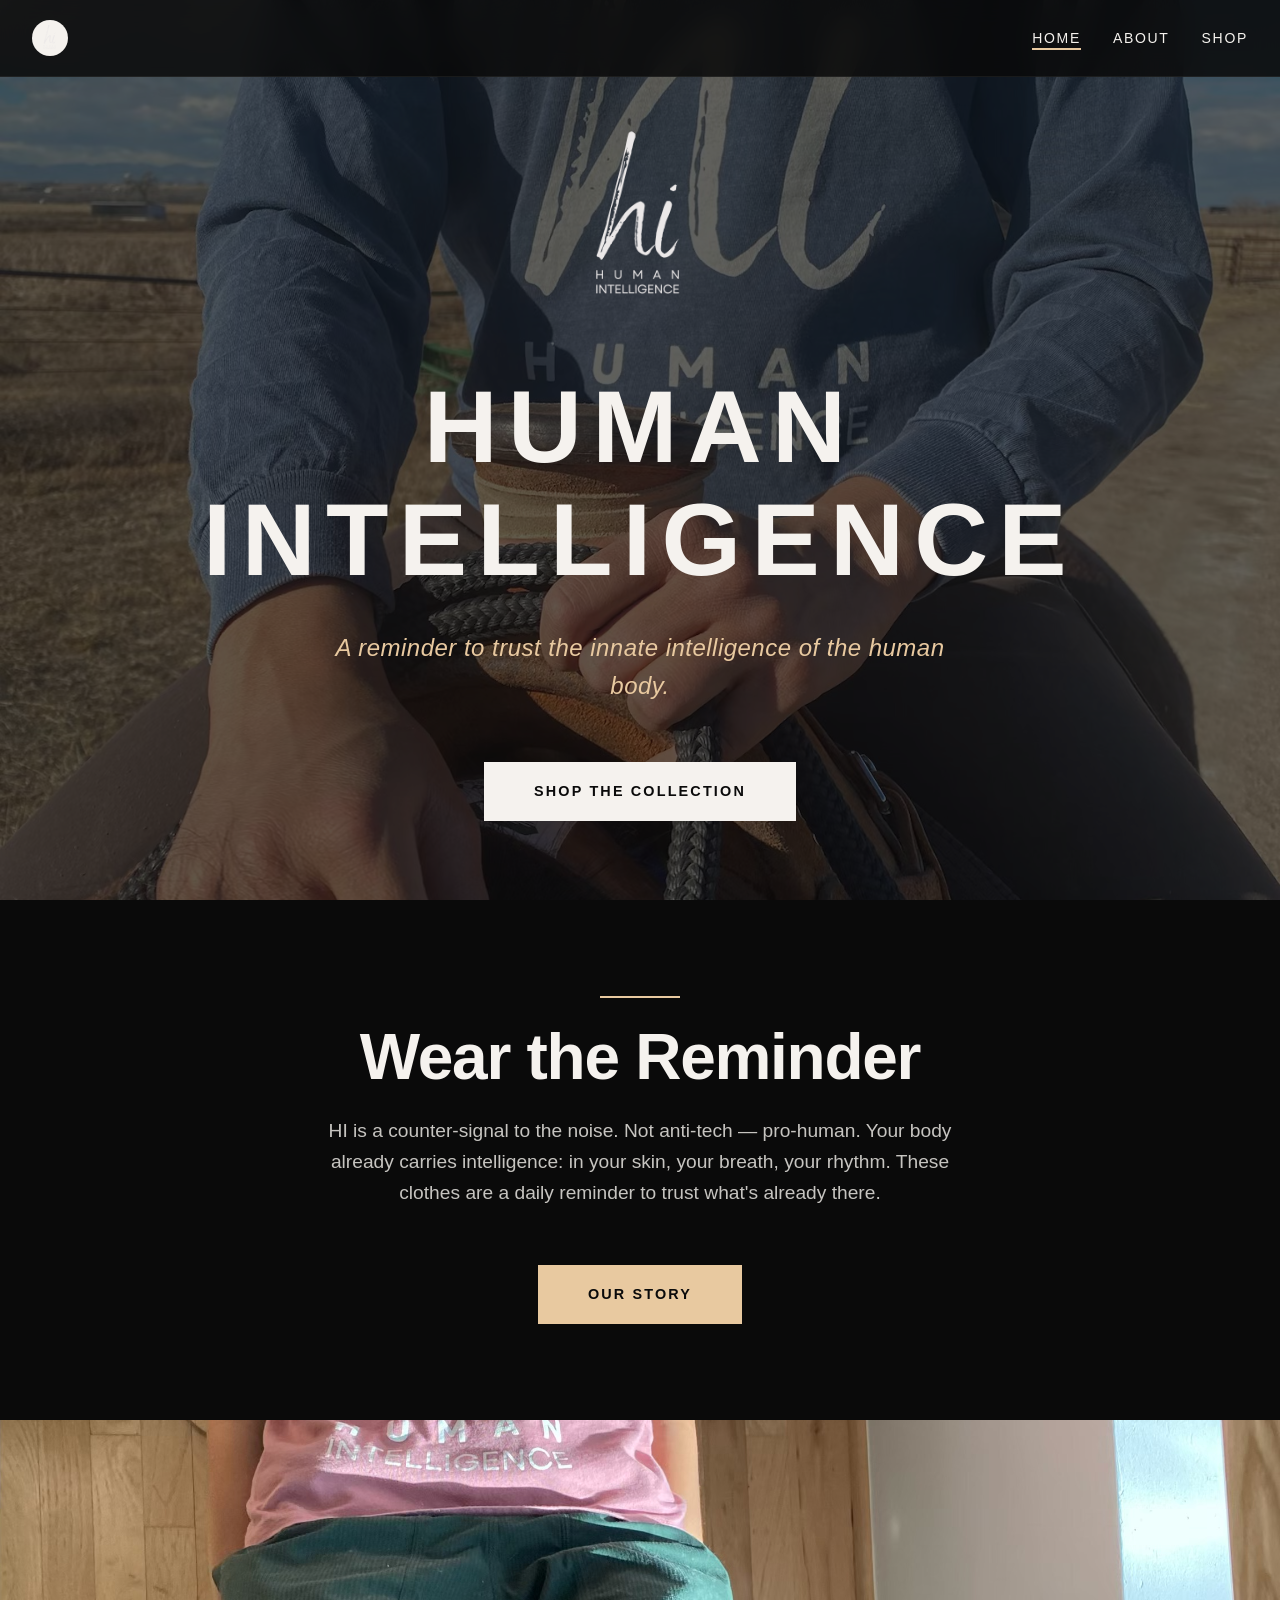
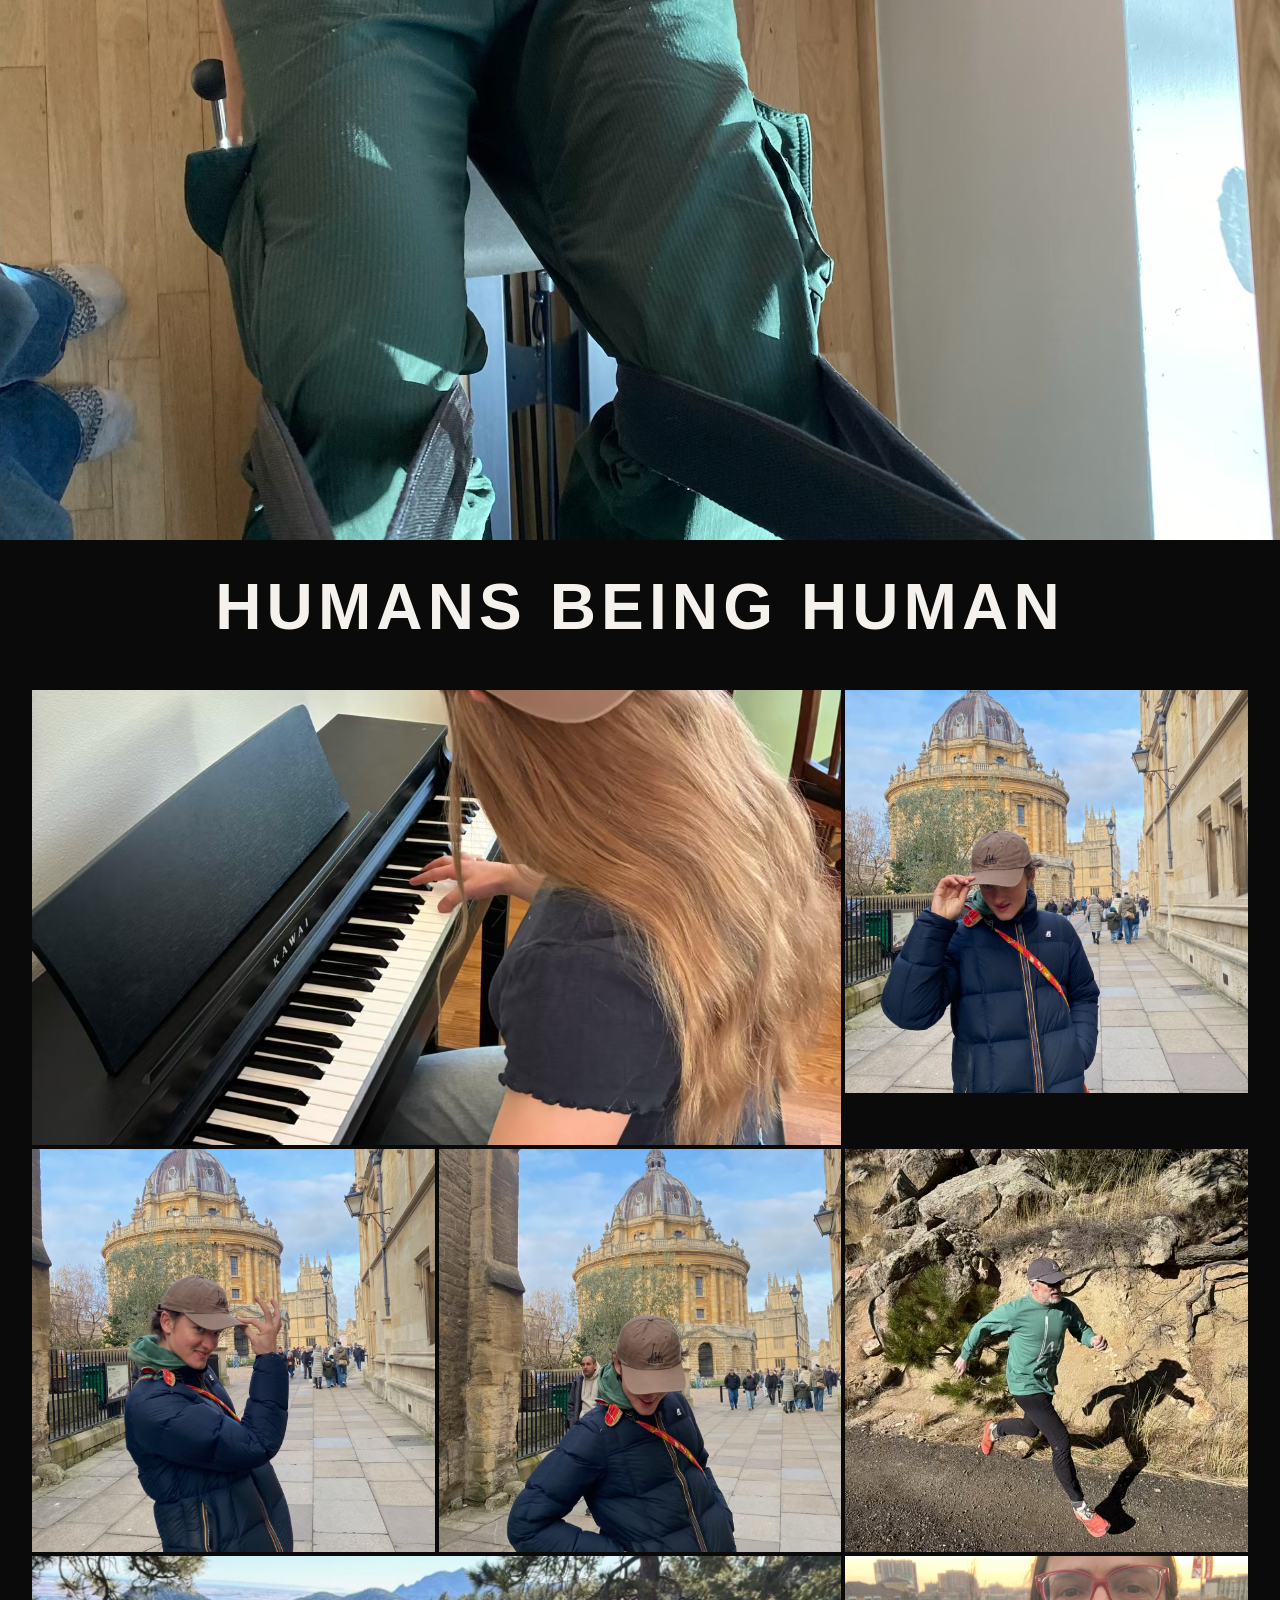
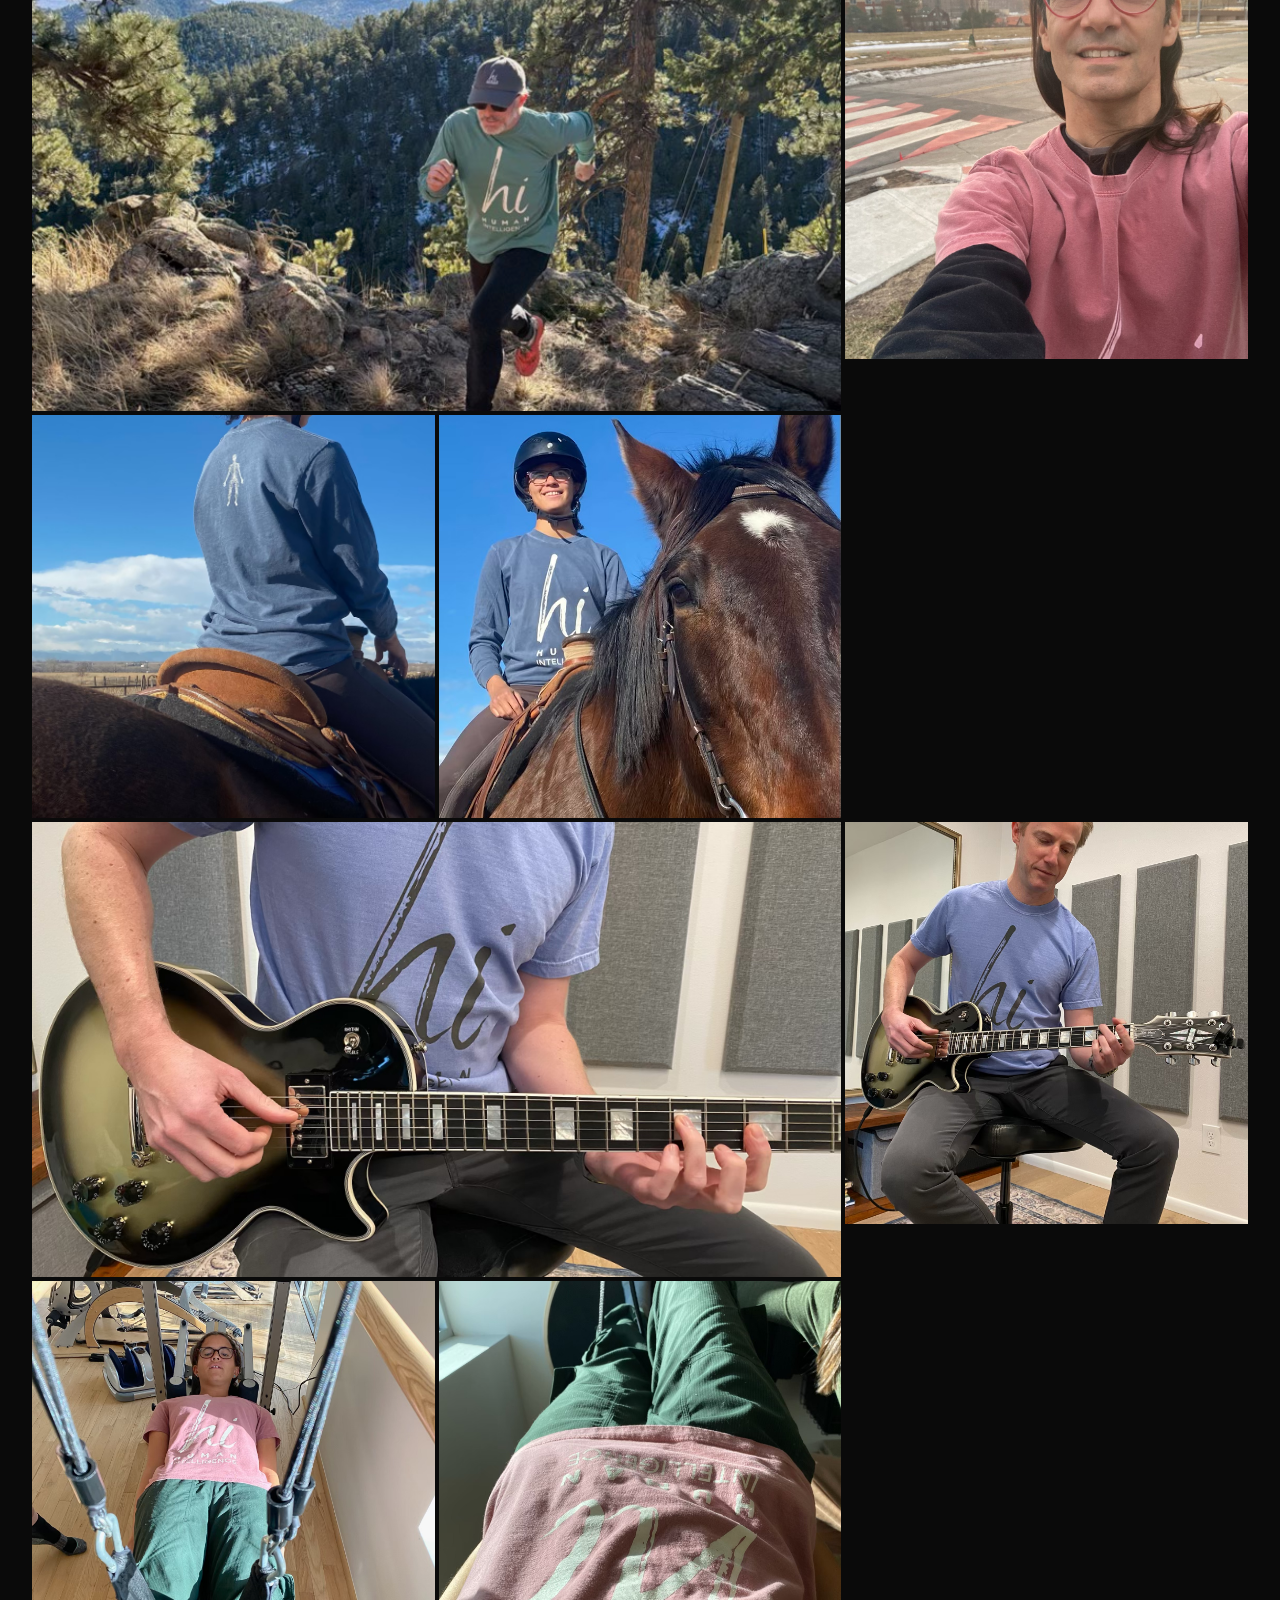
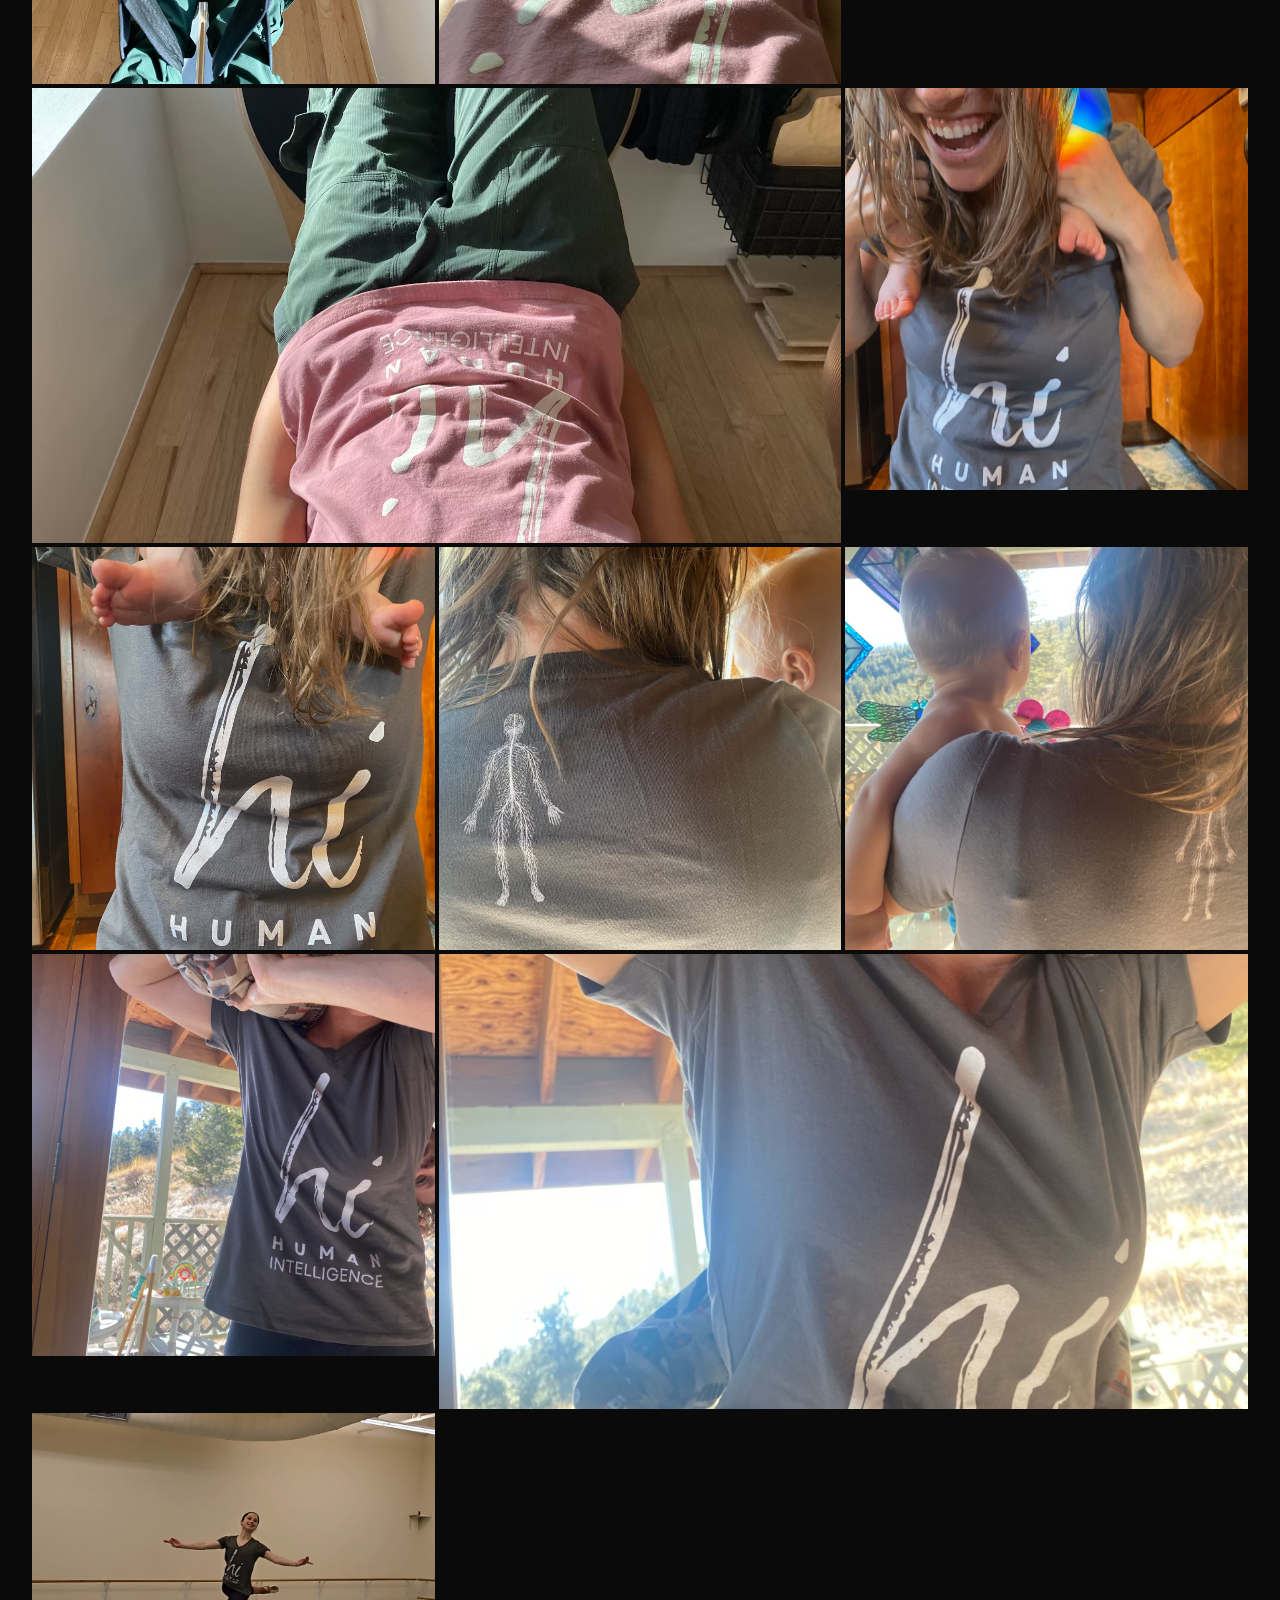
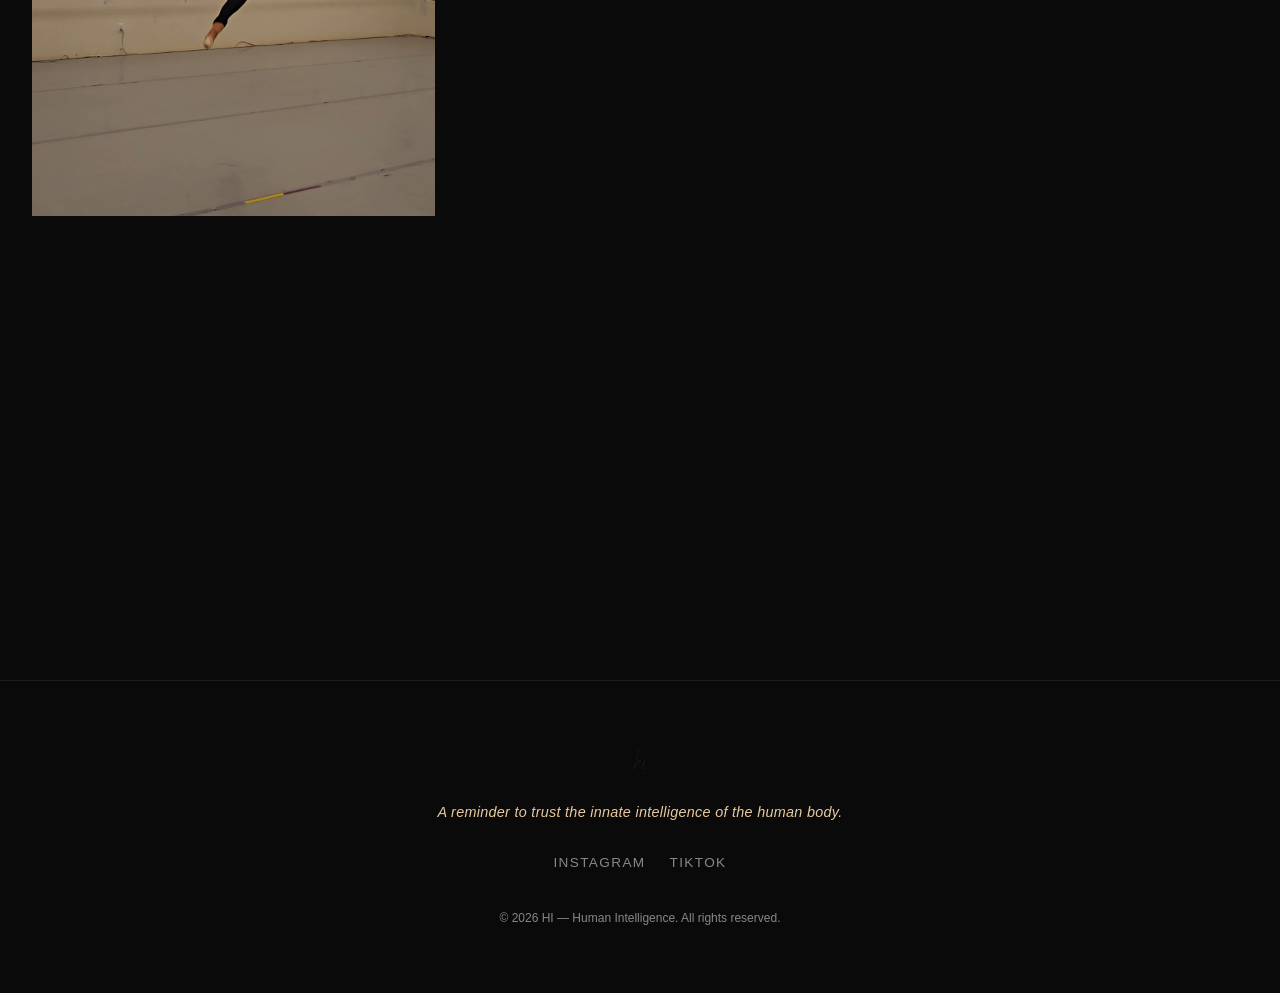
==== index.html @ febfc875 "Use logo-2.png for nav with circular white background" ====
<!DOCTYPE html>
<html lang="en">
<head>
  <meta charset="UTF-8">
  <meta name="viewport" content="width=device-width, initial-scale=1.0">
  <title>HI — Human Intelligence</title>
  <meta name="description" content="HI — Human Intelligence. A clothing brand and a reminder to trust the innate intelligence of the human body.">
  <link rel="stylesheet" href="style.css">
</head>
<body>

  <nav class="nav">
    <a href="index.html" class="nav-logo">
      <img src="images/logo-2.png" alt="HI — Human Intelligence">
    </a>
    <button class="menu-toggle" aria-label="Toggle menu">
      <span></span><span></span><span></span>
    </button>
    <ul class="nav-links">
      <li><a href="index.html" class="active">Home</a></li>
      <li><a href="about.html">About</a></li>
      <li><a href="shop.html">Shop</a></li>
    </ul>
  </nav>

  <section class="hero">
    <div class="hero-bg">
      <img src="images/photo-10.jpg" alt="HI lifestyle">
    </div>
    <div class="hero-content">
      <img src="images/logo-2.png" alt="HI logo" class="hero-logo">
      <h1>Human Intelligence</h1>
      <p class="tagline">A reminder to trust the innate intelligence of the human body.</p>
      <a href="shop.html" class="cta">Shop the Collection</a>
    </div>
  </section>

  <section class="brand-intro fade-in">
    <div class="divider"></div>
    <h2>Wear the Reminder</h2>
    <p>
      HI is a counter-signal to the noise. Not anti-tech — pro-human.
      Your body already carries intelligence: in your skin, your breath, your rhythm.
      These clothes are a daily reminder to trust what's already there.
    </p>
    <a href="about.html" class="cta cta-warm">Our Story</a>
  </section>

  <div class="full-bleed fade-in">
    <img src="images/photo-13.jpg" alt="HI in motion">
  </div>

  <section class="gallery">
    <h2 class="gallery-heading fade-in">Humans Being Human</h2>
    <div class="gallery-grid">
      <div class="gallery-item gallery-feature">
        <img src="images/photo-01.jpg" alt="HI lifestyle" loading="lazy">
      </div>
      <div class="gallery-item">
        <img src="images/photo-02.jpg" alt="HI lifestyle" loading="lazy">
      </div>
      <div class="gallery-item">
        <img src="images/photo-03.jpg" alt="HI lifestyle" loading="lazy">
      </div>
      <div class="gallery-item">
        <img src="images/photo-04.jpg" alt="HI lifestyle" loading="lazy">
      </div>
      <div class="gallery-item">
        <img src="images/photo-05.jpg" alt="HI lifestyle" loading="lazy">
      </div>
      <div class="gallery-item gallery-feature">
        <img src="images/photo-06.jpg" alt="HI lifestyle" loading="lazy">
      </div>
      <div class="gallery-item">
        <img src="images/photo-07.jpg" alt="HI lifestyle" loading="lazy">
      </div>
      <div class="gallery-item">
        <img src="images/photo-08.jpg" alt="HI lifestyle" loading="lazy">
      </div>
      <div class="gallery-item">
        <img src="images/photo-09.jpg" alt="HI lifestyle" loading="lazy">
      </div>
      <div class="gallery-item gallery-feature">
        <img src="images/photo-11.jpg" alt="HI lifestyle" loading="lazy">
      </div>
      <div class="gallery-item">
        <img src="images/photo-12.jpg" alt="HI lifestyle" loading="lazy">
      </div>
      <div class="gallery-item">
        <img src="images/photo-14.jpg" alt="HI lifestyle" loading="lazy">
      </div>
      <div class="gallery-item">
        <img src="images/photo-15.jpg" alt="HI lifestyle" loading="lazy">
      </div>
      <div class="gallery-item gallery-feature">
        <img src="images/photo-16.jpg" alt="HI lifestyle" loading="lazy">
      </div>
      <div class="gallery-item">
        <img src="images/photo-17.jpg" alt="HI lifestyle" loading="lazy">
      </div>
      <div class="gallery-item">
        <img src="images/photo-18.jpg" alt="HI lifestyle" loading="lazy">
      </div>
      <div class="gallery-item">
        <img src="images/photo-19.jpg" alt="HI lifestyle" loading="lazy">
      </div>
      <div class="gallery-item">
        <img src="images/photo-20.jpg" alt="HI lifestyle" loading="lazy">
      </div>
      <div class="gallery-item">
        <img src="images/photo-21.jpg" alt="HI lifestyle" loading="lazy">
      </div>
      <div class="gallery-item gallery-feature">
        <img src="images/photo-22.jpg" alt="HI lifestyle" loading="lazy">
      </div>
      <div class="gallery-item">
        <img src="images/photo-23.jpg" alt="HI lifestyle" loading="lazy">
      </div>
    </div>
  </section>

  <section class="brand-intro fade-in">
    <h2>Trust Your Body</h2>
    <p>Movement. Breath. Rhythm. Intelligence you already have.</p>
    <a href="shop.html" class="cta">Shop Now</a>
  </section>

  <footer class="footer">
    <a href="index.html" class="footer-logo">
      <img src="images/logo-1.png" alt="HI">
    </a>
    <p class="tagline">A reminder to trust the innate intelligence of the human body.</p>
    <div class="footer-socials">
      <a href="#">Instagram</a>
      <a href="#">TikTok</a>
    </div>
    <p class="footer-copy">&copy; 2026 HI — Human Intelligence. All rights reserved.</p>
  </footer>

  <script>
    var toggle = document.querySelector('.menu-toggle');
    var navLinks = document.querySelector('.nav-links');
    toggle.addEventListener('click', function() {
      toggle.classList.toggle('open');
      navLinks.classList.toggle('open');
    });
    var links = navLinks.querySelectorAll('a');
    for (var i = 0; i < links.length; i++) {
      links[i].addEventListener('click', function() {
        toggle.classList.remove('open');
        navLinks.classList.remove('open');
      });
    }
    var faders = document.querySelectorAll('.fade-in');
    var observer = new IntersectionObserver(function(entries) {
      entries.forEach(function(entry) {
        if (entry.isIntersecting) entry.target.classList.add('visible');
      });
    }, { threshold: 0.1 });
    faders.forEach(function(el) { observer.observe(el); });
  </script>

</body>
</html>
---- style.css ----
/* ============================================
   HI — Human Intelligence
   style.css — One file. Bold. Human. Physical.
   ============================================ */

/* --- Reset & Base --- */
*, *::before, *::after {
  margin: 0;
  padding: 0;
  box-sizing: border-box;
}

:root {
  --black: #0a0a0a;
  --white: #f5f2ee;
  --warm: #e8c9a0;
  --warm-dark: #c9985a;
  --grey: #888;
  --transition: 0.3s ease;
}

html {
  scroll-behavior: smooth;
  font-size: 16px;
}

body {
  font-family: 'Helvetica Neue', Helvetica, Arial, sans-serif;
  background: var(--black);
  color: var(--white);
  line-height: 1.6;
  -webkit-font-smoothing: antialiased;
  overflow-x: hidden;
}

a {
  color: var(--white);
  text-decoration: none;
  transition: color var(--transition);
}

a:hover {
  color: var(--warm);
}

img {
  display: block;
  max-width: 100%;
  height: auto;
}

ul {
  list-style: none;
}

/* --- Typography --- */

h1, h2, h3, h4 {
  font-weight: 700;
  line-height: 1.1;
  letter-spacing: -0.02em;
}

h1 { font-size: clamp(3rem, 8vw, 7rem); }
h2 { font-size: clamp(2rem, 5vw, 4rem); }
h3 { font-size: clamp(1.25rem, 3vw, 1.75rem); }

p {
  font-size: clamp(1rem, 1.5vw, 1.2rem);
  max-width: 640px;
}

.tagline {
  font-style: italic;
  font-weight: 300;
  font-size: clamp(1rem, 2.5vw, 1.5rem);
  letter-spacing: 0.02em;
  color: var(--warm);
}

/* --- Navigation --- */

.nav {
  position: fixed;
  top: 0;
  left: 0;
  right: 0;
  z-index: 1000;
  display: flex;
  align-items: center;
  justify-content: space-between;
  padding: 1.25rem 2rem;
  background: rgba(10, 10, 10, 0.85);
  backdrop-filter: blur(12px);
  -webkit-backdrop-filter: blur(12px);
  border-bottom: 1px solid rgba(245, 242, 238, 0.06);
}

.nav-logo img {
  height: 36px;
  width: 36px;
  object-fit: contain;
  border-radius: 50%;
  background: var(--white);
  padding: 2px;
}

.nav-links {
  display: flex;
  gap: 2rem;
  align-items: center;
}

.nav-links a {
  font-size: 0.875rem;
  text-transform: uppercase;
  letter-spacing: 0.12em;
  font-weight: 500;
  position: relative;
}

.nav-links a::after {
  content: '';
  position: absolute;
  bottom: -4px;
  left: 0;
  width: 0;
  height: 2px;
  background: var(--warm);
  transition: width var(--transition);
}

.nav-links a:hover::after,
.nav-links a.active::after {
  width: 100%;
}

/* Mobile menu toggle */
.menu-toggle {
  display: none;
  flex-direction: column;
  gap: 5px;
  background: none;
  border: none;
  cursor: pointer;
  padding: 4px;
}

.menu-toggle span {
  display: block;
  width: 26px;
  height: 2px;
  background: var(--white);
  transition: all var(--transition);
}

.menu-toggle.open span:nth-child(1) {
  transform: rotate(45deg) translate(5px, 5px);
}
.menu-toggle.open span:nth-child(2) {
  opacity: 0;
}
.menu-toggle.open span:nth-child(3) {
  transform: rotate(-45deg) translate(5px, -5px);
}

@media (max-width: 768px) {
  .menu-toggle {
    display: flex;
  }

  .nav-links {
    position: fixed;
    top: 0;
    right: -100%;
    width: 70vw;
    max-width: 320px;
    height: 100vh;
    flex-direction: column;
    justify-content: center;
    gap: 2.5rem;
    background: var(--black);
    transition: right var(--transition);
    padding: 2rem;
  }

  .nav-links.open {
    right: 0;
  }

  .nav-links a {
    font-size: 1.25rem;
  }
}

/* --- Hero --- */

.hero {
  position: relative;
  min-height: 100vh;
  display: flex;
  flex-direction: column;
  align-items: center;
  justify-content: center;
  text-align: center;
  padding: 6rem 2rem 4rem;
  overflow: hidden;
}

.hero-bg {
  position: absolute;
  inset: 0;
  z-index: 0;
}

.hero-bg img {
  width: 100%;
  height: 100%;
  object-fit: cover;
  opacity: 0.35;
}

.hero-content {
  position: relative;
  z-index: 1;
  display: flex;
  flex-direction: column;
  align-items: center;
  gap: 1.5rem;
}

.hero-logo {
  width: clamp(120px, 20vw, 220px);
  height: auto;
  margin-bottom: 1rem;
}

.hero h1 {
  text-transform: uppercase;
  letter-spacing: 0.1em;
}

.hero .tagline {
  margin-top: 0.5rem;
}

/* --- CTA Button --- */

.cta {
  display: inline-block;
  margin-top: 2rem;
  padding: 1rem 3rem;
  font-size: 0.9rem;
  font-weight: 600;
  text-transform: uppercase;
  letter-spacing: 0.15em;
  color: var(--black);
  background: var(--white);
  border: 2px solid var(--white);
  transition: all var(--transition);
  cursor: pointer;
}

.cta:hover {
  background: transparent;
  color: var(--white);
}

.cta-warm {
  background: var(--warm);
  border-color: var(--warm);
  color: var(--black);
}

.cta-warm:hover {
  background: transparent;
  color: var(--warm);
}

/* --- Brand Intro Section --- */

.brand-intro {
  padding: 6rem 2rem;
  text-align: center;
  display: flex;
  flex-direction: column;
  align-items: center;
  gap: 1.5rem;
}

.brand-intro p {
  margin: 0 auto;
  color: rgba(245, 242, 238, 0.8);
}

/* --- Photo Gallery (Home) --- */

.gallery {
  padding: 2rem;
}

.gallery-heading {
  text-align: center;
  margin-bottom: 3rem;
  text-transform: uppercase;
  letter-spacing: 0.08em;
}

.gallery-grid {
  display: grid;
  grid-template-columns: repeat(3, 1fr);
  gap: 4px;
}

.gallery-item {
  overflow: hidden;
  position: relative;
  aspect-ratio: 1 / 1;
}

.gallery-item img {
  width: 100%;
  height: 100%;
  object-fit: cover;
  transition: transform 0.6s ease, filter 0.6s ease;
}

.gallery-item:hover img {
  transform: scale(1.05);
  filter: brightness(1.1);
}

/* Feature rows — larger images that breathe */
.gallery-feature {
  grid-column: span 2;
  aspect-ratio: 16 / 9;
}

@media (max-width: 768px) {
  .gallery-grid {
    grid-template-columns: repeat(2, 1fr);
  }
  .gallery-feature {
    grid-column: span 2;
  }
}

@media (max-width: 480px) {
  .gallery-grid {
    grid-template-columns: 1fr;
  }
  .gallery-feature {
    grid-column: span 1;
    aspect-ratio: 4 / 3;
  }
}

/* --- Full-bleed image break --- */

.full-bleed {
  width: 100%;
  height: 80vh;
  overflow: hidden;
}

.full-bleed img {
  width: 100%;
  height: 100%;
  object-fit: cover;
}

/* --- About Page --- */

.about-hero {
  min-height: 60vh;
  display: flex;
  align-items: center;
  justify-content: center;
  text-align: center;
  padding: 8rem 2rem 4rem;
  position: relative;
  overflow: hidden;
}

.about-hero .hero-bg {
  position: absolute;
  inset: 0;
}

.about-hero .hero-bg img {
  width: 100%;
  height: 100%;
  object-fit: cover;
  opacity: 0.25;
}

.about-hero-content {
  position: relative;
  z-index: 1;
  max-width: 800px;
}

.about-section {
  padding: 5rem 2rem;
  max-width: 900px;
  margin: 0 auto;
}

.about-section h2 {
  margin-bottom: 2rem;
}

.about-section p {
  margin-bottom: 1.5rem;
  color: rgba(245, 242, 238, 0.85);
}

.about-section .highlight {
  font-size: clamp(1.25rem, 2.5vw, 1.75rem);
  font-weight: 600;
  color: var(--warm);
  line-height: 1.4;
  max-width: 100%;
}

.about-founders {
  display: grid;
  grid-template-columns: 1fr 1fr;
  gap: 3rem;
  padding: 5rem 2rem;
  max-width: 1000px;
  margin: 0 auto;
}

.founder-card {
  text-align: center;
}

.founder-card img {
  width: 100%;
  max-width: 350px;
  aspect-ratio: 3 / 4;
  object-fit: cover;
  margin: 0 auto 1.5rem;
  filter: grayscale(30%);
  transition: filter var(--transition);
}

.founder-card:hover img {
  filter: grayscale(0%);
}

.founder-card h3 {
  margin-bottom: 0.5rem;
}

.founder-card p {
  color: var(--grey);
  font-size: 0.95rem;
  margin: 0 auto;
}

@media (max-width: 600px) {
  .about-founders {
    grid-template-columns: 1fr;
    gap: 3rem;
  }
}

/* Divider line */
.divider {
  width: 80px;
  height: 2px;
  background: var(--warm);
  margin: 0 auto;
}

/* --- Shop Page --- */

.shop-hero {
  padding: 8rem 2rem 3rem;
  text-align: center;
}

.shop-hero p {
  margin: 1rem auto 0;
  color: var(--grey);
}

.products {
  padding: 3rem 2rem 6rem;
  max-width: 1200px;
  margin: 0 auto;
}

.product-category {
  margin-bottom: 4rem;
}

.product-category h2 {
  margin-bottom: 2rem;
  text-transform: uppercase;
  letter-spacing: 0.08em;
}

.product-grid {
  display: grid;
  grid-template-columns: repeat(auto-fill, minmax(300px, 1fr));
  gap: 2rem;
}

.product-card {
  background: rgba(245, 242, 238, 0.03);
  border: 1px solid rgba(245, 242, 238, 0.08);
  overflow: hidden;
  transition: border-color var(--transition), transform var(--transition);
}

.product-card:hover {
  border-color: var(--warm);
  transform: translateY(-4px);
}

.product-card-image {
  aspect-ratio: 1 / 1;
  overflow: hidden;
}

.product-card-image img {
  width: 100%;
  height: 100%;
  object-fit: cover;
  transition: transform 0.5s ease;
}

.product-card:hover .product-card-image img {
  transform: scale(1.05);
}

.product-card-info {
  padding: 1.5rem;
}

.product-card-info h3 {
  margin-bottom: 0.5rem;
}

.product-card-info .price {
  font-size: 1.1rem;
  color: var(--warm);
  font-weight: 600;
  margin-bottom: 1rem;
}

.product-card-info .cta {
  margin-top: 0.5rem;
  padding: 0.75rem 2rem;
  font-size: 0.8rem;
  width: 100%;
  text-align: center;
}

.coming-soon {
  text-align: center;
  padding: 4rem 2rem;
  border: 1px dashed rgba(245, 242, 238, 0.15);
  margin-top: 2rem;
}

.coming-soon p {
  color: var(--grey);
  margin: 0.5rem auto 0;
}

/* --- Footer --- */

.footer {
  border-top: 1px solid rgba(245, 242, 238, 0.08);
  padding: 4rem 2rem;
  text-align: center;
  display: flex;
  flex-direction: column;
  align-items: center;
  gap: 1.25rem;
}

.footer-logo img {
  height: 36px;
  width: auto;
  opacity: 0.7;
}

.footer .tagline {
  font-size: 0.9rem;
}

.footer-socials {
  display: flex;
  gap: 1.5rem;
  margin-top: 0.5rem;
}

.footer-socials a {
  font-size: 0.85rem;
  text-transform: uppercase;
  letter-spacing: 0.1em;
  color: var(--grey);
}

.footer-socials a:hover {
  color: var(--warm);
}

.footer-copy {
  font-size: 0.75rem;
  color: var(--grey);
  margin-top: 1rem;
}

/* --- Scroll Fade-in Animation --- */

.fade-in {
  opacity: 0;
  transform: translateY(30px);
  transition: opacity 0.8s ease, transform 0.8s ease;
}

.fade-in.visible {
  opacity: 1;
  transform: translateY(0);
}

/* --- Utility --- */

.sr-only {
  position: absolute;
  width: 1px;
  height: 1px;
  padding: 0;
  margin: -1px;
  overflow: hidden;
  clip: rect(0, 0, 0, 0);
  border: 0;
}

.section-pad {
  padding: 6rem 2rem;
}
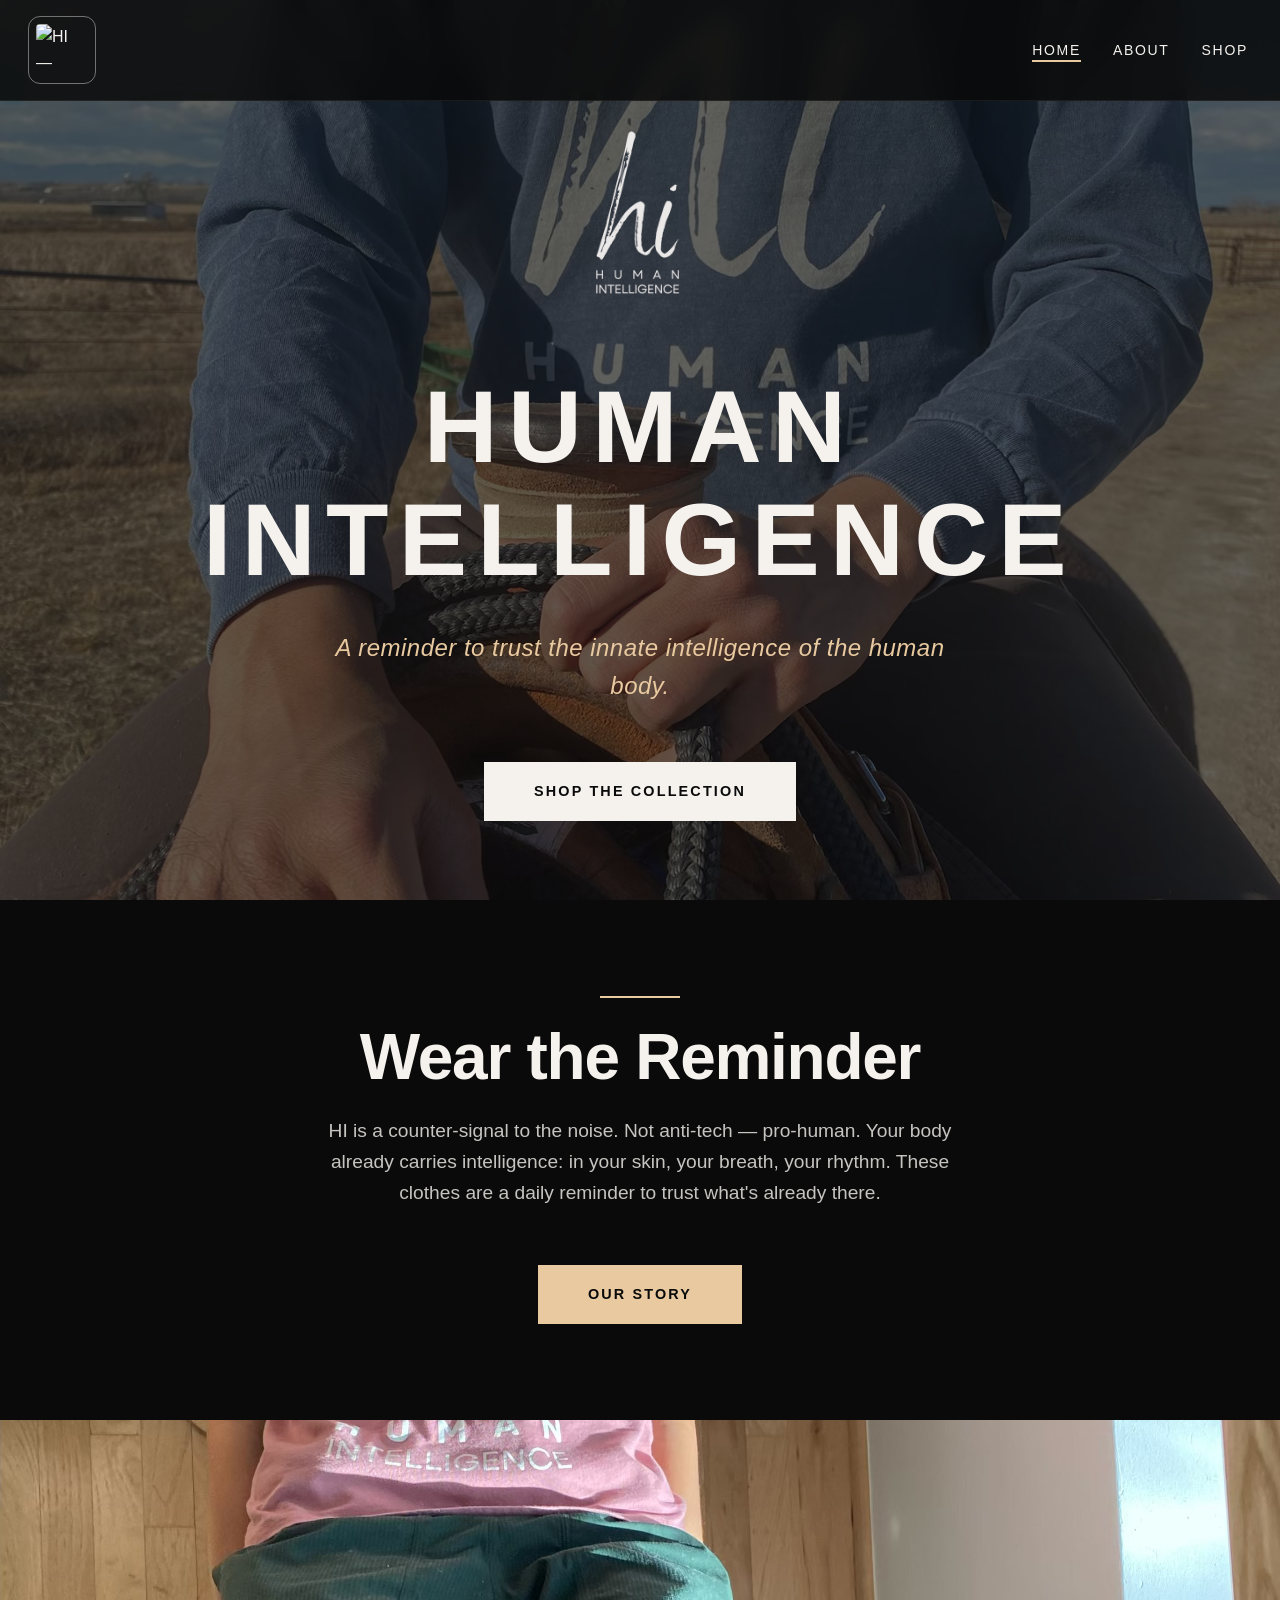
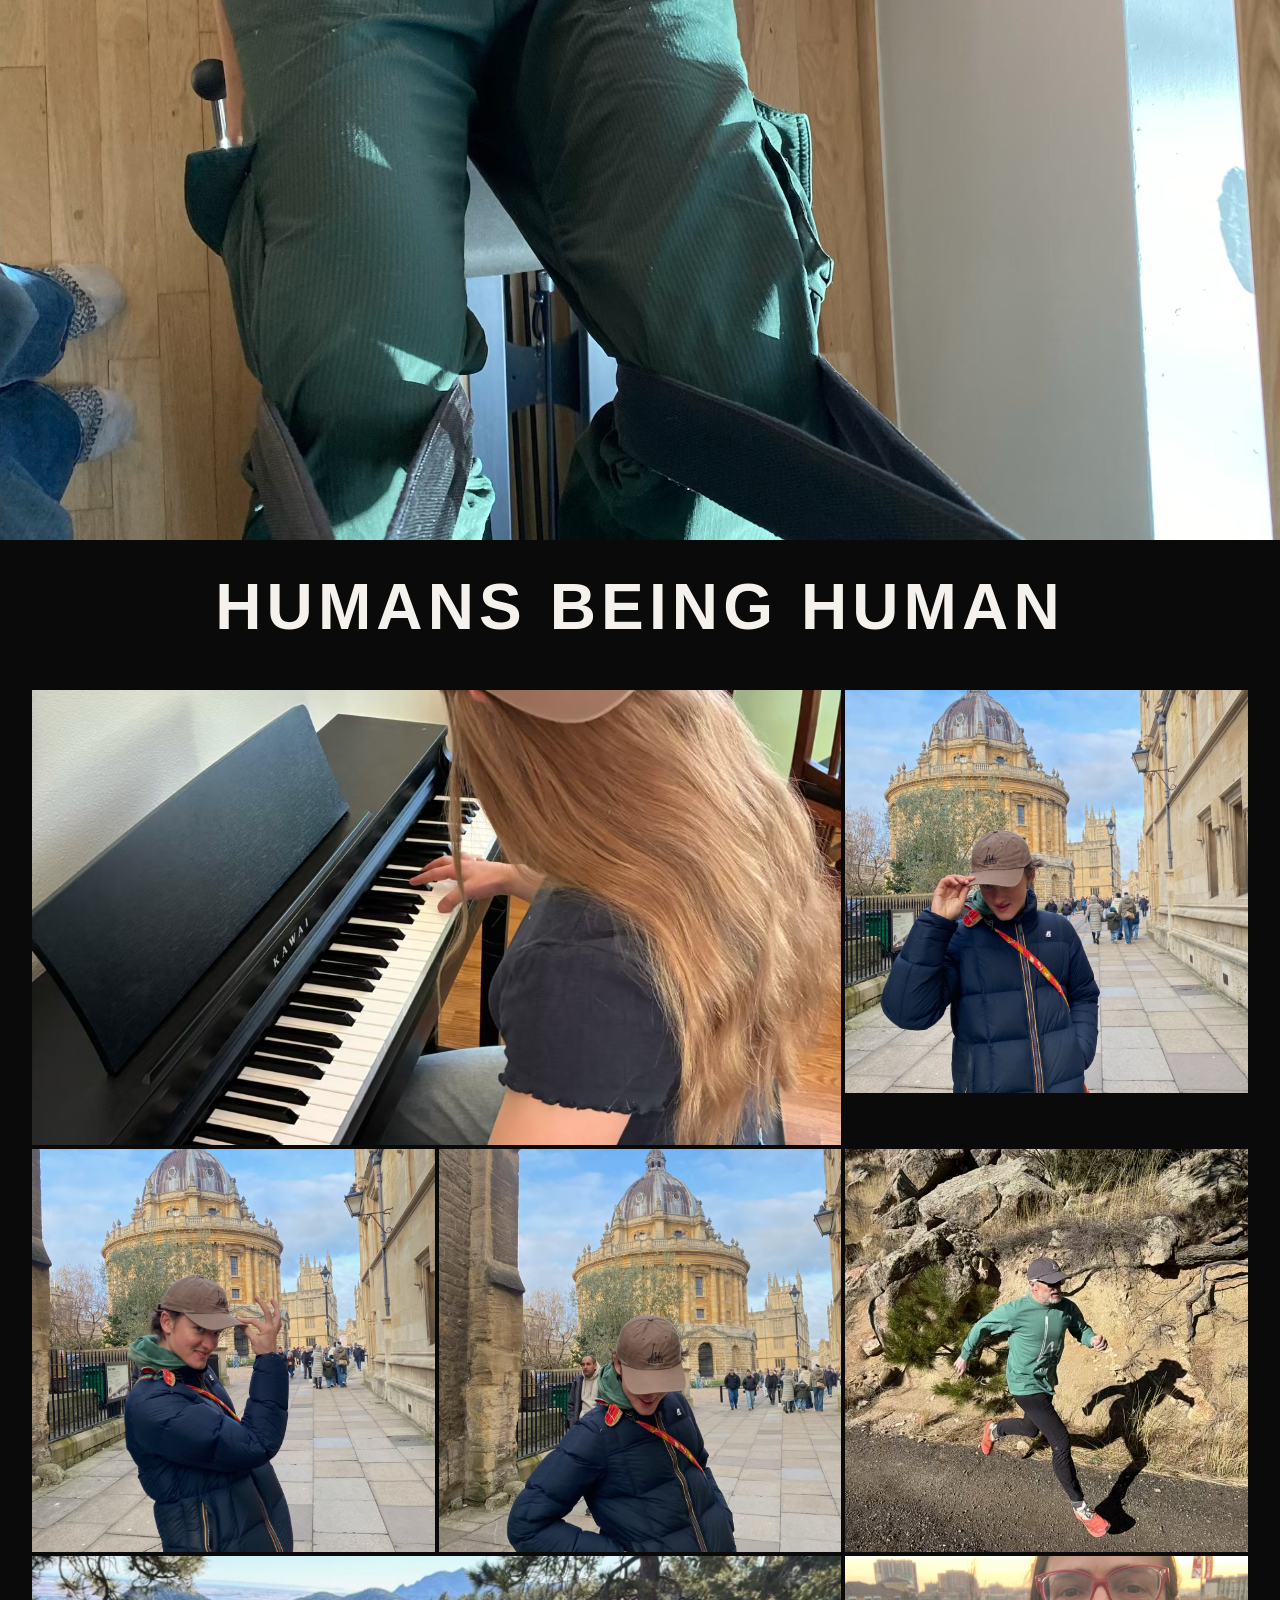
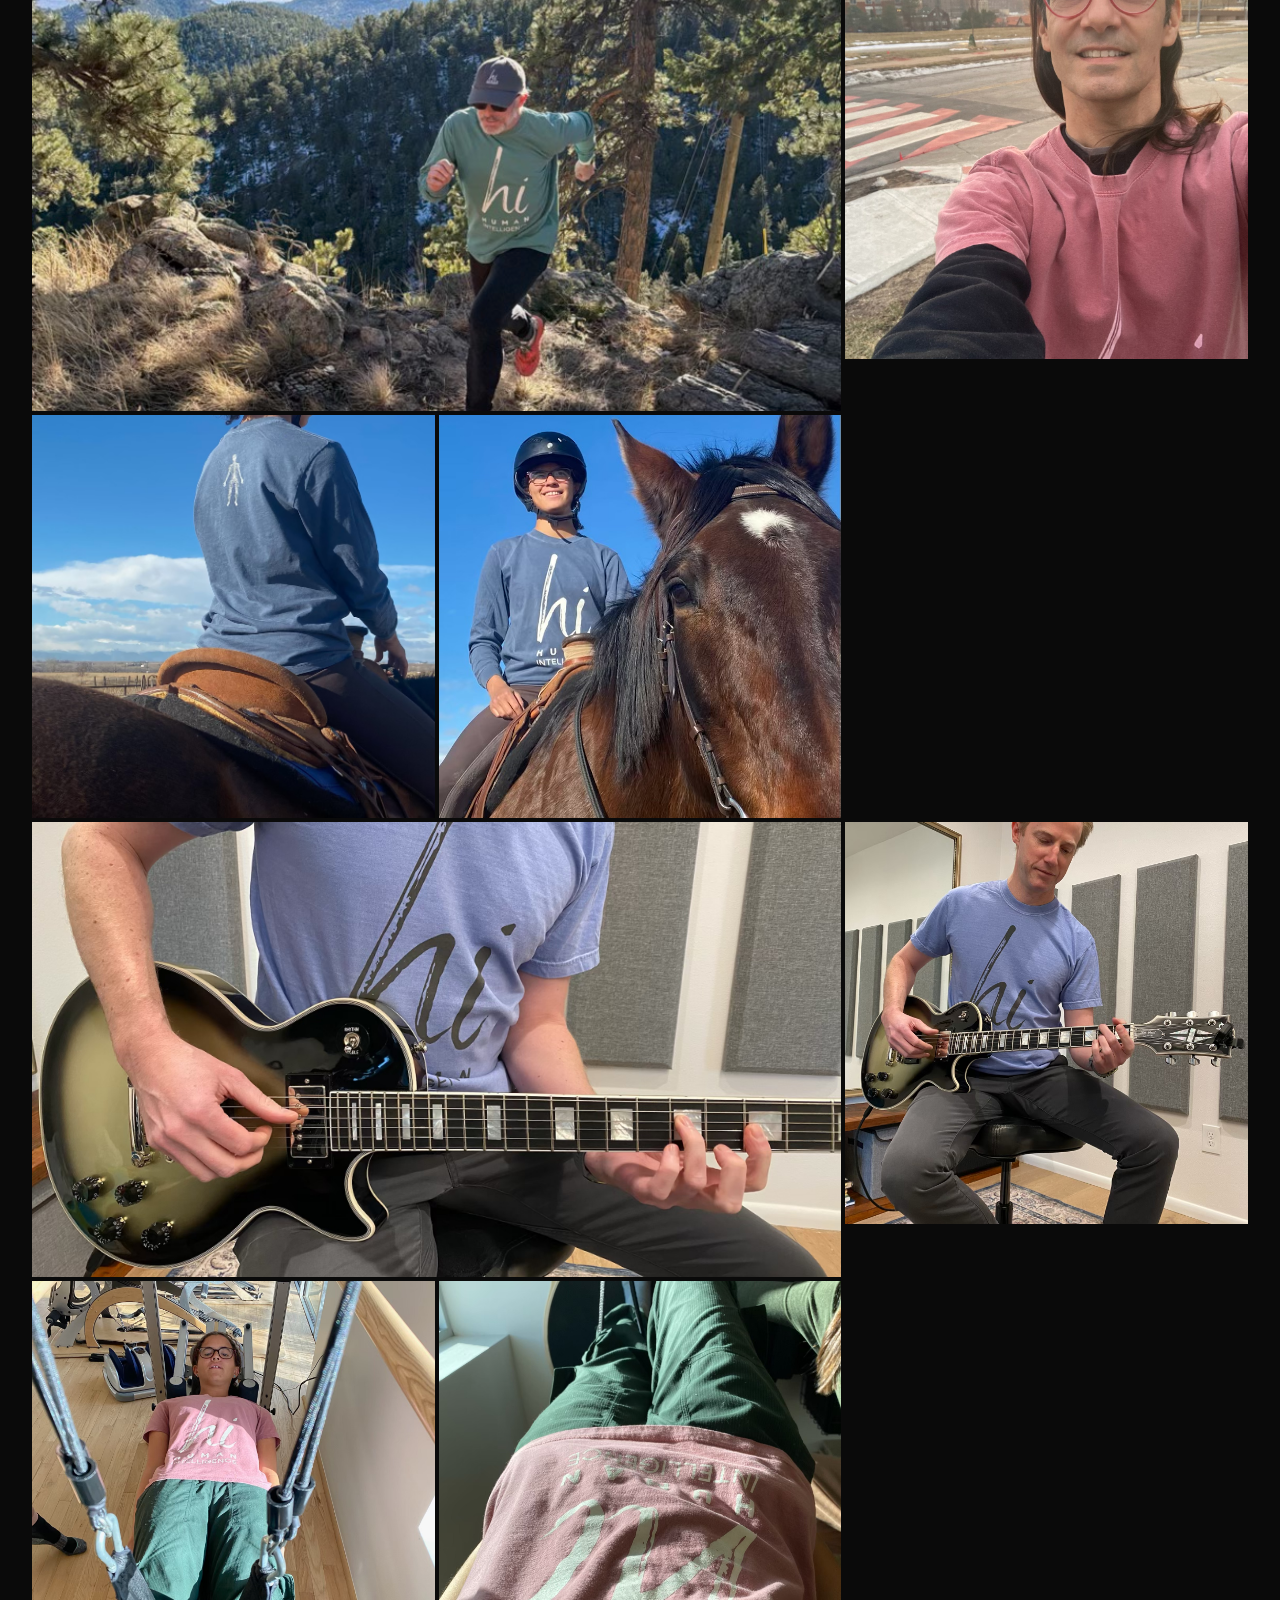
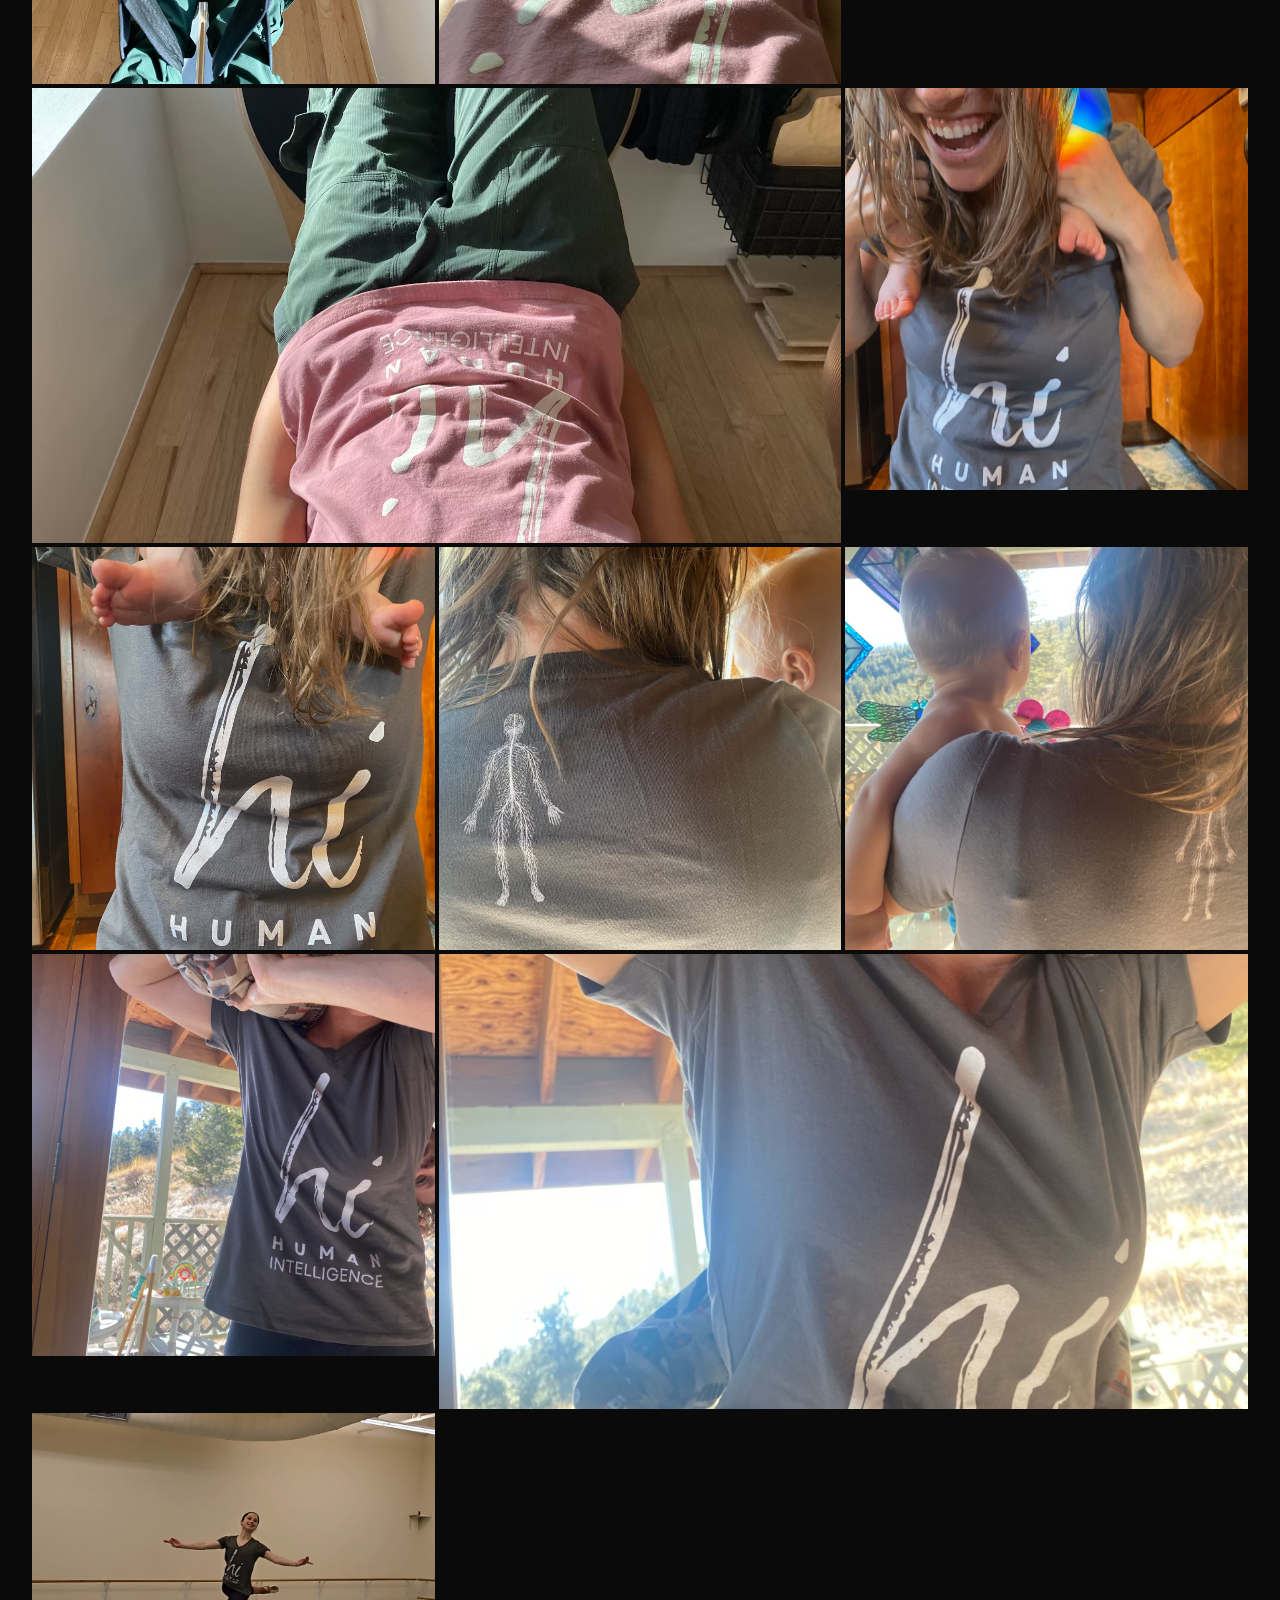
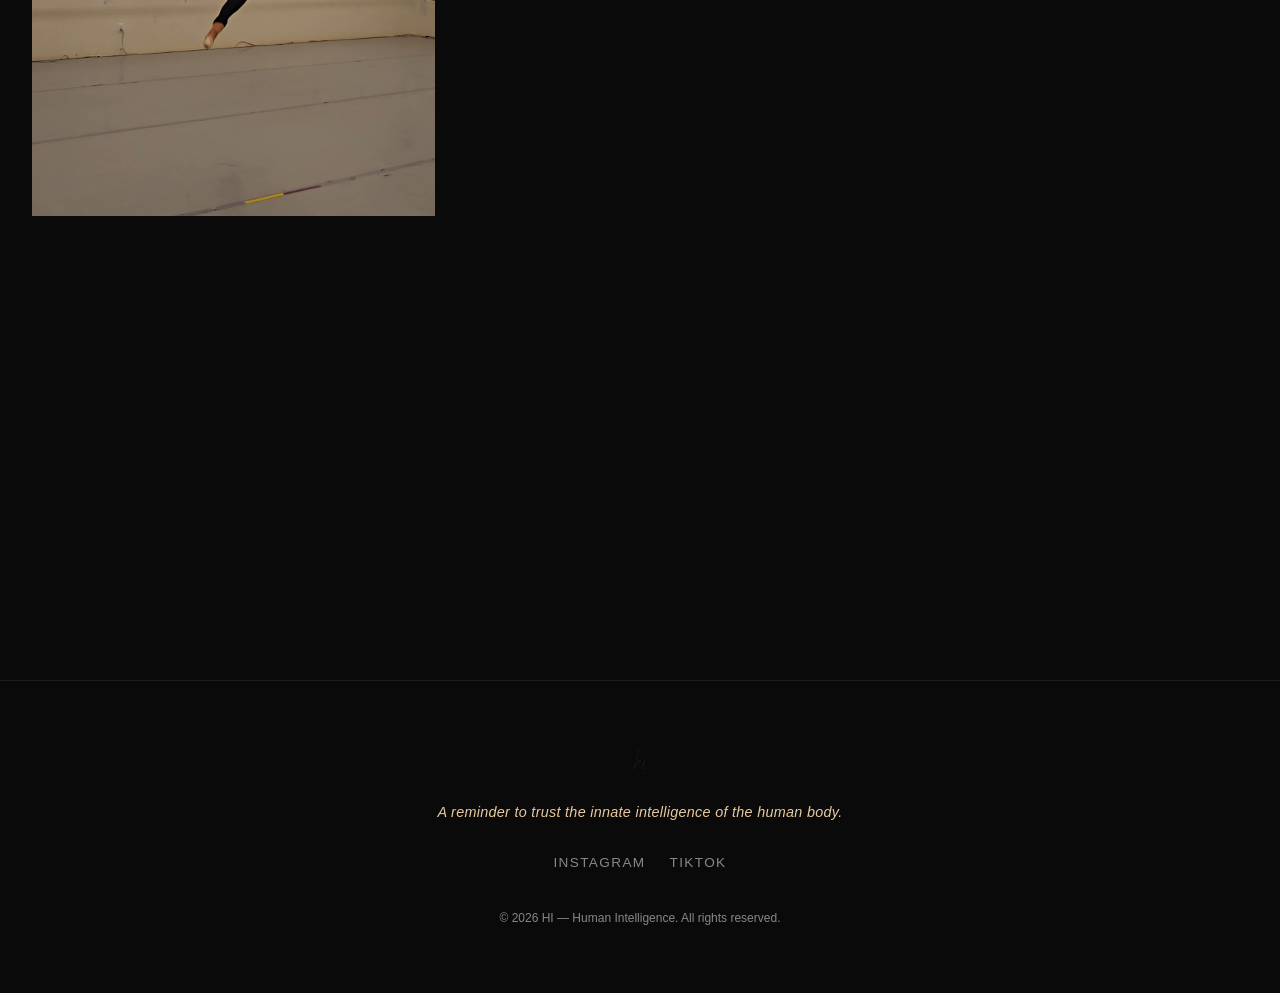
==== commit 844da368: "Add shop pages + Cloudflare Pages Functions for Stripe checkout & webhook - 4 product pages (classic" ====
--- a/index.html
+++ b/index.html
@@ -11,7 +11,7 @@
 
   <nav class="nav">
     <a href="index.html" class="nav-logo">
-      <img src="images/logo-2.png" alt="HI — Human Intelligence">
+      <img src="Logo/2.png" alt="HI — Human Intelligence">
     </a>
     <button class="menu-toggle" aria-label="Toggle menu">
       <span></span><span></span><span></span>
--- a/style.css
+++ b/style.css
@@ -97,12 +97,14 @@
 }
 
 .nav-logo img {
-  height: 36px;
-  width: 36px;
+  height: 60px;
+  width: 60px;
   object-fit: contain;
-  border-radius: 50%;
-  background: var(--white);
-  padding: 2px;
+  border-radius: 8px;
+  background: transparent;
+  padding: 4px;
+  outline: 1.5px solid rgba(255, 255, 255, 0.4);
+  outline-offset: 3px;
 }
 
 .nav-links {
@@ -646,3 +648,200 @@
 .section-pad {
   padding: 6rem 2rem;
 }
+
+/* --- Product Detail Page --- */
+
+.product-detail {
+  display: grid;
+  grid-template-columns: 1fr 1fr;
+  min-height: 100vh;
+  padding-top: 80px;
+}
+
+.product-detail-image {
+  position: sticky;
+  top: 80px;
+  height: calc(100vh - 80px);
+  overflow: hidden;
+}
+
+.product-detail-image img {
+  width: 100%;
+  height: 100%;
+  object-fit: cover;
+}
+
+.product-detail-info {
+  padding: 4rem 3rem;
+  display: flex;
+  flex-direction: column;
+  gap: 1rem;
+}
+
+.product-detail-info h1 {
+  font-size: clamp(2rem, 4vw, 3rem);
+  text-transform: uppercase;
+  letter-spacing: 0.05em;
+}
+
+.product-price {
+  font-size: 1.5rem;
+  font-weight: 600;
+  color: var(--warm);
+}
+
+.product-desc {
+  color: rgba(245, 242, 238, 0.7);
+  margin-bottom: 1rem;
+}
+
+.product-options {
+  display: flex;
+  flex-direction: column;
+  gap: 1.5rem;
+  margin-top: 1rem;
+}
+
+.option-group {
+  display: flex;
+  flex-direction: column;
+  gap: 0.6rem;
+}
+
+.option-group label {
+  font-size: 0.8rem;
+  text-transform: uppercase;
+  letter-spacing: 0.12em;
+  color: var(--grey);
+  font-weight: 500;
+}
+
+.option-buttons {
+  display: flex;
+  flex-wrap: wrap;
+  gap: 0.5rem;
+}
+
+.opt-btn {
+  padding: 0.6rem 1.2rem;
+  font-size: 0.85rem;
+  font-weight: 500;
+  background: transparent;
+  color: var(--white);
+  border: 1px solid rgba(245, 242, 238, 0.2);
+  cursor: pointer;
+  transition: all var(--transition);
+  font-family: inherit;
+}
+
+.opt-btn:hover {
+  border-color: var(--warm);
+  color: var(--warm);
+}
+
+.opt-btn.active {
+  background: var(--warm);
+  color: var(--black);
+  border-color: var(--warm);
+}
+
+.opt-btn.sold-out {
+  opacity: 0.35;
+  cursor: not-allowed;
+  text-decoration: line-through;
+}
+
+.stock-status {
+  font-size: 0.85rem;
+  font-weight: 500;
+  min-height: 1.2em;
+}
+
+.stock-ok {
+  color: #6ecf6e;
+}
+
+.stock-low {
+  color: var(--warm);
+}
+
+.stock-out {
+  color: #e55;
+}
+
+.product-buy {
+  margin-top: 1rem;
+  width: 100%;
+  text-align: center;
+  padding: 1rem 2rem;
+}
+
+.product-buy:disabled {
+  opacity: 0.4;
+  cursor: not-allowed;
+}
+
+.product-buy:disabled:hover {
+  background: var(--warm);
+  color: var(--black);
+  border-color: var(--warm);
+}
+
+.back-link {
+  margin-top: 2rem;
+  font-size: 0.85rem;
+  text-transform: uppercase;
+  letter-spacing: 0.1em;
+  color: var(--grey);
+}
+
+.back-link:hover {
+  color: var(--warm);
+}
+
+@media (max-width: 768px) {
+  .product-detail {
+    grid-template-columns: 1fr;
+  }
+
+  .product-detail-image {
+    position: relative;
+    top: 0;
+    height: 50vh;
+  }
+
+  .product-detail-info {
+    padding: 2rem 1.5rem;
+  }
+}
+
+/* --- Success Page --- */
+
+.success-page {
+  min-height: 100vh;
+  display: flex;
+  align-items: center;
+  justify-content: center;
+  text-align: center;
+  padding: 8rem 2rem 4rem;
+}
+
+.success-content {
+  display: flex;
+  flex-direction: column;
+  align-items: center;
+  gap: 1.5rem;
+  max-width: 600px;
+}
+
+.success-content h1 {
+  font-size: clamp(3rem, 6vw, 5rem);
+  text-transform: uppercase;
+  letter-spacing: 0.08em;
+}
+
+.success-content p {
+  color: rgba(245, 242, 238, 0.8);
+  text-align: center;
+  margin: 0 auto;
+}
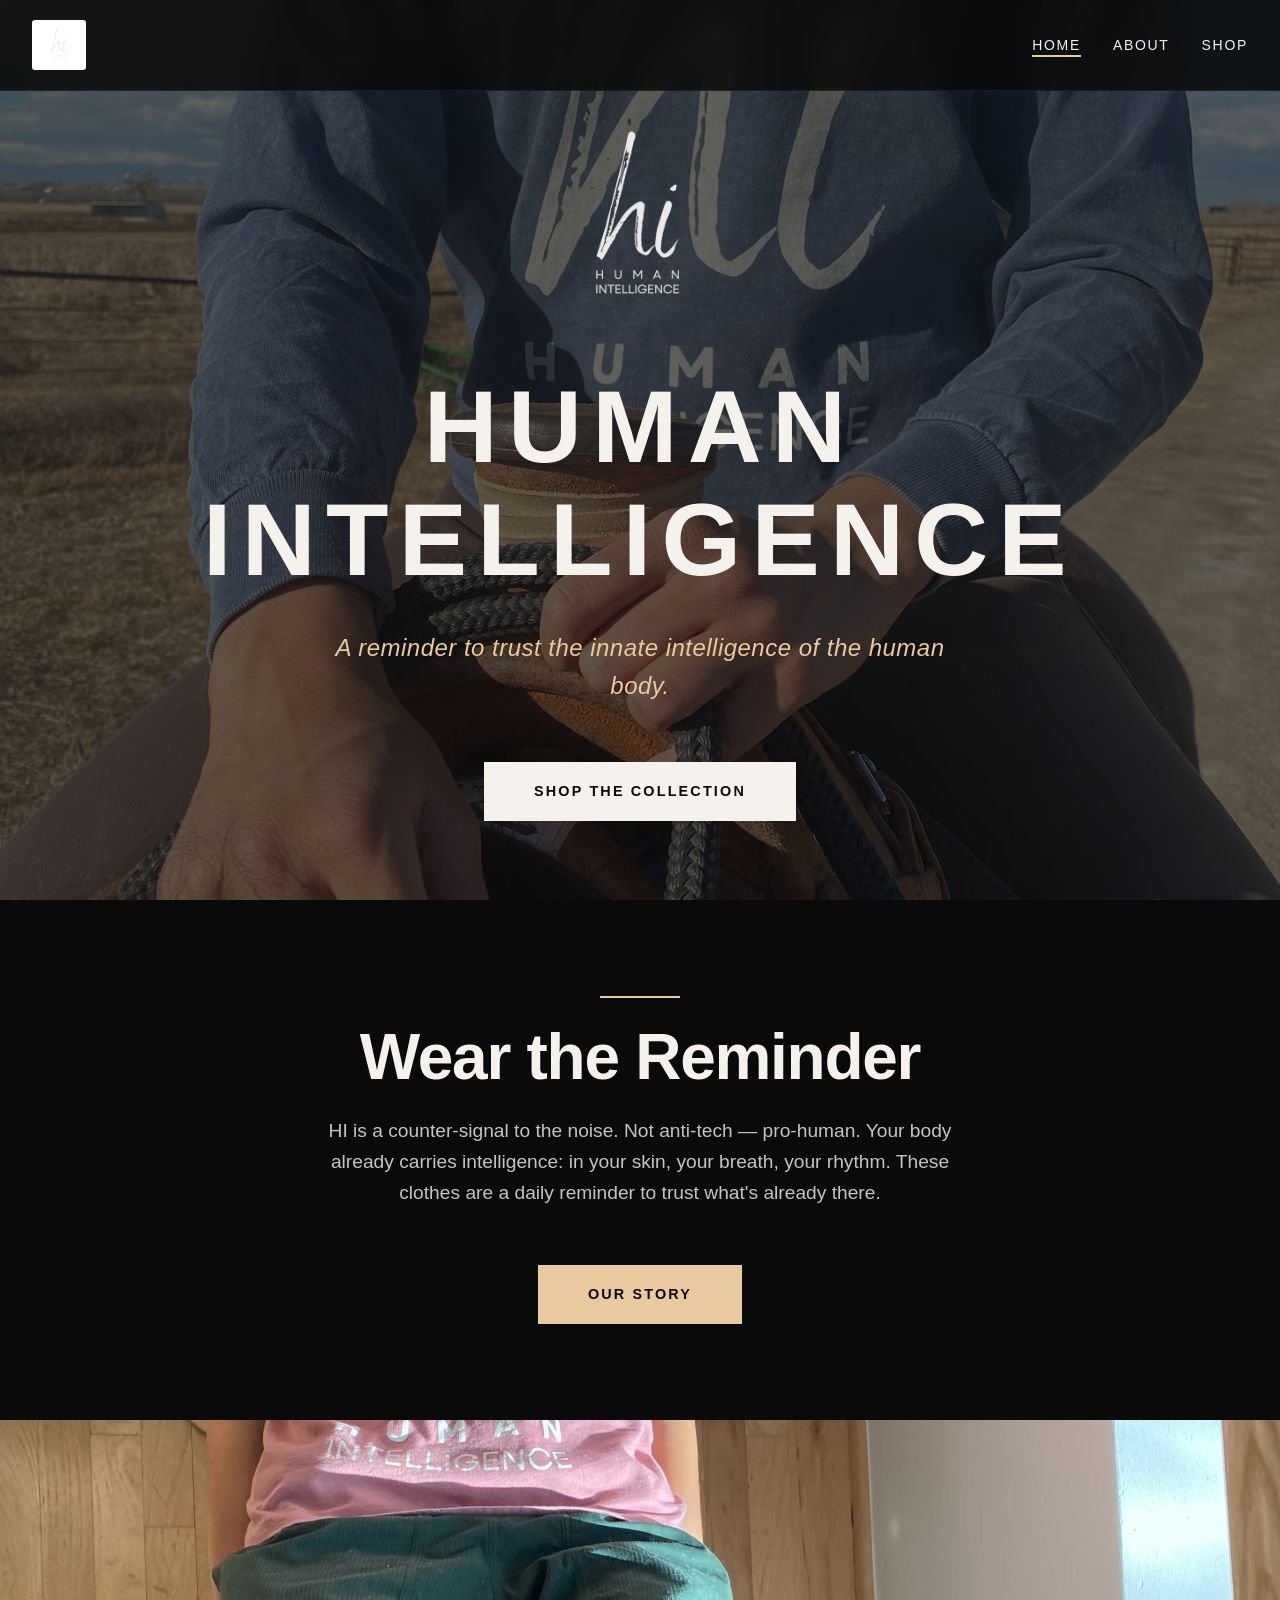
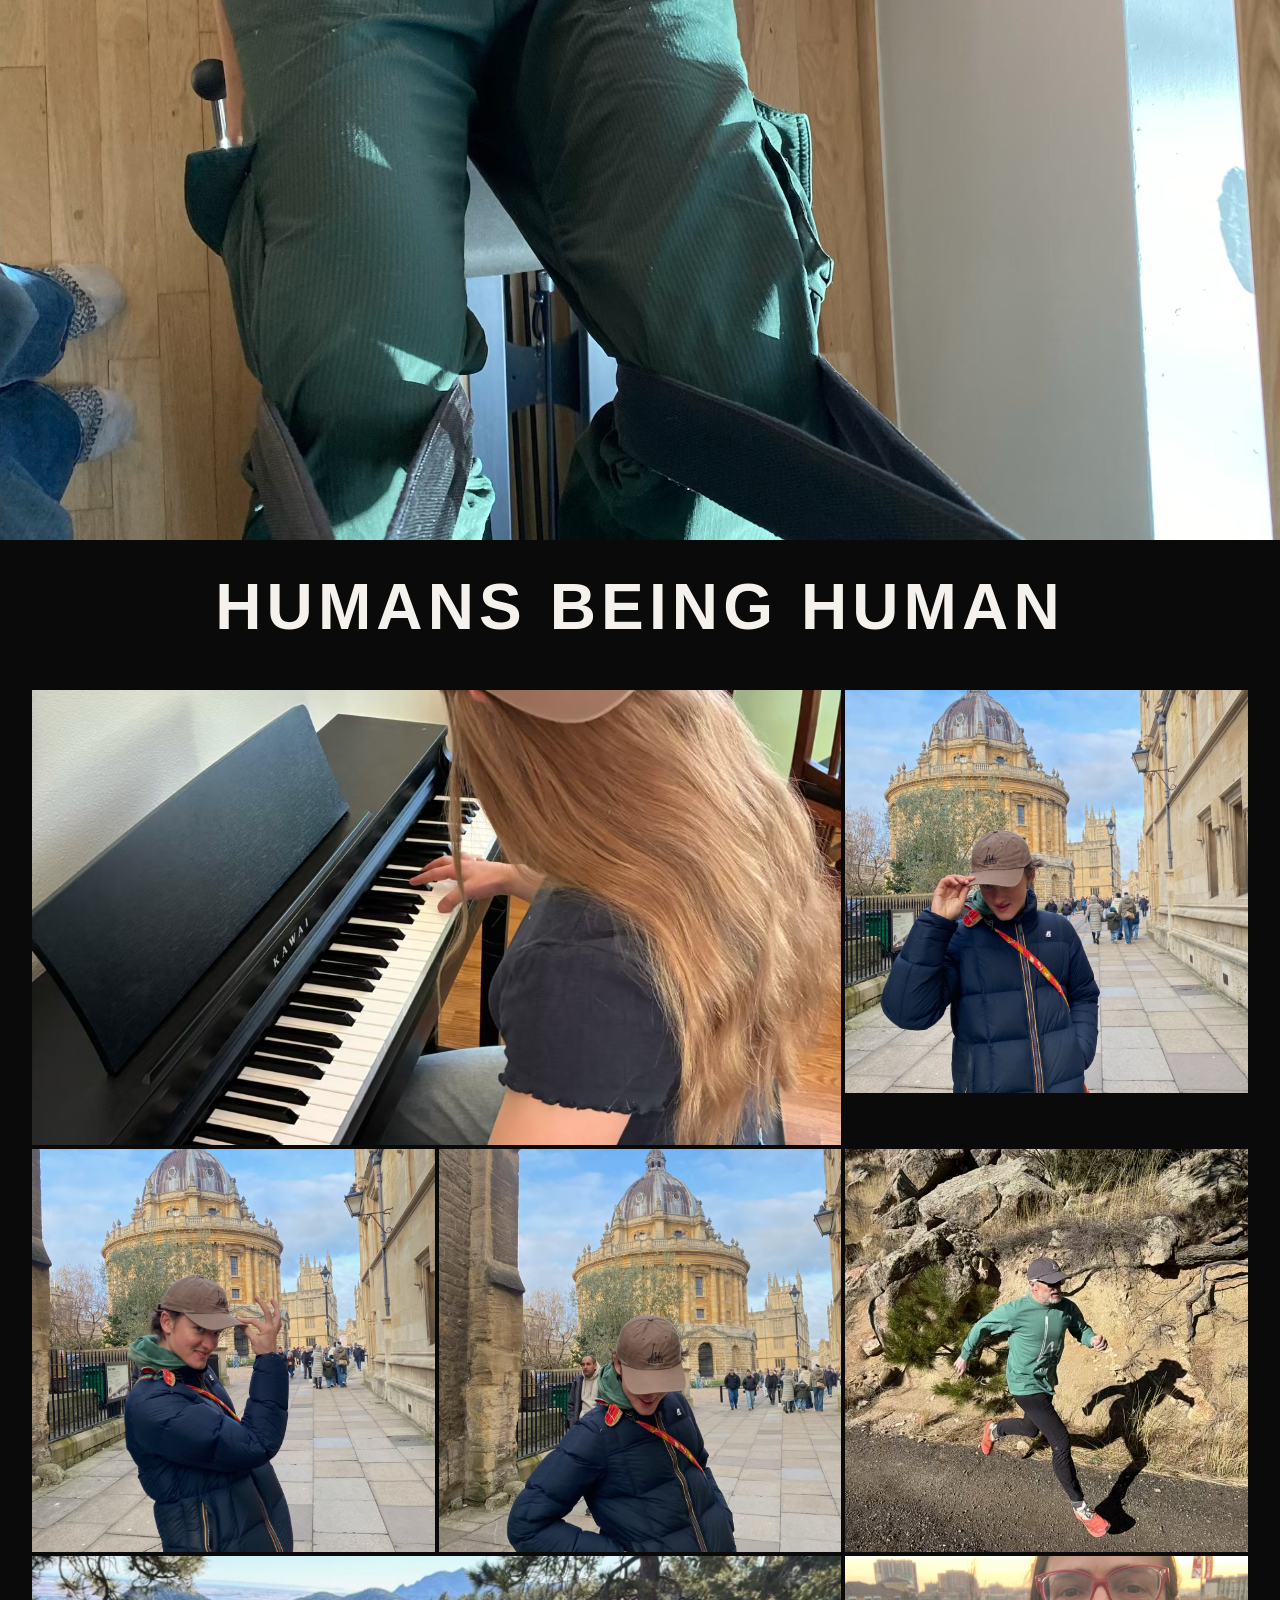
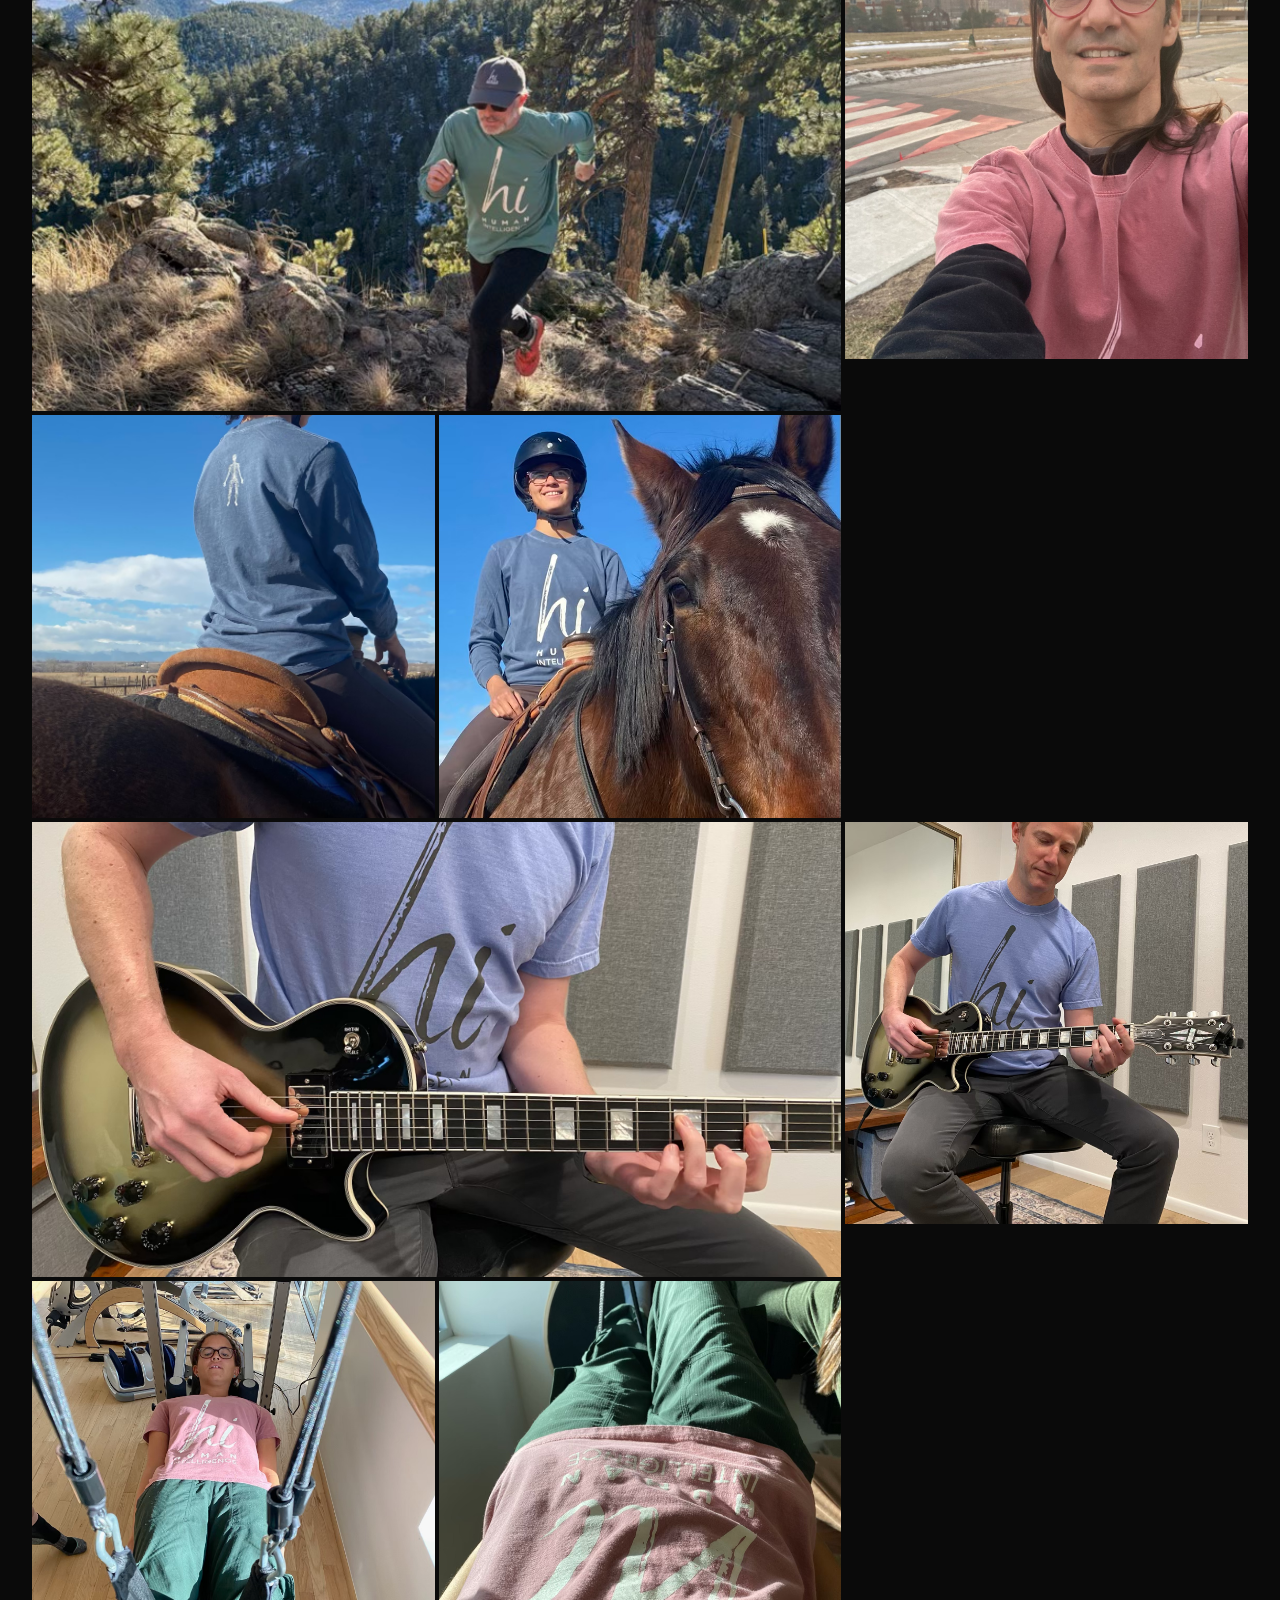
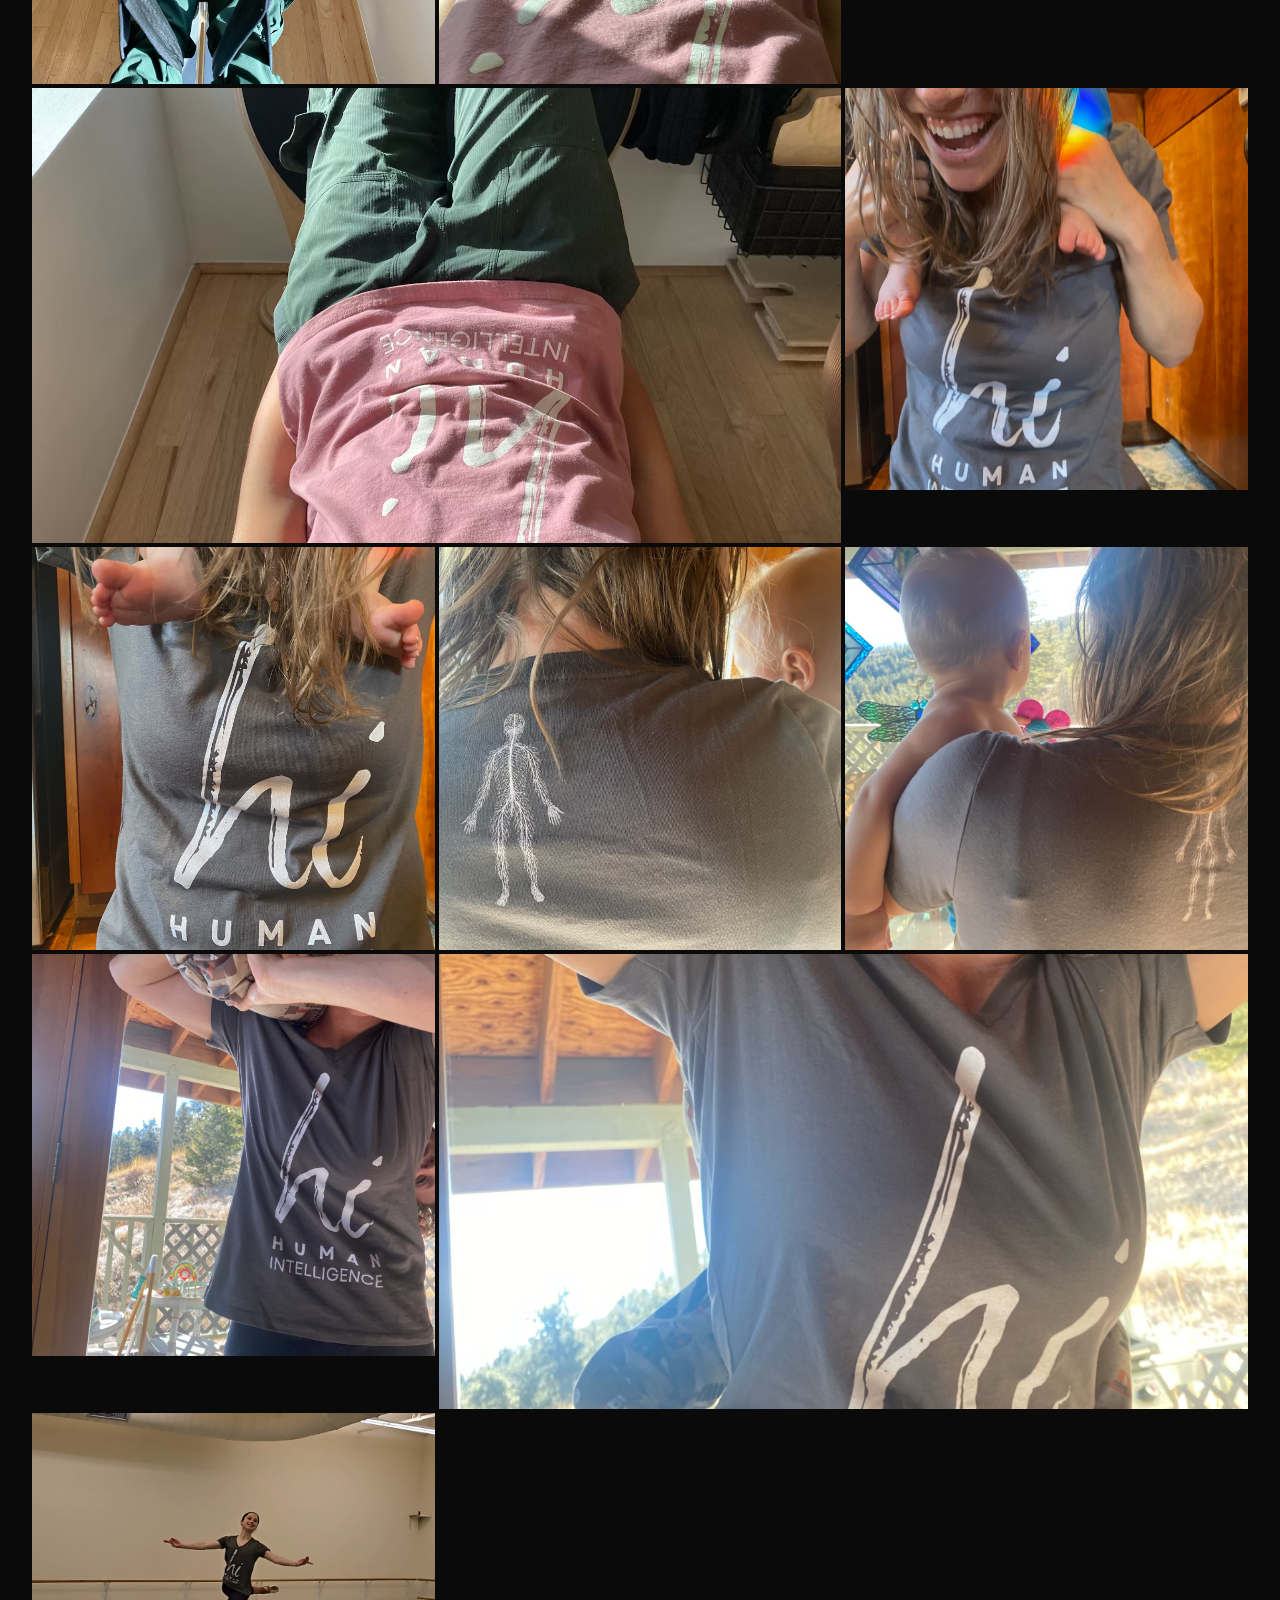
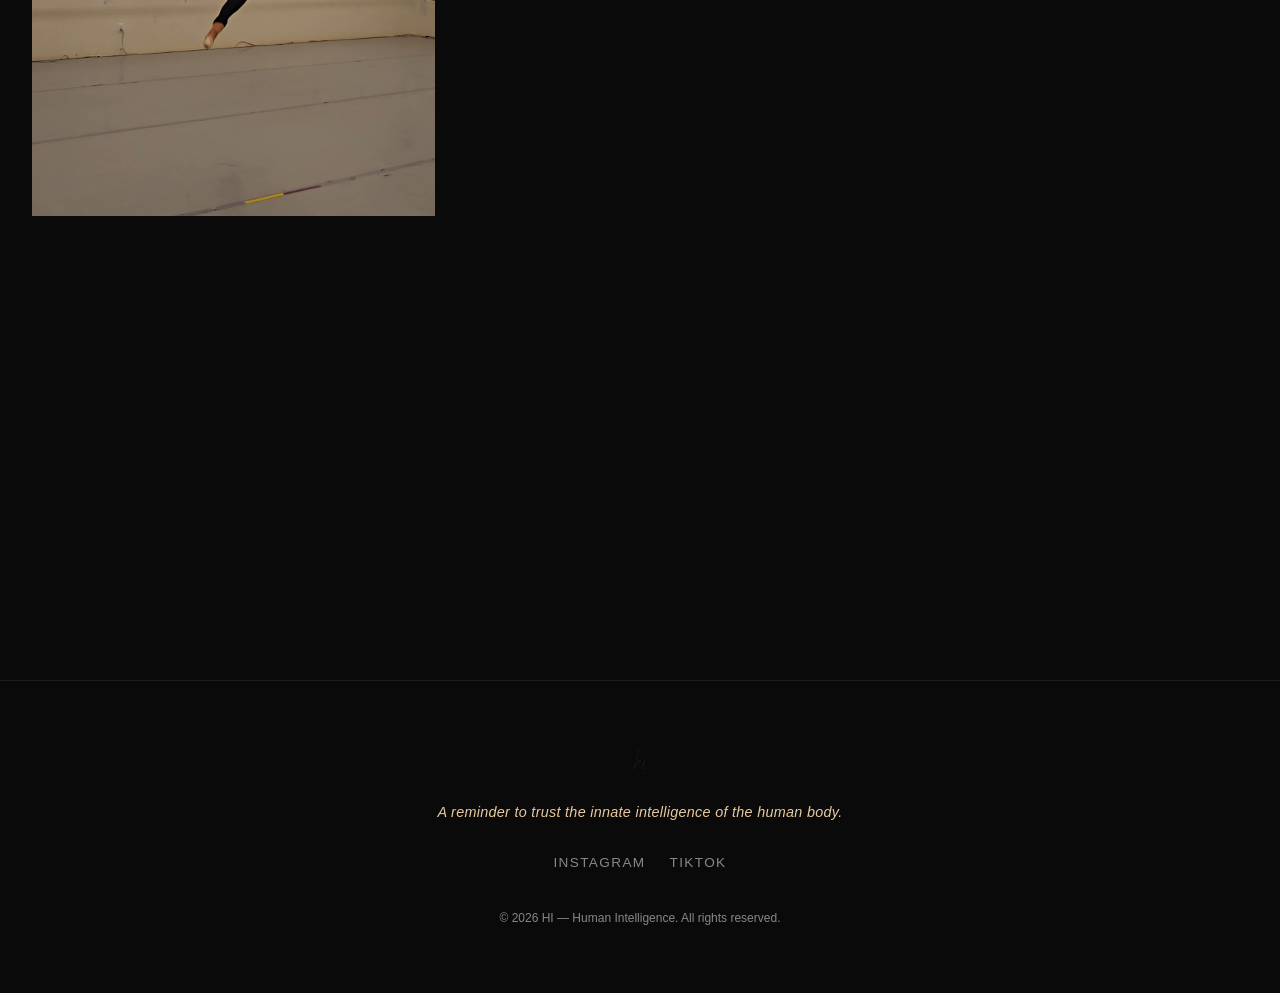
==== commit a48ca7e6: "Fix nav logo: move to tracked images/, white rectangle bg, 90% header height - Logo was in gitignore" ====
--- a/index.html
+++ b/index.html
@@ -11,7 +11,7 @@
 
   <nav class="nav">
     <a href="index.html" class="nav-logo">
-      <img src="Logo/2.png" alt="HI — Human Intelligence">
+      <img src="images/logo-nav.png" alt="HI — Human Intelligence">
     </a>
     <button class="menu-toggle" aria-label="Toggle menu">
       <span></span><span></span><span></span>
--- a/style.css
+++ b/style.css
@@ -97,14 +97,12 @@
 }
 
 .nav-logo img {
-  height: 60px;
-  width: 60px;
+  height: 50px;
+  width: auto;
   object-fit: contain;
-  border-radius: 8px;
-  background: transparent;
-  padding: 4px;
-  outline: 1.5px solid rgba(255, 255, 255, 0.4);
-  outline-offset: 3px;
+  border-radius: 3px;
+  background: #fff;
+  padding: 4px 6px;
 }
 
 .nav-links {
@@ -652,70 +650,129 @@
 /* --- Product Detail Page --- */
 
 .product-detail {
-  display: grid;
-  grid-template-columns: 1fr 1fr;
+  display: flex;
+  justify-content: center;
+  align-items: flex-start;
+  gap: 4rem;
+  max-width: 1100px;
+  margin: 0 auto;
+  padding: 120px 3rem 5rem;
   min-height: 100vh;
-  padding-top: 80px;
 }
 
 .product-detail-image {
+  flex: 0 0 480px;
+  max-width: 480px;
+  border-radius: 4px;
+  overflow: hidden;
   position: sticky;
-  top: 80px;
-  height: calc(100vh - 80px);
-  overflow: hidden;
+  top: 100px;
 }
 
 .product-detail-image img {
   width: 100%;
-  height: 100%;
-  object-fit: cover;
+  height: auto;
+  display: block;
+  border-radius: 4px;
 }
 
 .product-detail-info {
-  padding: 4rem 3rem;
+  flex: 1;
+  max-width: 440px;
   display: flex;
   flex-direction: column;
-  gap: 1rem;
+  gap: 0.5rem;
+  padding-top: 0.5rem;
 }
 
 .product-detail-info h1 {
-  font-size: clamp(2rem, 4vw, 3rem);
-  text-transform: uppercase;
-  letter-spacing: 0.05em;
+  font-size: clamp(1.6rem, 2.5vw, 2.2rem);
+  text-transform: uppercase;
+  letter-spacing: 0.08em;
+  font-weight: 700;
+  margin-bottom: 0;
 }
 
 .product-price {
-  font-size: 1.5rem;
+  font-size: 1.3rem;
   font-weight: 600;
   color: var(--warm);
 }
 
 .product-desc {
-  color: rgba(245, 242, 238, 0.7);
-  margin-bottom: 1rem;
+  color: rgba(245, 242, 238, 0.55);
+  font-size: 0.9rem;
+  line-height: 1.7;
+  margin-bottom: 0.25rem;
 }
 
 .product-options {
   display: flex;
   flex-direction: column;
-  gap: 1.5rem;
+  gap: 1.4rem;
   margin-top: 1rem;
+  padding-top: 1.5rem;
+  border-top: 1px solid rgba(245, 242, 238, 0.08);
 }
 
 .option-group {
   display: flex;
   flex-direction: column;
-  gap: 0.6rem;
+  gap: 0.5rem;
 }
 
 .option-group label {
-  font-size: 0.8rem;
-  text-transform: uppercase;
-  letter-spacing: 0.12em;
+  font-size: 0.7rem;
+  text-transform: uppercase;
+  letter-spacing: 0.18em;
   color: var(--grey);
+  font-weight: 600;
+}
+
+/* ── Styled Select Dropdowns ── */
+.option-select {
+  appearance: none;
+  -webkit-appearance: none;
+  -moz-appearance: none;
+  width: 100%;
+  padding: 0.9rem 2.8rem 0.9rem 1.1rem;
+  font-size: 0.95rem;
   font-weight: 500;
-}
-
+  font-family: inherit;
+  letter-spacing: 0.03em;
+  color: var(--white);
+  background: rgba(245, 242, 238, 0.04);
+  border: 1px solid rgba(245, 242, 238, 0.15);
+  border-radius: 3px;
+  cursor: pointer;
+  transition: all var(--transition);
+  background-image: url("data:image/svg+xml,%3Csvg xmlns='http://www.w3.org/2000/svg' width='12' height='8' viewBox='0 0 12 8'%3E%3Cpath d='M1 1l5 5 5-5' stroke='%23888' stroke-width='1.5' fill='none' stroke-linecap='round'/%3E%3C/svg%3E");
+  background-repeat: no-repeat;
+  background-position: right 1rem center;
+}
+
+.option-select:hover {
+  border-color: rgba(245, 242, 238, 0.35);
+}
+
+.option-select:focus {
+  outline: none;
+  border-color: var(--warm);
+  background-color: rgba(245, 242, 238, 0.06);
+}
+
+.option-select option {
+  background: #1a1a1a;
+  color: var(--white);
+  padding: 0.5rem;
+}
+
+.option-select:disabled {
+  opacity: 0.35;
+  cursor: not-allowed;
+}
+
+/* Legacy button styles (kept for reference) */
 .option-buttons {
   display: flex;
   flex-wrap: wrap;
@@ -723,12 +780,14 @@
 }
 
 .opt-btn {
-  padding: 0.6rem 1.2rem;
-  font-size: 0.85rem;
+  padding: 0.55rem 1.1rem;
+  font-size: 0.8rem;
   font-weight: 500;
+  letter-spacing: 0.03em;
   background: transparent;
   color: var(--white);
-  border: 1px solid rgba(245, 242, 238, 0.2);
+  border: 1px solid rgba(245, 242, 238, 0.15);
+  border-radius: 2px;
   cursor: pointer;
   transition: all var(--transition);
   font-family: inherit;
@@ -737,24 +796,27 @@
 .opt-btn:hover {
   border-color: var(--warm);
   color: var(--warm);
+  background: rgba(232, 201, 160, 0.06);
 }
 
 .opt-btn.active {
   background: var(--warm);
   color: var(--black);
   border-color: var(--warm);
+  font-weight: 600;
 }
 
 .opt-btn.sold-out {
-  opacity: 0.35;
+  opacity: 0.3;
   cursor: not-allowed;
   text-decoration: line-through;
 }
 
 .stock-status {
-  font-size: 0.85rem;
+  font-size: 0.8rem;
   font-weight: 500;
   min-height: 1.2em;
+  letter-spacing: 0.04em;
 }
 
 .stock-ok {
@@ -770,14 +832,19 @@
 }
 
 .product-buy {
-  margin-top: 1rem;
+  margin-top: 0.5rem;
   width: 100%;
   text-align: center;
   padding: 1rem 2rem;
+  font-size: 0.85rem;
+  letter-spacing: 0.14em;
+  text-transform: uppercase;
+  font-weight: 600;
+  border-radius: 3px;
 }
 
 .product-buy:disabled {
-  opacity: 0.4;
+  opacity: 0.35;
   cursor: not-allowed;
 }
 
@@ -789,10 +856,11 @@
 
 .back-link {
   margin-top: 2rem;
-  font-size: 0.85rem;
-  text-transform: uppercase;
-  letter-spacing: 0.1em;
-  color: var(--grey);
+  font-size: 0.75rem;
+  text-transform: uppercase;
+  letter-spacing: 0.14em;
+  color: rgba(245, 242, 238, 0.35);
+  transition: color var(--transition);
 }
 
 .back-link:hover {
@@ -801,17 +869,20 @@
 
 @media (max-width: 768px) {
   .product-detail {
-    grid-template-columns: 1fr;
+    flex-direction: column;
+    padding: 100px 1.5rem 3rem;
+    gap: 2rem;
   }
 
   .product-detail-image {
+    flex: none;
+    max-width: 100%;
     position: relative;
     top: 0;
-    height: 50vh;
   }
 
   .product-detail-info {
-    padding: 2rem 1.5rem;
+    max-width: 100%;
   }
 }
 
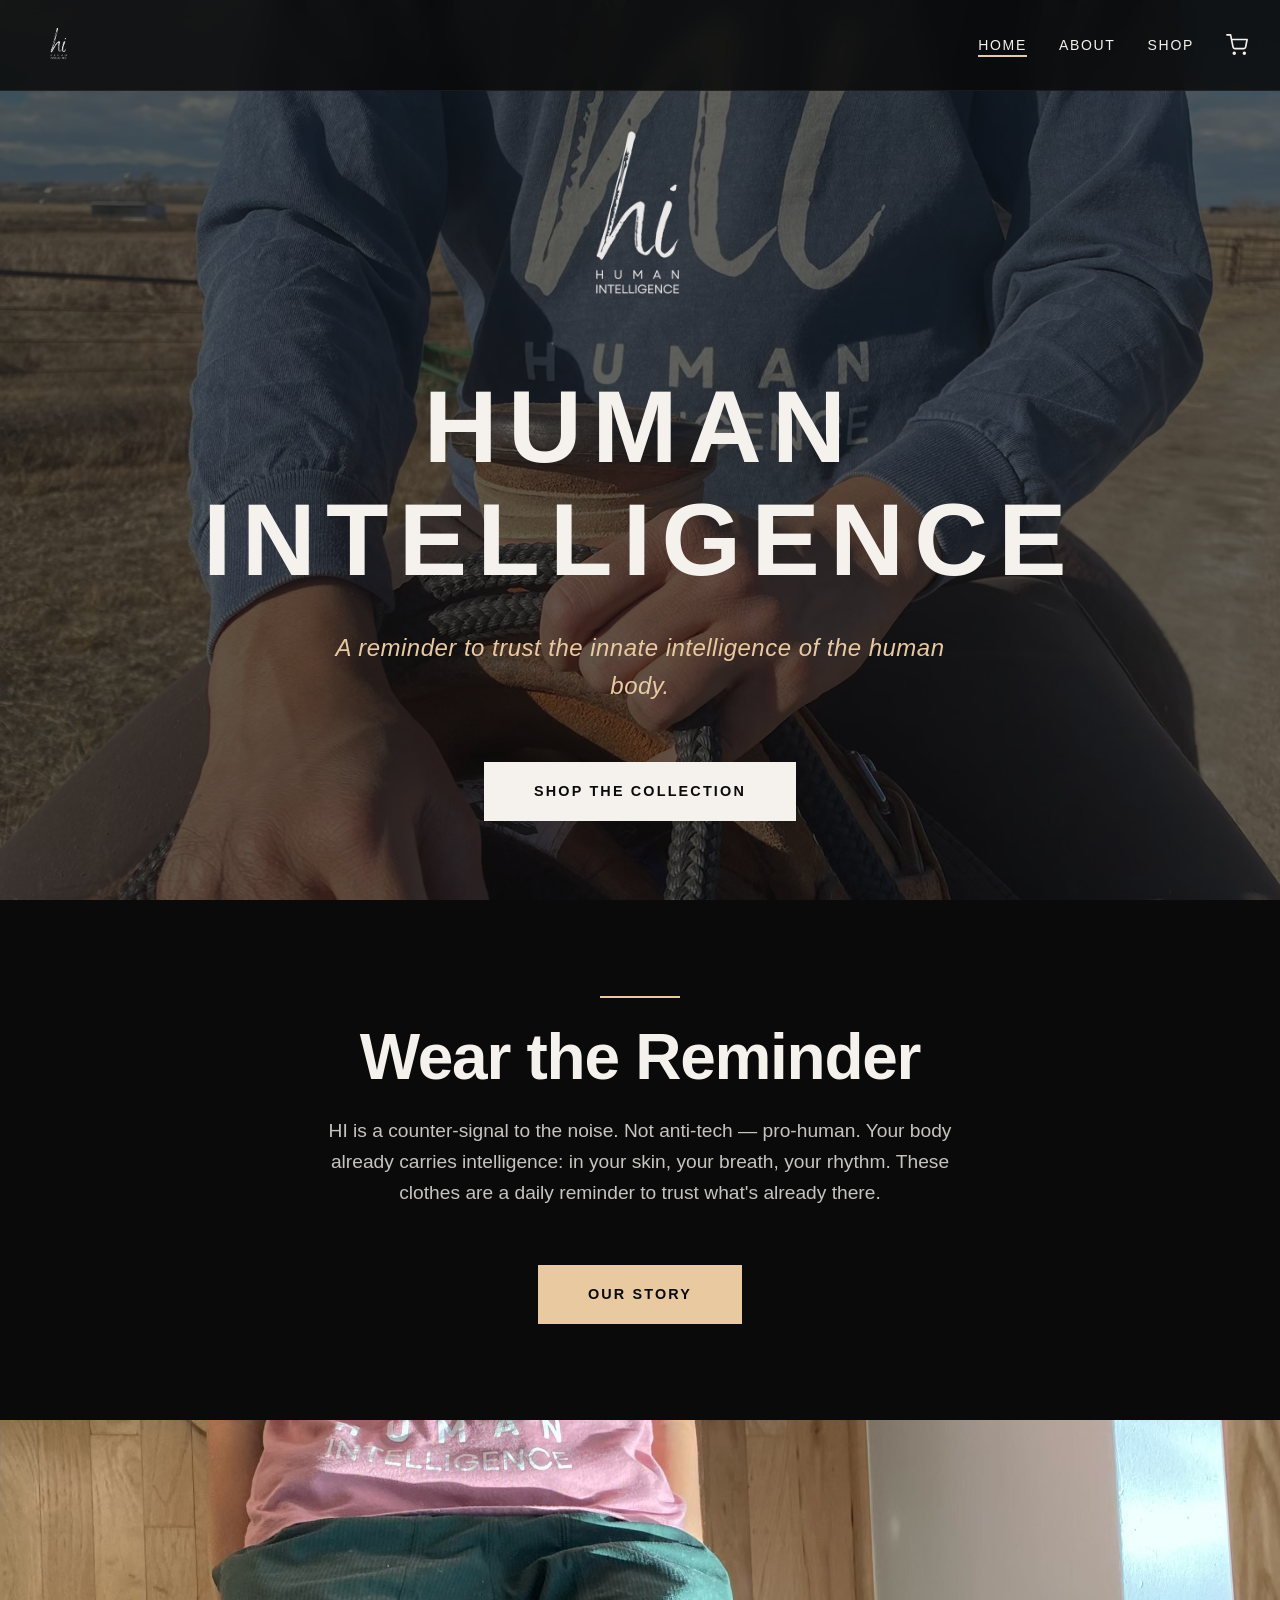
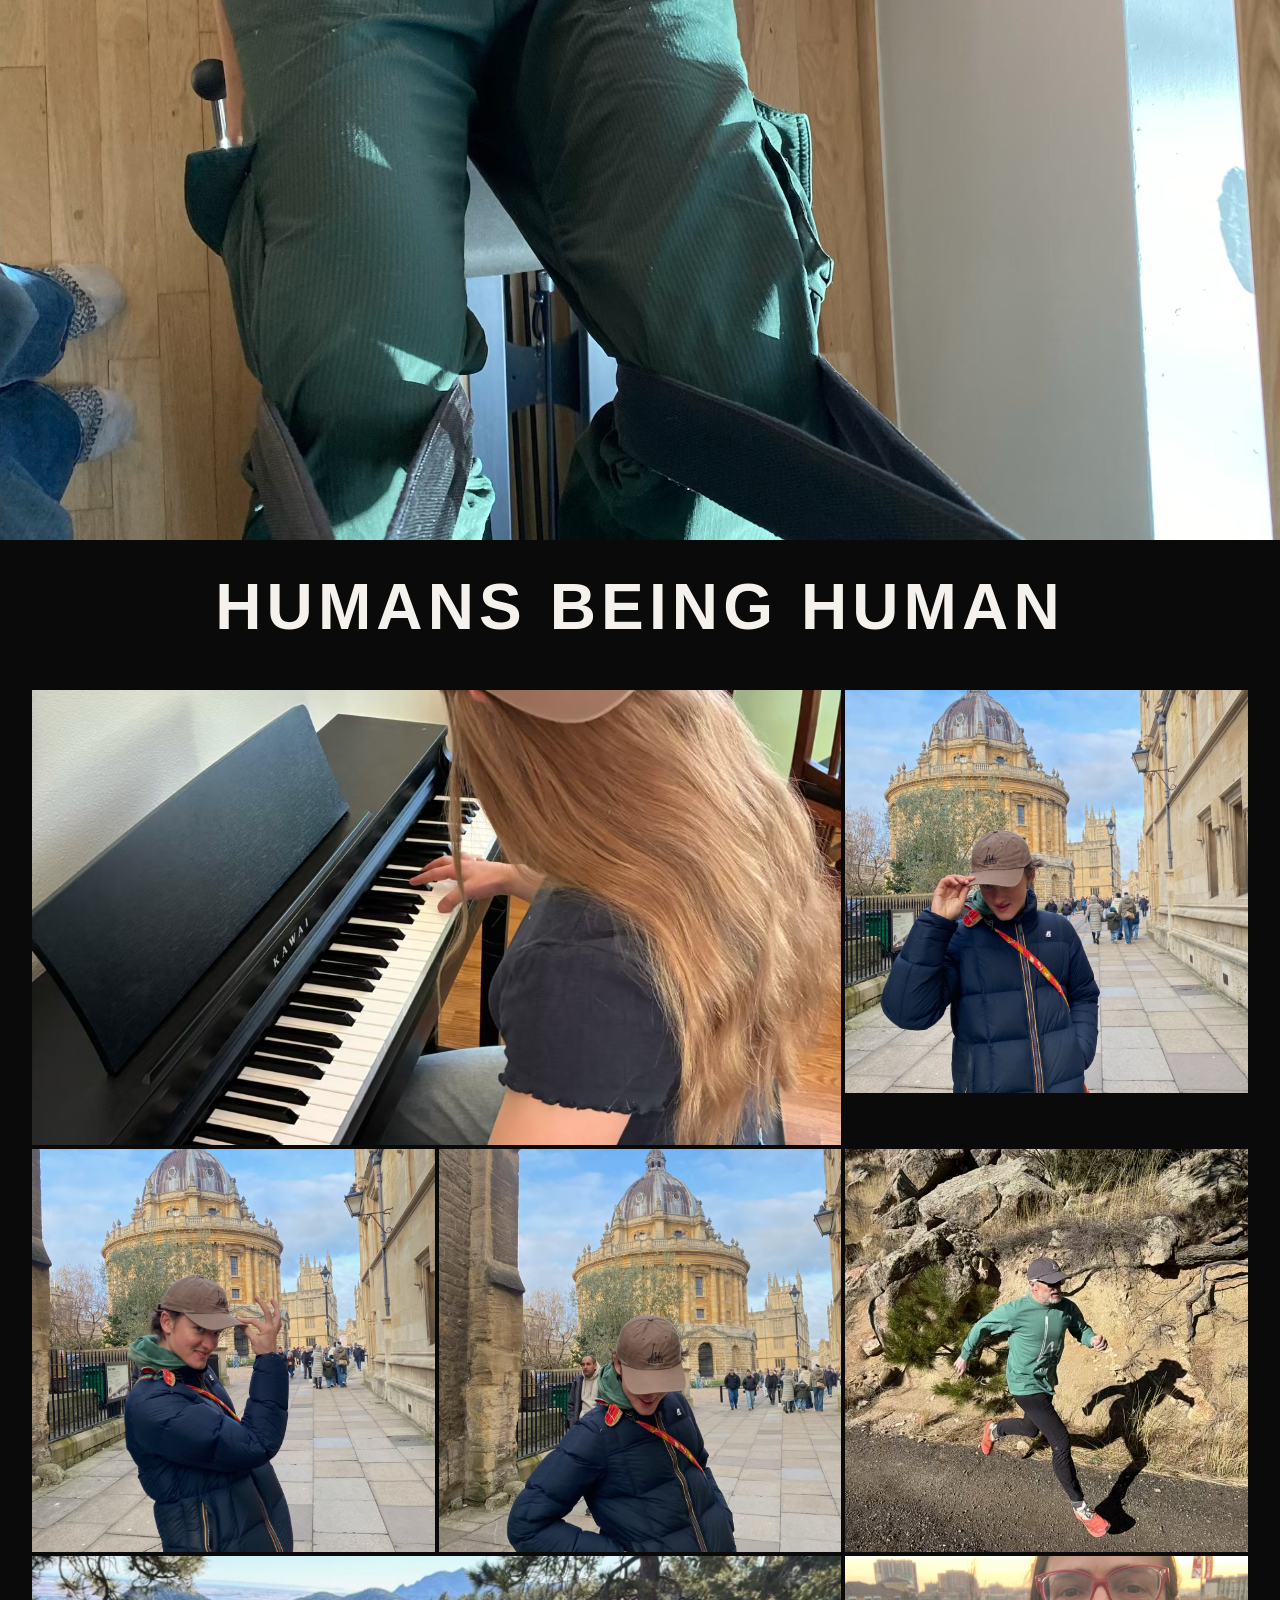
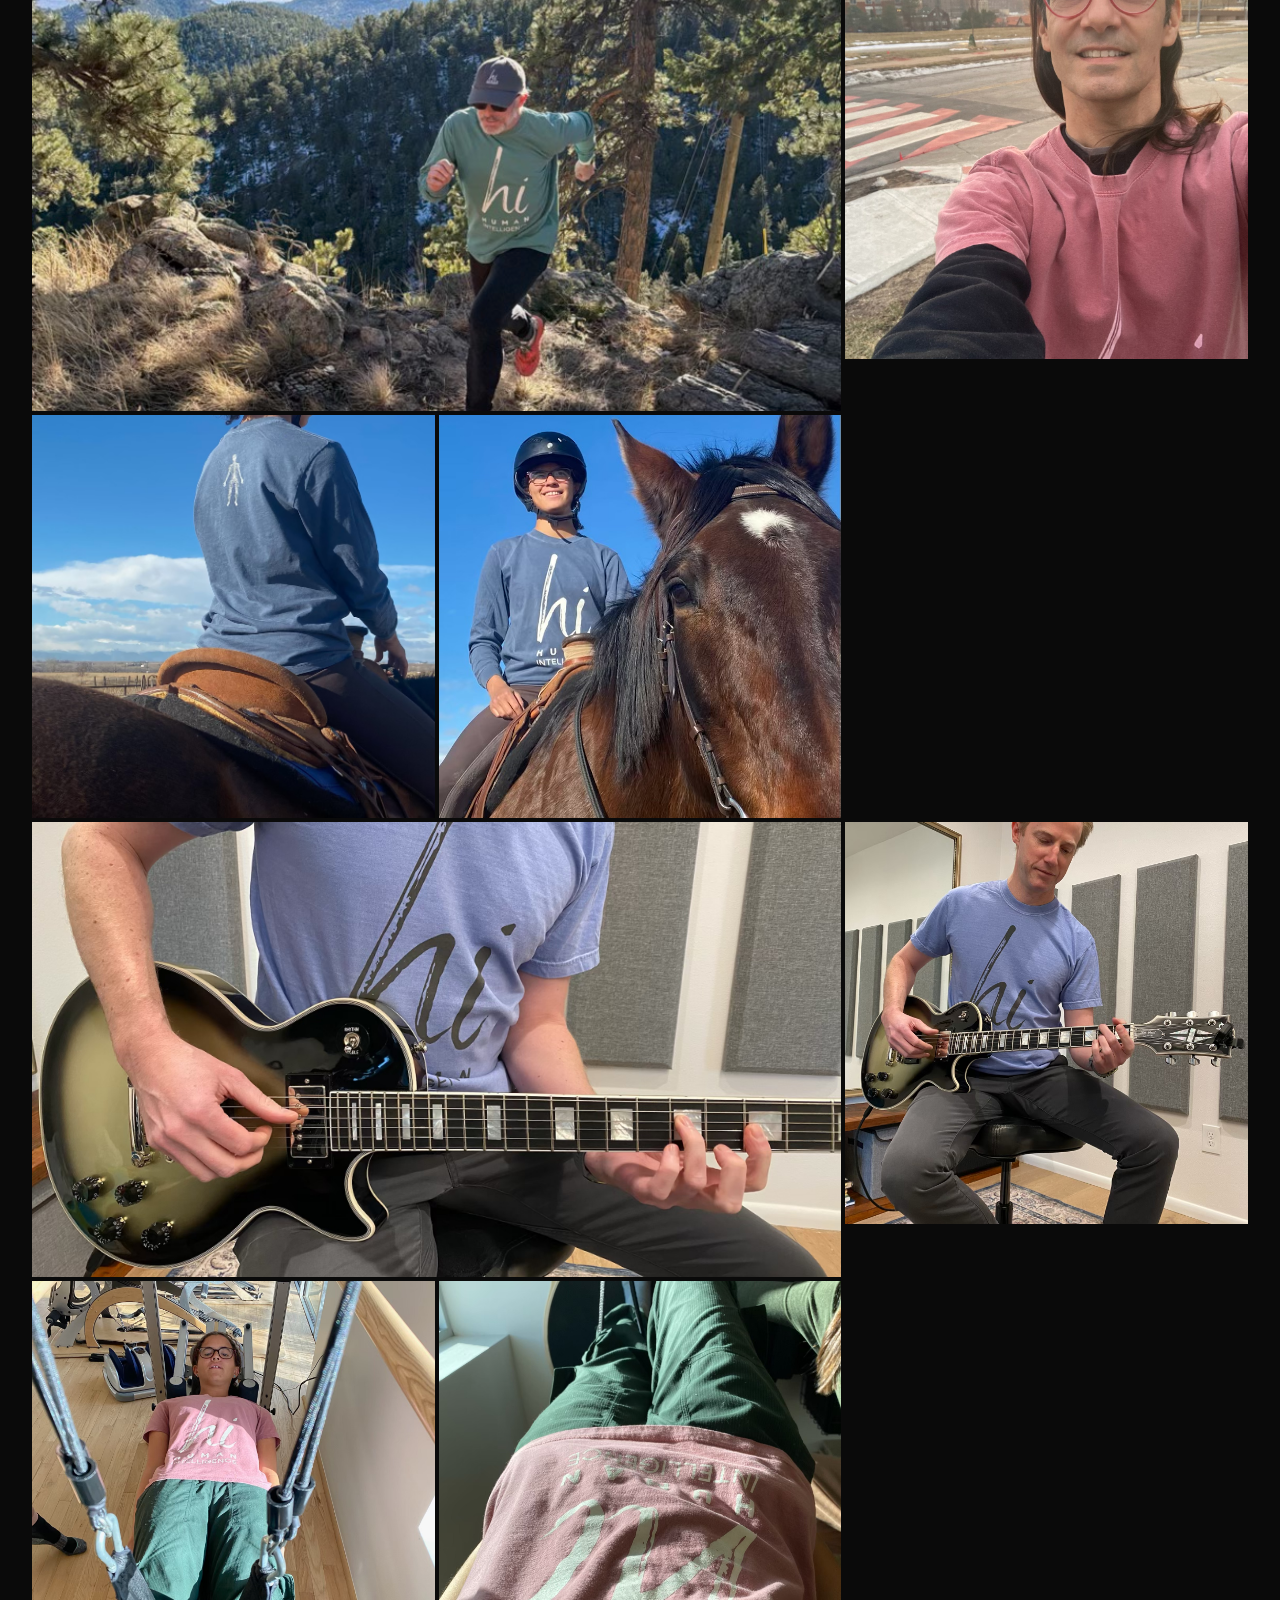
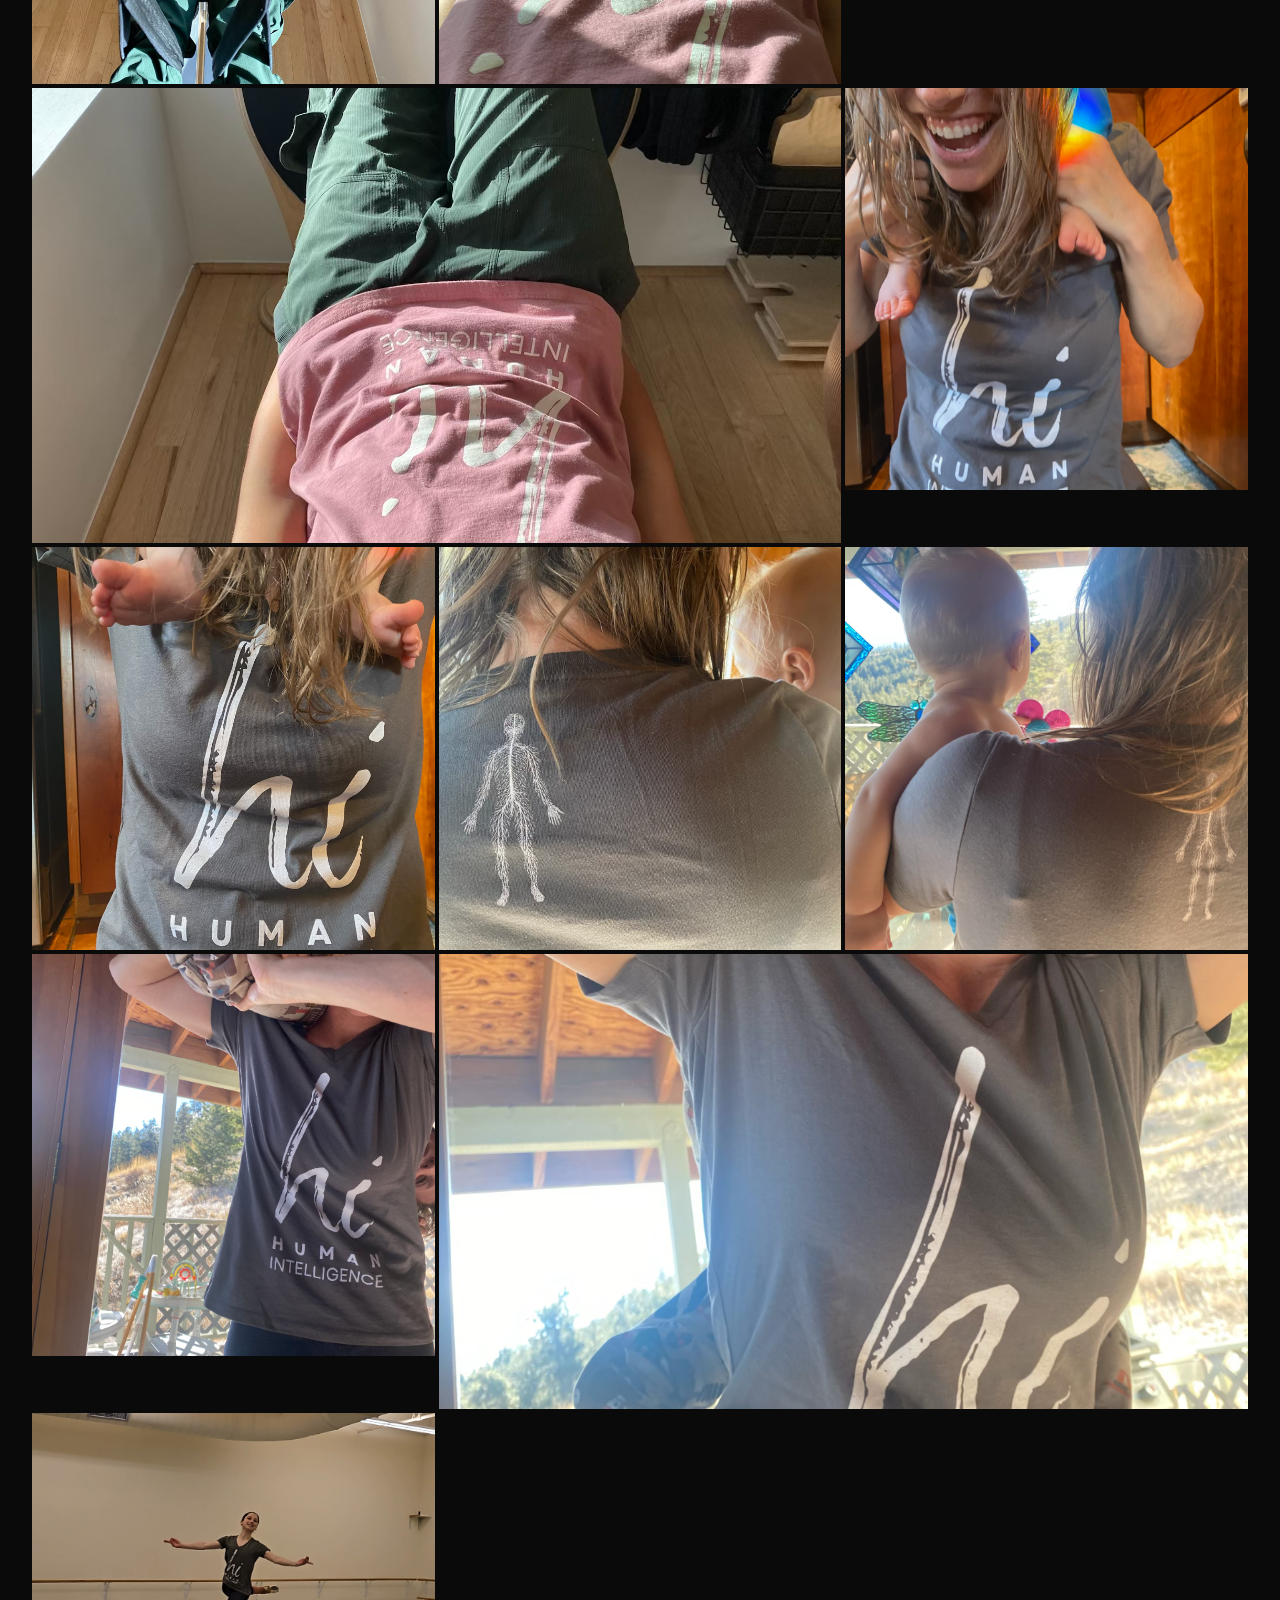
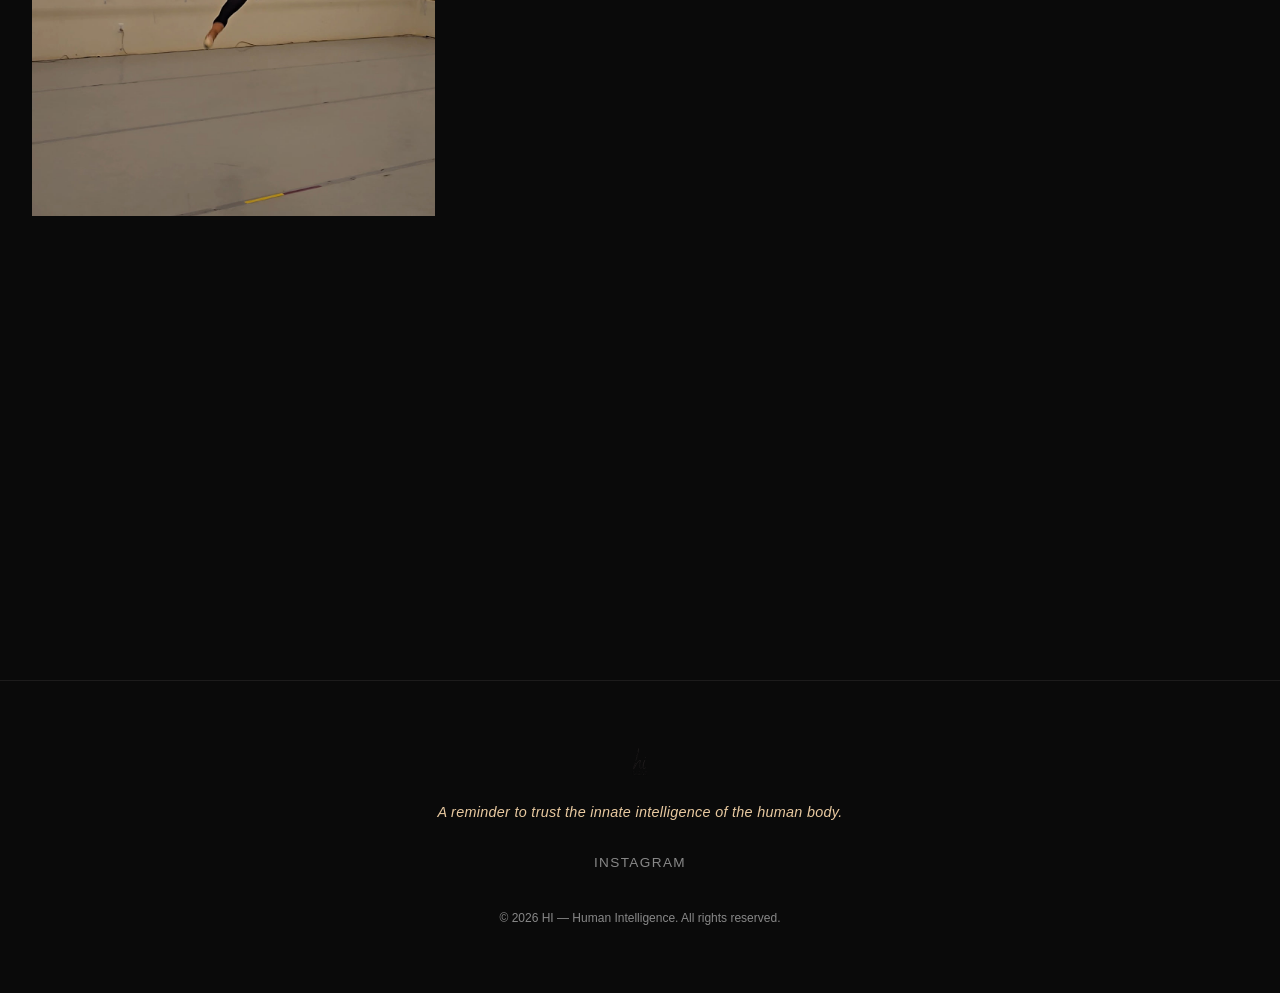
==== commit 2d4f7db4: "Add cart system, embroidered cap desc, Stripe product images - Cart system: localStorage-based cart " ====
--- a/index.html
+++ b/index.html
@@ -8,20 +8,6 @@
   <link rel="stylesheet" href="style.css">
 </head>
 <body>
-
-  <nav class="nav">
-    <a href="index.html" class="nav-logo">
-      <img src="images/logo-nav.png" alt="HI — Human Intelligence">
-    </a>
-    <button class="menu-toggle" aria-label="Toggle menu">
-      <span></span><span></span><span></span>
-    </button>
-    <ul class="nav-links">
-      <li><a href="index.html" class="active">Home</a></li>
-      <li><a href="about.html">About</a></li>
-      <li><a href="shop.html">Shop</a></li>
-    </ul>
-  </nav>
 
   <section class="hero">
     <div class="hero-bg">
@@ -125,40 +111,9 @@
     <a href="shop.html" class="cta">Shop Now</a>
   </section>
 
-  <footer class="footer">
-    <a href="index.html" class="footer-logo">
-      <img src="images/logo-1.png" alt="HI">
-    </a>
-    <p class="tagline">A reminder to trust the innate intelligence of the human body.</p>
-    <div class="footer-socials">
-      <a href="#">Instagram</a>
-      <a href="#">TikTok</a>
-    </div>
-    <p class="footer-copy">&copy; 2026 HI — Human Intelligence. All rights reserved.</p>
-  </footer>
-
-  <script>
-    var toggle = document.querySelector('.menu-toggle');
-    var navLinks = document.querySelector('.nav-links');
-    toggle.addEventListener('click', function() {
-      toggle.classList.toggle('open');
-      navLinks.classList.toggle('open');
-    });
-    var links = navLinks.querySelectorAll('a');
-    for (var i = 0; i < links.length; i++) {
-      links[i].addEventListener('click', function() {
-        toggle.classList.remove('open');
-        navLinks.classList.remove('open');
-      });
-    }
-    var faders = document.querySelectorAll('.fade-in');
-    var observer = new IntersectionObserver(function(entries) {
-      entries.forEach(function(entry) {
-        if (entry.isIntersecting) entry.target.classList.add('visible');
-      });
-    }, { threshold: 0.1 });
-    faders.forEach(function(el) { observer.observe(el); });
-  </script>
+  <script src="nav.js" defer></script>
+  <script src="footer.js" defer></script>
+  <script src="cart.js" defer></script>
 
 </body>
 </html>
--- a/style.css
+++ b/style.css
@@ -101,7 +101,7 @@
   width: auto;
   object-fit: contain;
   border-radius: 3px;
-  background: #fff;
+  background: transparent;
   padding: 4px 6px;
 }
 
@@ -485,6 +485,21 @@
 .shop-hero p {
   margin: 1rem auto 0;
   color: var(--grey);
+}
+
+.shipping-banner {
+  text-align: center;
+  padding: 1rem 2rem;
+  background: rgba(232, 201, 160, 0.08);
+  border-top: 1px solid rgba(232, 201, 160, 0.15);
+  border-bottom: 1px solid rgba(232, 201, 160, 0.15);
+  font-size: 0.95rem;
+  color: var(--white);
+  letter-spacing: 0.03em;
+}
+
+.shipping-banner strong {
+  color: var(--warm);
 }
 
 .products {
@@ -916,3 +931,222 @@
   text-align: center;
   margin: 0 auto;
 }
+
+/* --- Cart Icon & Badge (nav) --- */
+
+.nav-cart {
+  position: relative;
+  display: flex;
+  align-items: center;
+  color: var(--white);
+  transition: color var(--transition);
+}
+
+.nav-cart:hover {
+  color: var(--warm);
+}
+
+.nav-cart::after {
+  display: none !important;  /* suppress the underline from .nav-links a */
+}
+
+.cart-badge {
+  position: absolute;
+  top: -8px;
+  right: -10px;
+  background: var(--warm);
+  color: var(--black);
+  font-size: 0.6rem;
+  font-weight: 700;
+  width: 18px;
+  height: 18px;
+  border-radius: 50%;
+  display: flex;
+  align-items: center;
+  justify-content: center;
+  line-height: 1;
+  pointer-events: none;
+}
+
+/* --- Cart Page --- */
+
+.cart-page {
+  max-width: 800px;
+  margin: 0 auto;
+  padding: 120px 2rem 4rem;
+  min-height: 100vh;
+}
+
+.cart-page h1 {
+  font-size: clamp(2rem, 4vw, 3rem);
+  text-transform: uppercase;
+  letter-spacing: 0.08em;
+  margin-bottom: 2rem;
+}
+
+.cart-empty {
+  flex-direction: column;
+  align-items: center;
+  gap: 1.5rem;
+  text-align: center;
+  padding: 3rem 0;
+  color: rgba(245, 242, 238, 0.6);
+}
+
+.cart-item {
+  display: flex;
+  gap: 1.25rem;
+  padding: 1.25rem 0;
+  border-bottom: 1px solid rgba(245, 242, 238, 0.08);
+  align-items: center;
+}
+
+.cart-item-image {
+  width: 90px;
+  height: 90px;
+  flex-shrink: 0;
+  border-radius: 3px;
+  overflow: hidden;
+  background: #1a1a1a;
+}
+
+.cart-item-image img {
+  width: 100%;
+  height: 100%;
+  object-fit: cover;
+}
+
+.cart-item-details {
+  flex: 1;
+  min-width: 0;
+}
+
+.cart-item-details h3 {
+  font-size: 0.95rem;
+  font-weight: 600;
+  letter-spacing: 0.03em;
+  margin-bottom: 0.25rem;
+}
+
+.cart-item-variant {
+  font-size: 0.75rem;
+  color: rgba(245, 242, 238, 0.5);
+  letter-spacing: 0.04em;
+  margin-bottom: 0.35rem;
+}
+
+.cart-item-price {
+  font-size: 0.85rem;
+  font-weight: 500;
+}
+
+.cart-item-actions {
+  display: flex;
+  flex-direction: column;
+  align-items: flex-end;
+  gap: 0.5rem;
+}
+
+.cart-qty-controls {
+  display: flex;
+  align-items: center;
+  gap: 0.5rem;
+}
+
+.cart-qty-btn {
+  width: 28px;
+  height: 28px;
+  display: flex;
+  align-items: center;
+  justify-content: center;
+  font-size: 1rem;
+  font-weight: 600;
+  background: transparent;
+  color: var(--white);
+  border: 1px solid rgba(245, 242, 238, 0.15);
+  border-radius: 2px;
+  cursor: pointer;
+  transition: all var(--transition);
+  font-family: inherit;
+}
+
+.cart-qty-btn:hover {
+  border-color: var(--warm);
+  color: var(--warm);
+}
+
+.cart-qty-value {
+  font-size: 0.85rem;
+  font-weight: 600;
+  min-width: 20px;
+  text-align: center;
+}
+
+.cart-remove-btn {
+  background: none;
+  border: none;
+  color: rgba(245, 242, 238, 0.35);
+  font-size: 0.7rem;
+  text-transform: uppercase;
+  letter-spacing: 0.1em;
+  cursor: pointer;
+  transition: color var(--transition);
+  font-family: inherit;
+}
+
+.cart-remove-btn:hover {
+  color: #e55;
+}
+
+.cart-summary {
+  margin-top: 2rem;
+  padding-top: 1rem;
+}
+
+.cart-summary-row {
+  display: flex;
+  justify-content: space-between;
+  align-items: center;
+  padding: 0.4rem 0;
+  font-size: 0.85rem;
+}
+
+.cart-summary hr {
+  border: none;
+  border-top: 1px solid rgba(245, 242, 238, 0.1);
+  margin: 1rem 0;
+}
+
+.free-ship-msg {
+  color: #6ecf6e;
+  font-weight: 500;
+}
+
+.hint-msg {
+  color: var(--warm);
+  font-size: 0.8rem;
+  font-weight: 500;
+}
+
+.cart-checkout-btn {
+  width: 100%;
+  text-align: center;
+  padding: 1rem 2rem;
+  font-size: 0.85rem;
+  letter-spacing: 0.14em;
+  text-transform: uppercase;
+  font-weight: 600;
+  border-radius: 3px;
+  margin-bottom: 1rem;
+}
+
+@media (max-width: 768px) {
+  .cart-page {
+    padding: 100px 1.25rem 3rem;
+  }
+
+  .cart-item-image {
+    width: 70px;
+    height: 70px;
+  }
+}
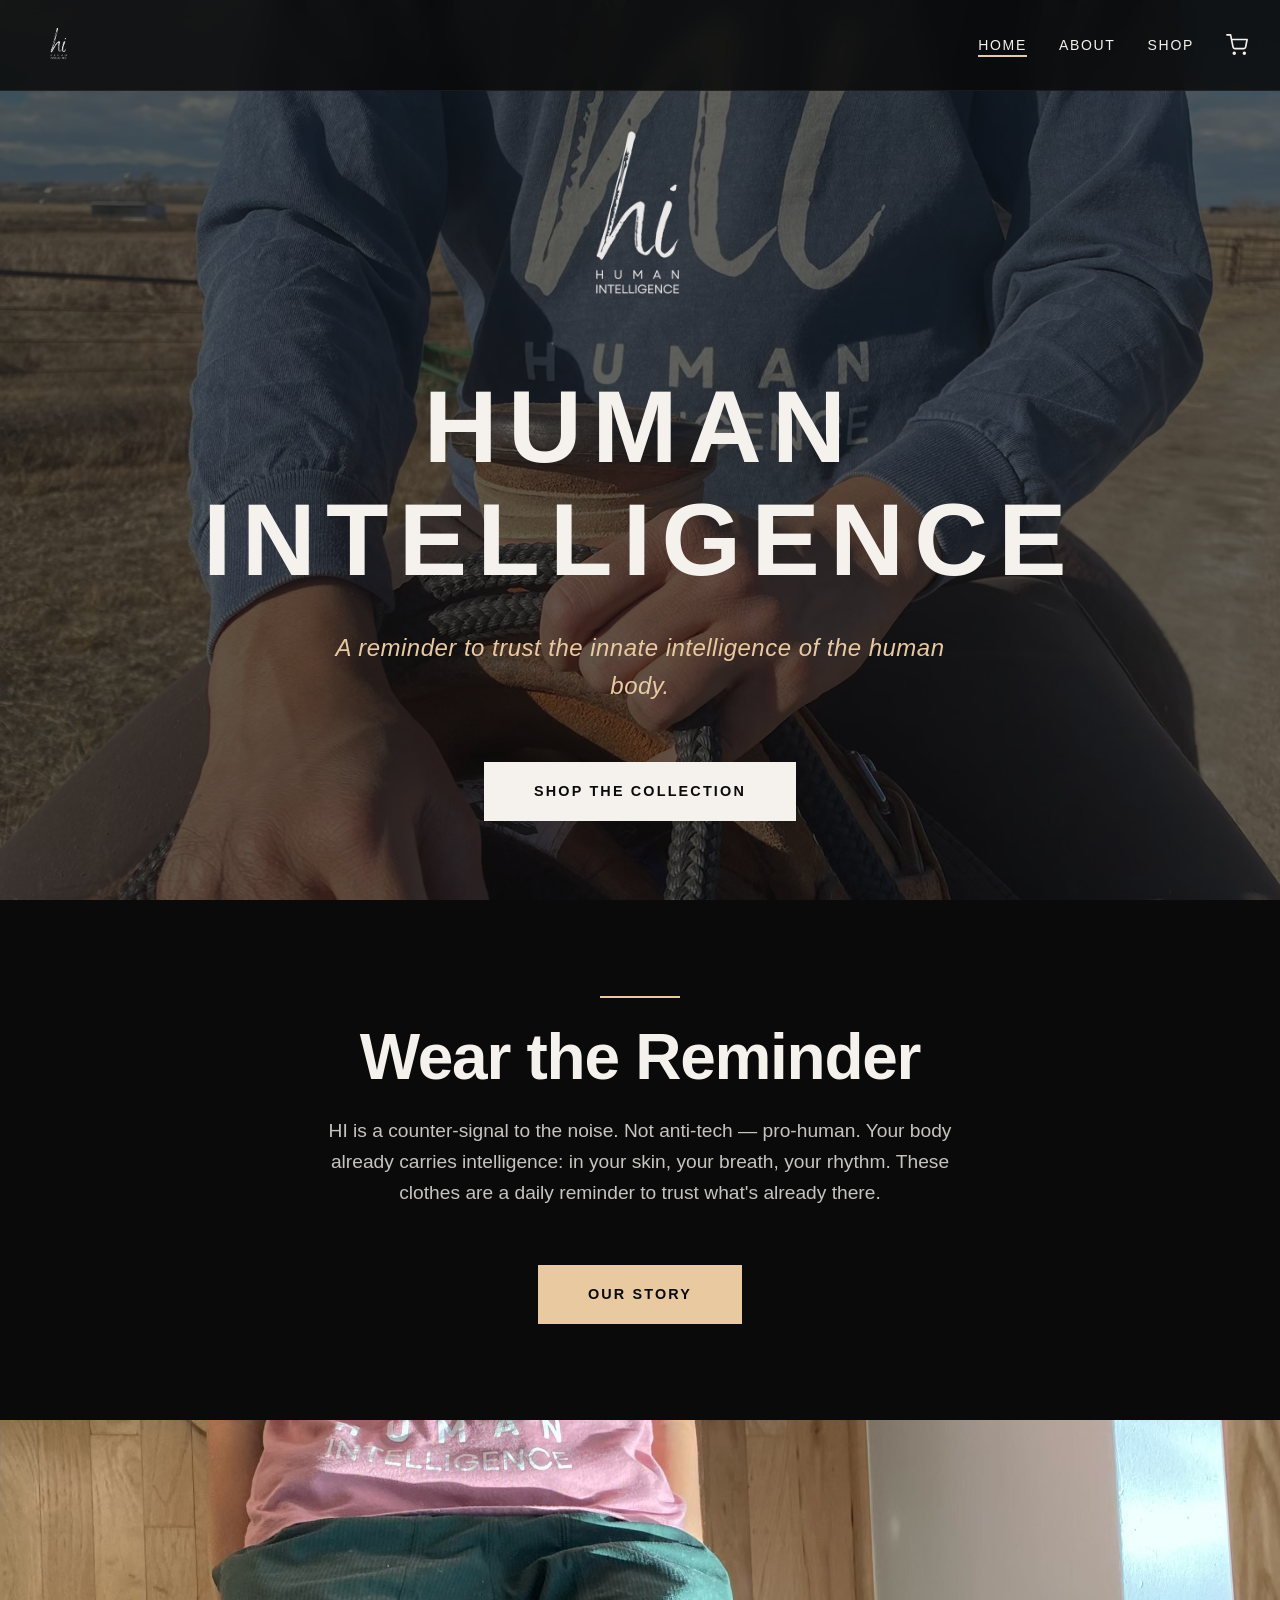
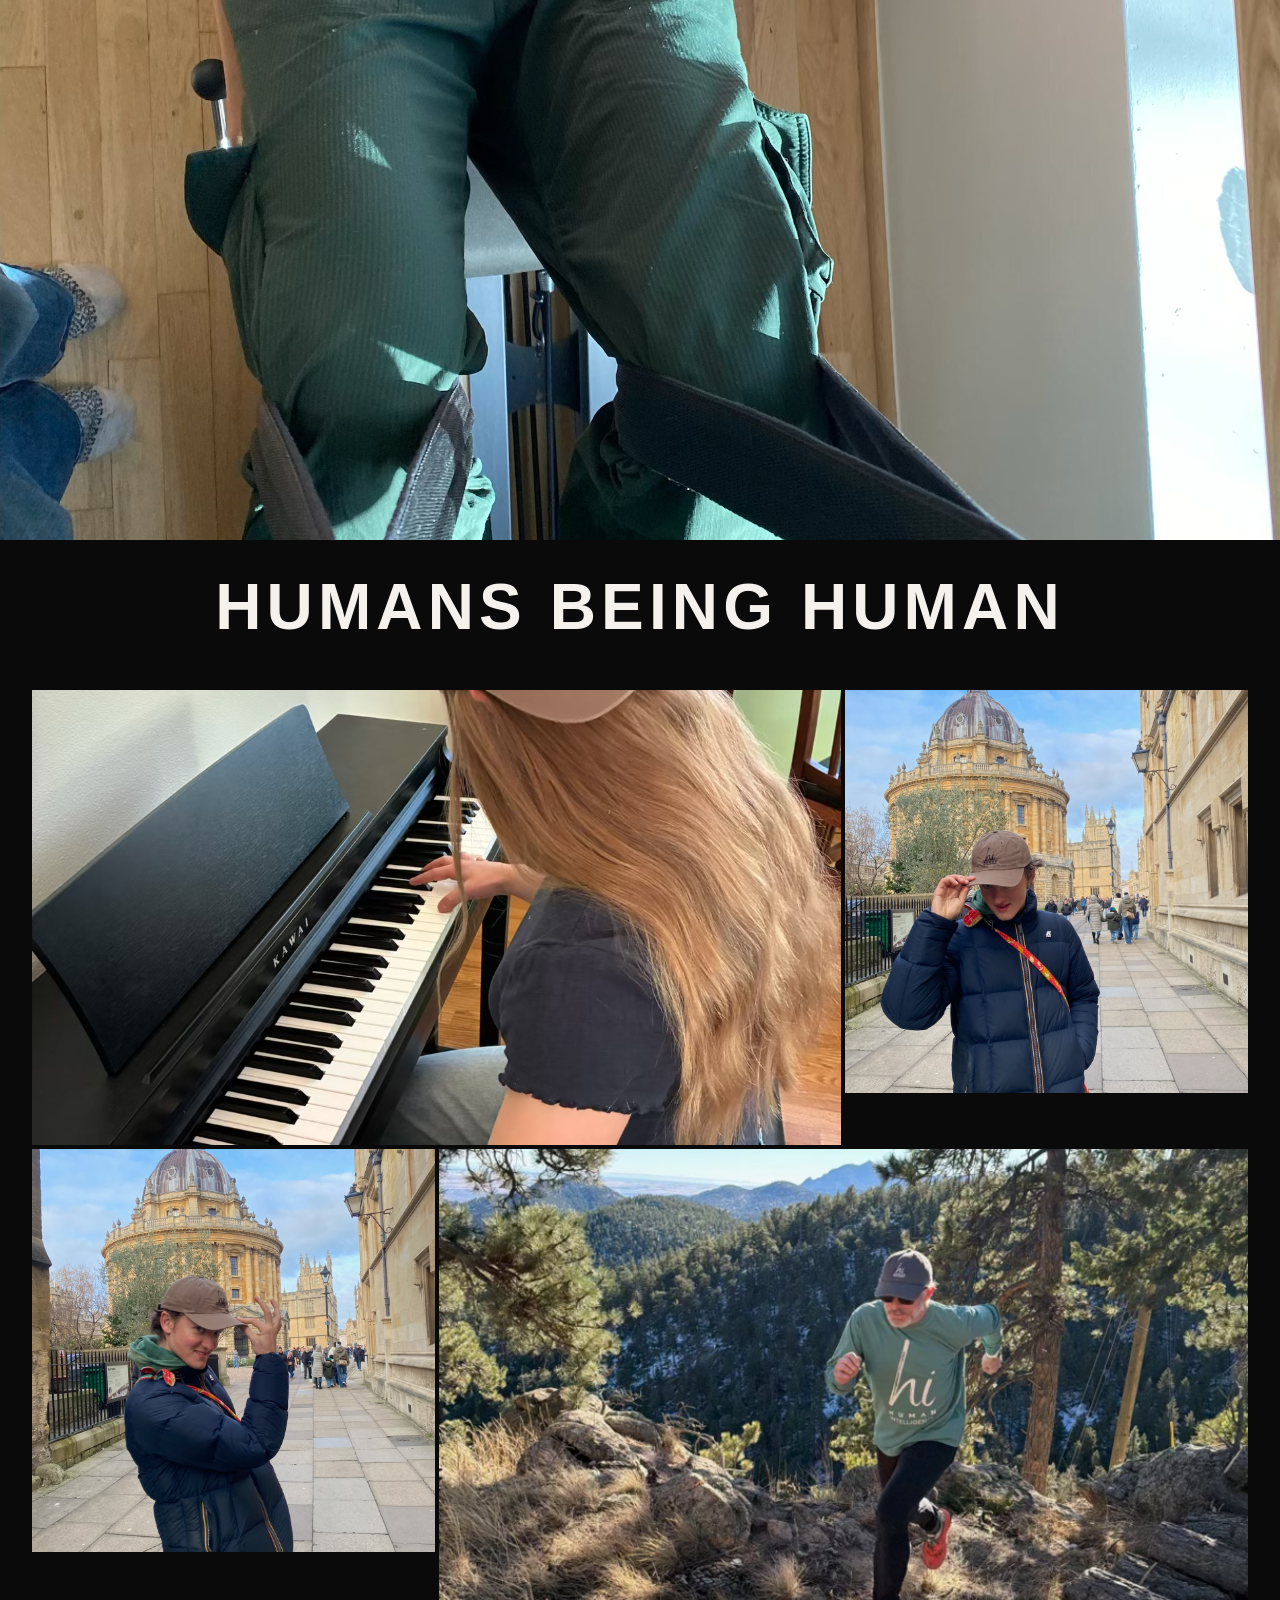
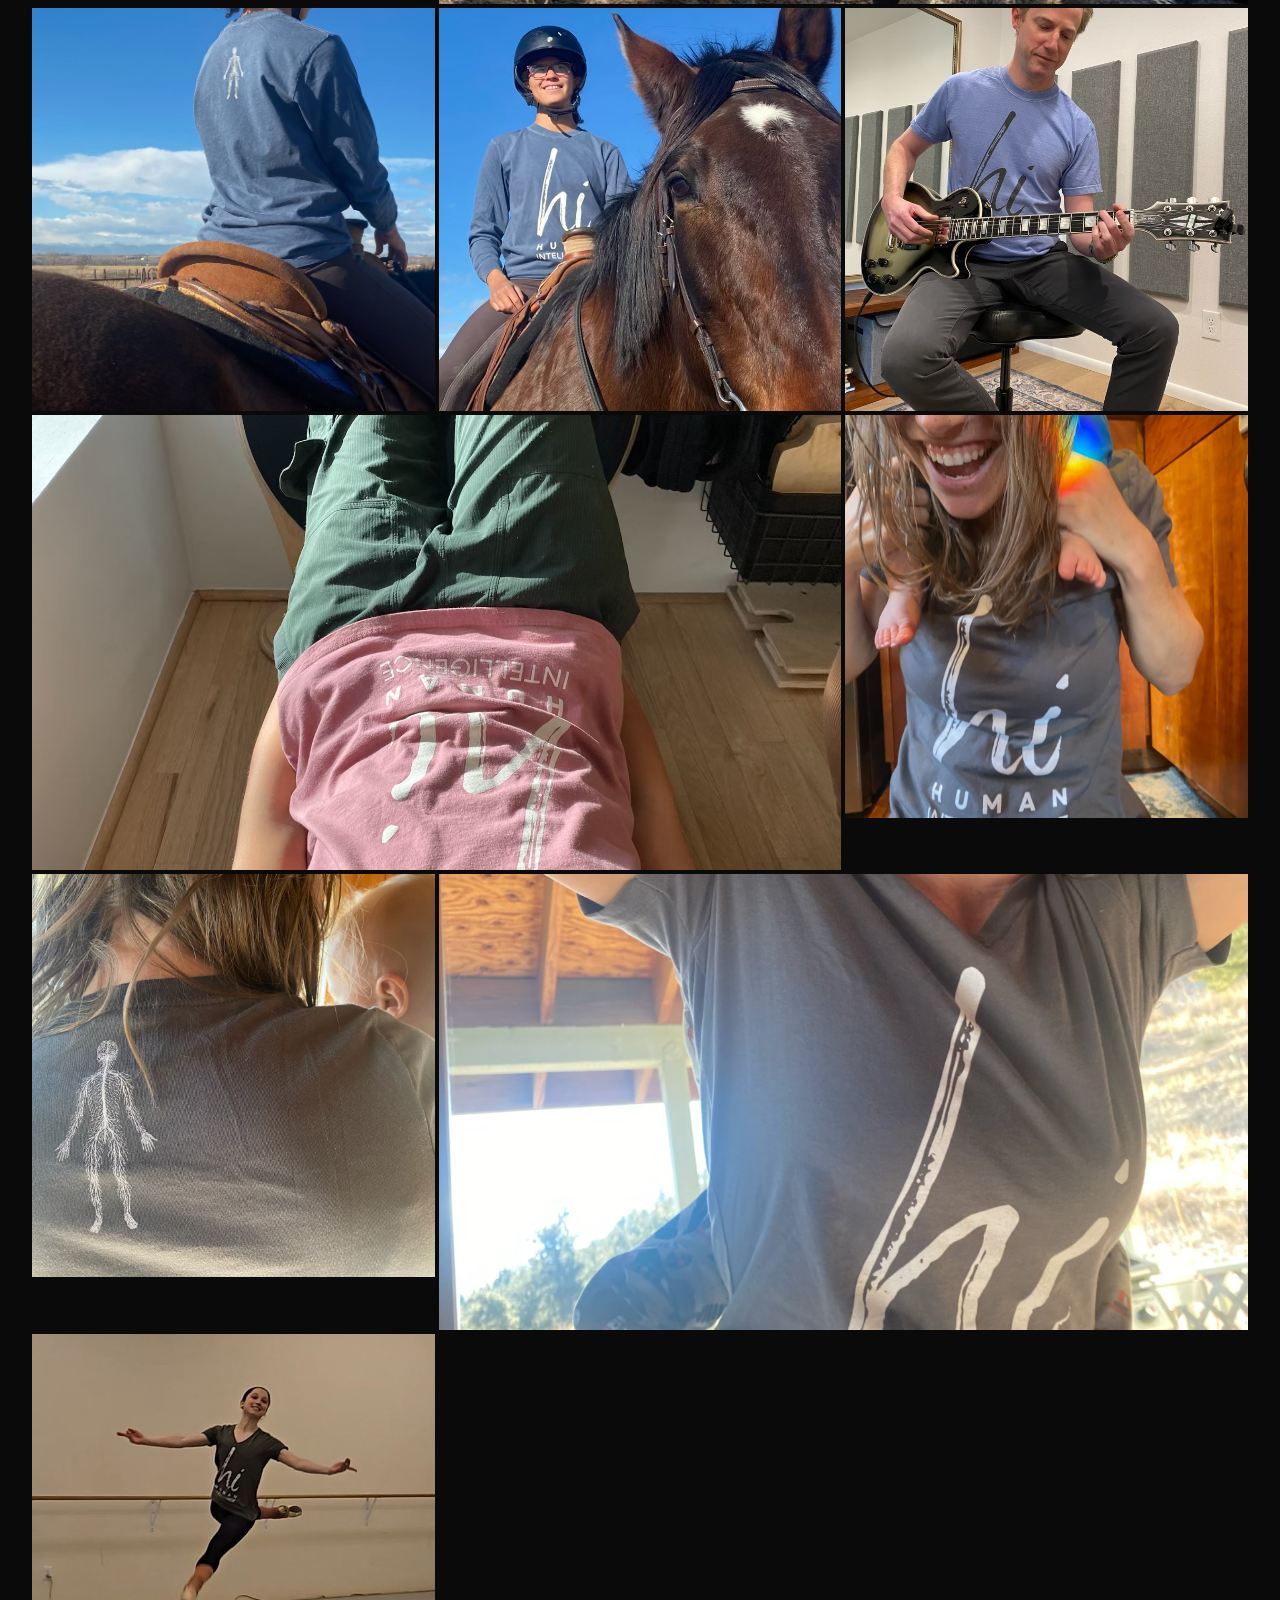
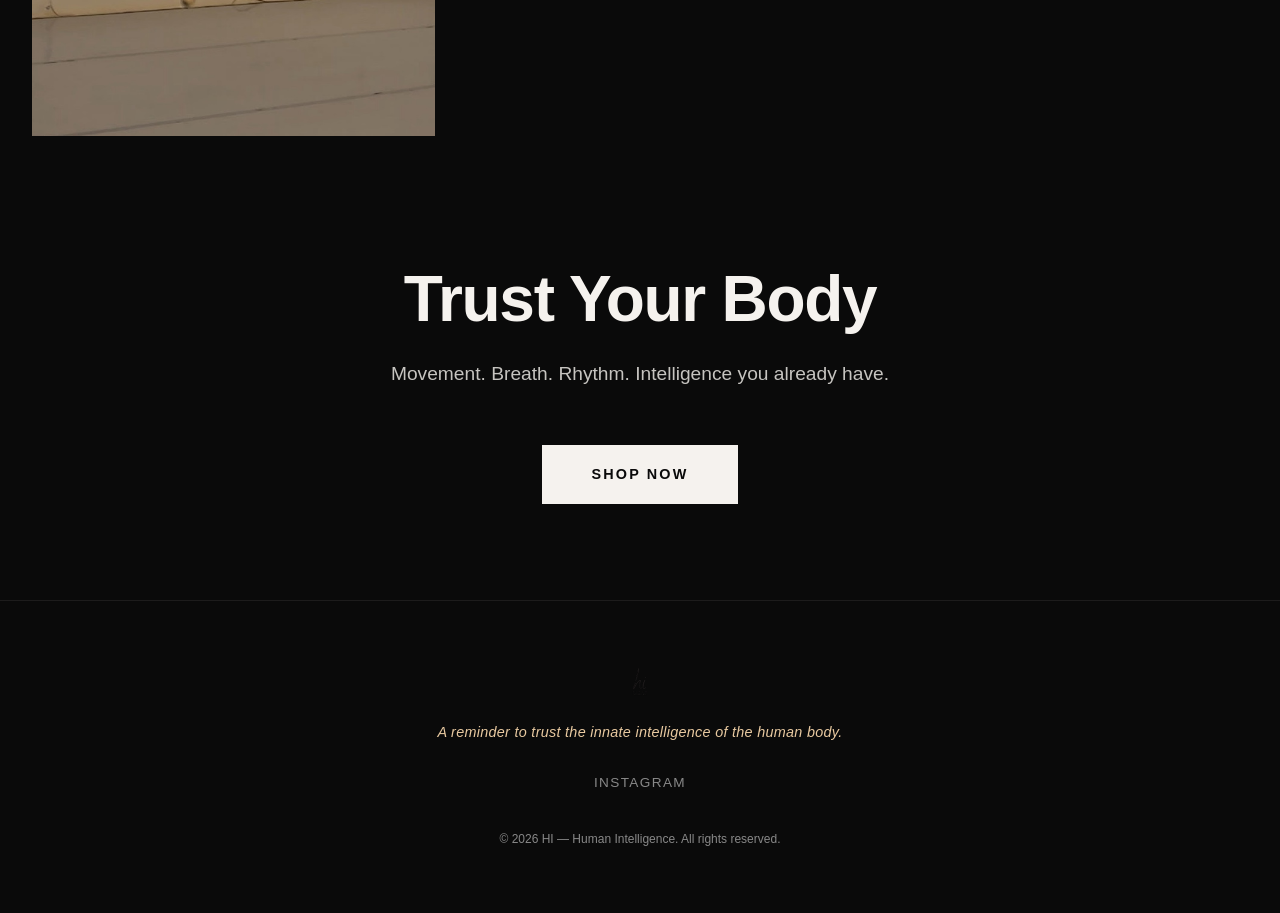
==== commit 3a8363cd: "Clean up homepage gallery, fix shop layout and naming\n\n- Remove references to deleted photos from " ====
--- a/index.html
+++ b/index.html
@@ -48,17 +48,8 @@
       <div class="gallery-item">
         <img src="images/photo-03.jpg" alt="HI lifestyle" loading="lazy">
       </div>
-      <div class="gallery-item">
-        <img src="images/photo-04.jpg" alt="HI lifestyle" loading="lazy">
-      </div>
-      <div class="gallery-item">
-        <img src="images/photo-05.jpg" alt="HI lifestyle" loading="lazy">
-      </div>
       <div class="gallery-item gallery-feature">
         <img src="images/photo-06.jpg" alt="HI lifestyle" loading="lazy">
-      </div>
-      <div class="gallery-item">
-        <img src="images/photo-07.jpg" alt="HI lifestyle" loading="lazy">
       </div>
       <div class="gallery-item">
         <img src="images/photo-08.jpg" alt="HI lifestyle" loading="lazy">
@@ -66,17 +57,8 @@
       <div class="gallery-item">
         <img src="images/photo-09.jpg" alt="HI lifestyle" loading="lazy">
       </div>
-      <div class="gallery-item gallery-feature">
-        <img src="images/photo-11.jpg" alt="HI lifestyle" loading="lazy">
-      </div>
       <div class="gallery-item">
         <img src="images/photo-12.jpg" alt="HI lifestyle" loading="lazy">
-      </div>
-      <div class="gallery-item">
-        <img src="images/photo-14.jpg" alt="HI lifestyle" loading="lazy">
-      </div>
-      <div class="gallery-item">
-        <img src="images/photo-15.jpg" alt="HI lifestyle" loading="lazy">
       </div>
       <div class="gallery-item gallery-feature">
         <img src="images/photo-16.jpg" alt="HI lifestyle" loading="lazy">
@@ -85,16 +67,7 @@
         <img src="images/photo-17.jpg" alt="HI lifestyle" loading="lazy">
       </div>
       <div class="gallery-item">
-        <img src="images/photo-18.jpg" alt="HI lifestyle" loading="lazy">
-      </div>
-      <div class="gallery-item">
         <img src="images/photo-19.jpg" alt="HI lifestyle" loading="lazy">
-      </div>
-      <div class="gallery-item">
-        <img src="images/photo-20.jpg" alt="HI lifestyle" loading="lazy">
-      </div>
-      <div class="gallery-item">
-        <img src="images/photo-21.jpg" alt="HI lifestyle" loading="lazy">
       </div>
       <div class="gallery-item gallery-feature">
         <img src="images/photo-22.jpg" alt="HI lifestyle" loading="lazy">
--- a/style.css
+++ b/style.css
@@ -719,6 +719,38 @@
   font-size: 0.9rem;
   line-height: 1.7;
   margin-bottom: 0.25rem;
+}
+
+/* Discount notice for select variants */
+.discount-notice {
+  background: rgba(232, 201, 160, 0.08);
+  border: 1px solid rgba(232, 201, 160, 0.2);
+  border-radius: 4px;
+  padding: 0.75rem 1rem;
+  margin-bottom: 0.25rem;
+}
+
+.discount-notice p {
+  margin: 0;
+  font-size: 0.85rem;
+  line-height: 1.5;
+}
+
+.discount-notice s {
+  color: rgba(245, 242, 238, 0.4);
+}
+
+.discount-price {
+  color: #6ecf6e;
+  font-weight: 700;
+  font-size: 1.1rem;
+}
+
+.discount-disclaimer {
+  color: rgba(245, 242, 238, 0.5);
+  font-size: 0.78rem !important;
+  font-style: italic;
+  margin-top: 0.35rem !important;
 }
 
 .product-options {
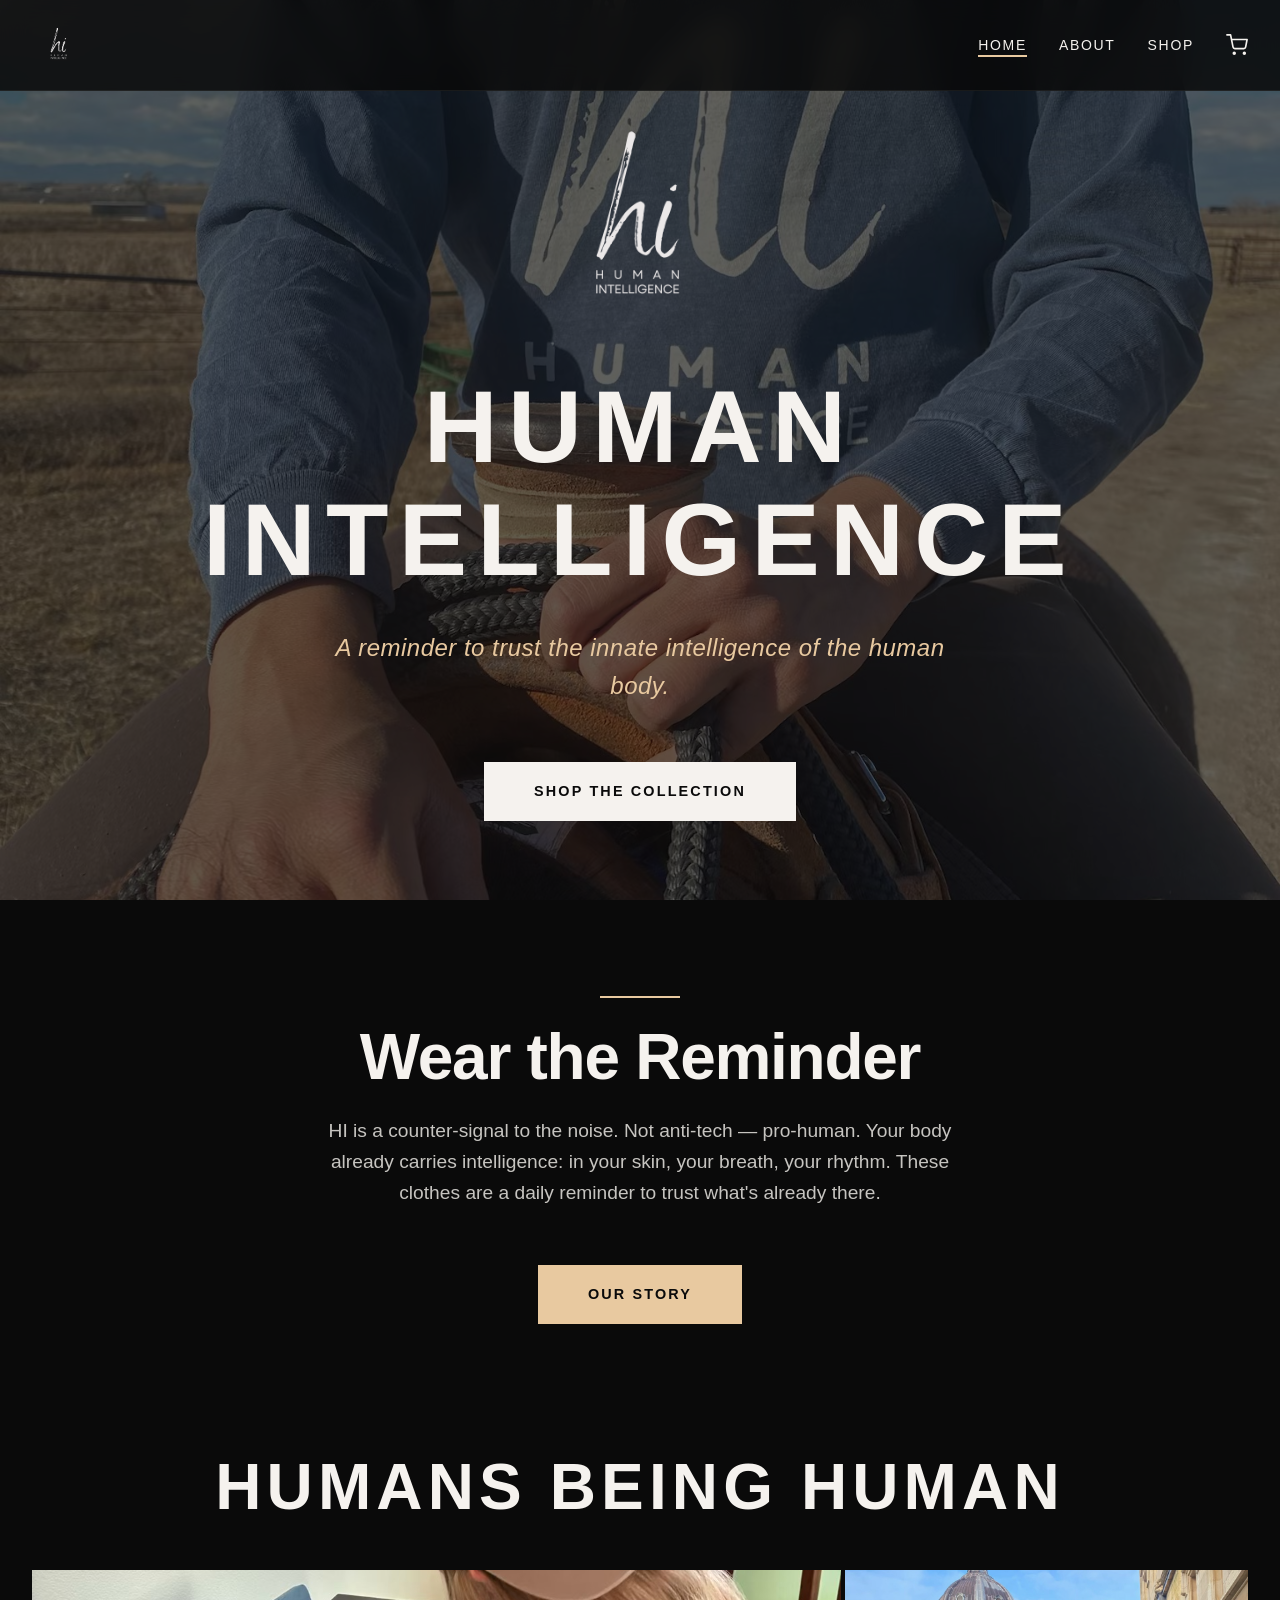
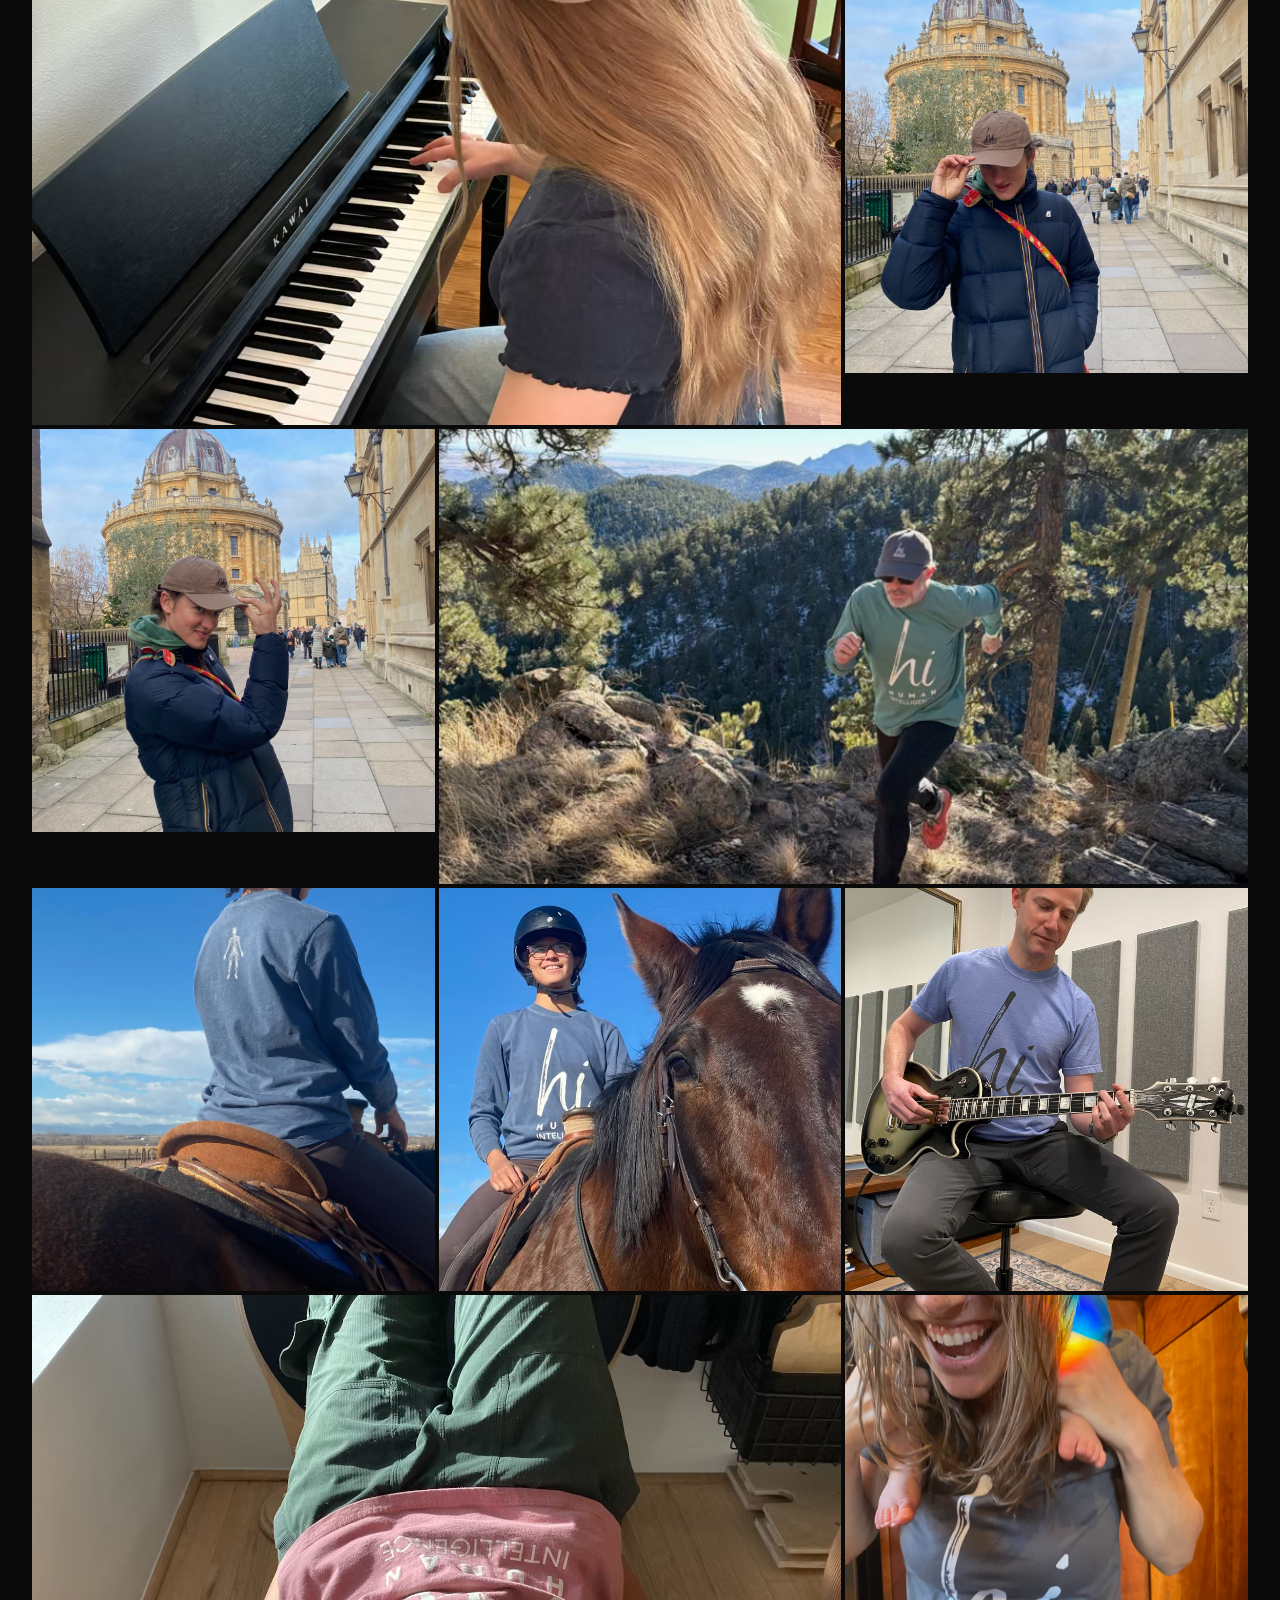
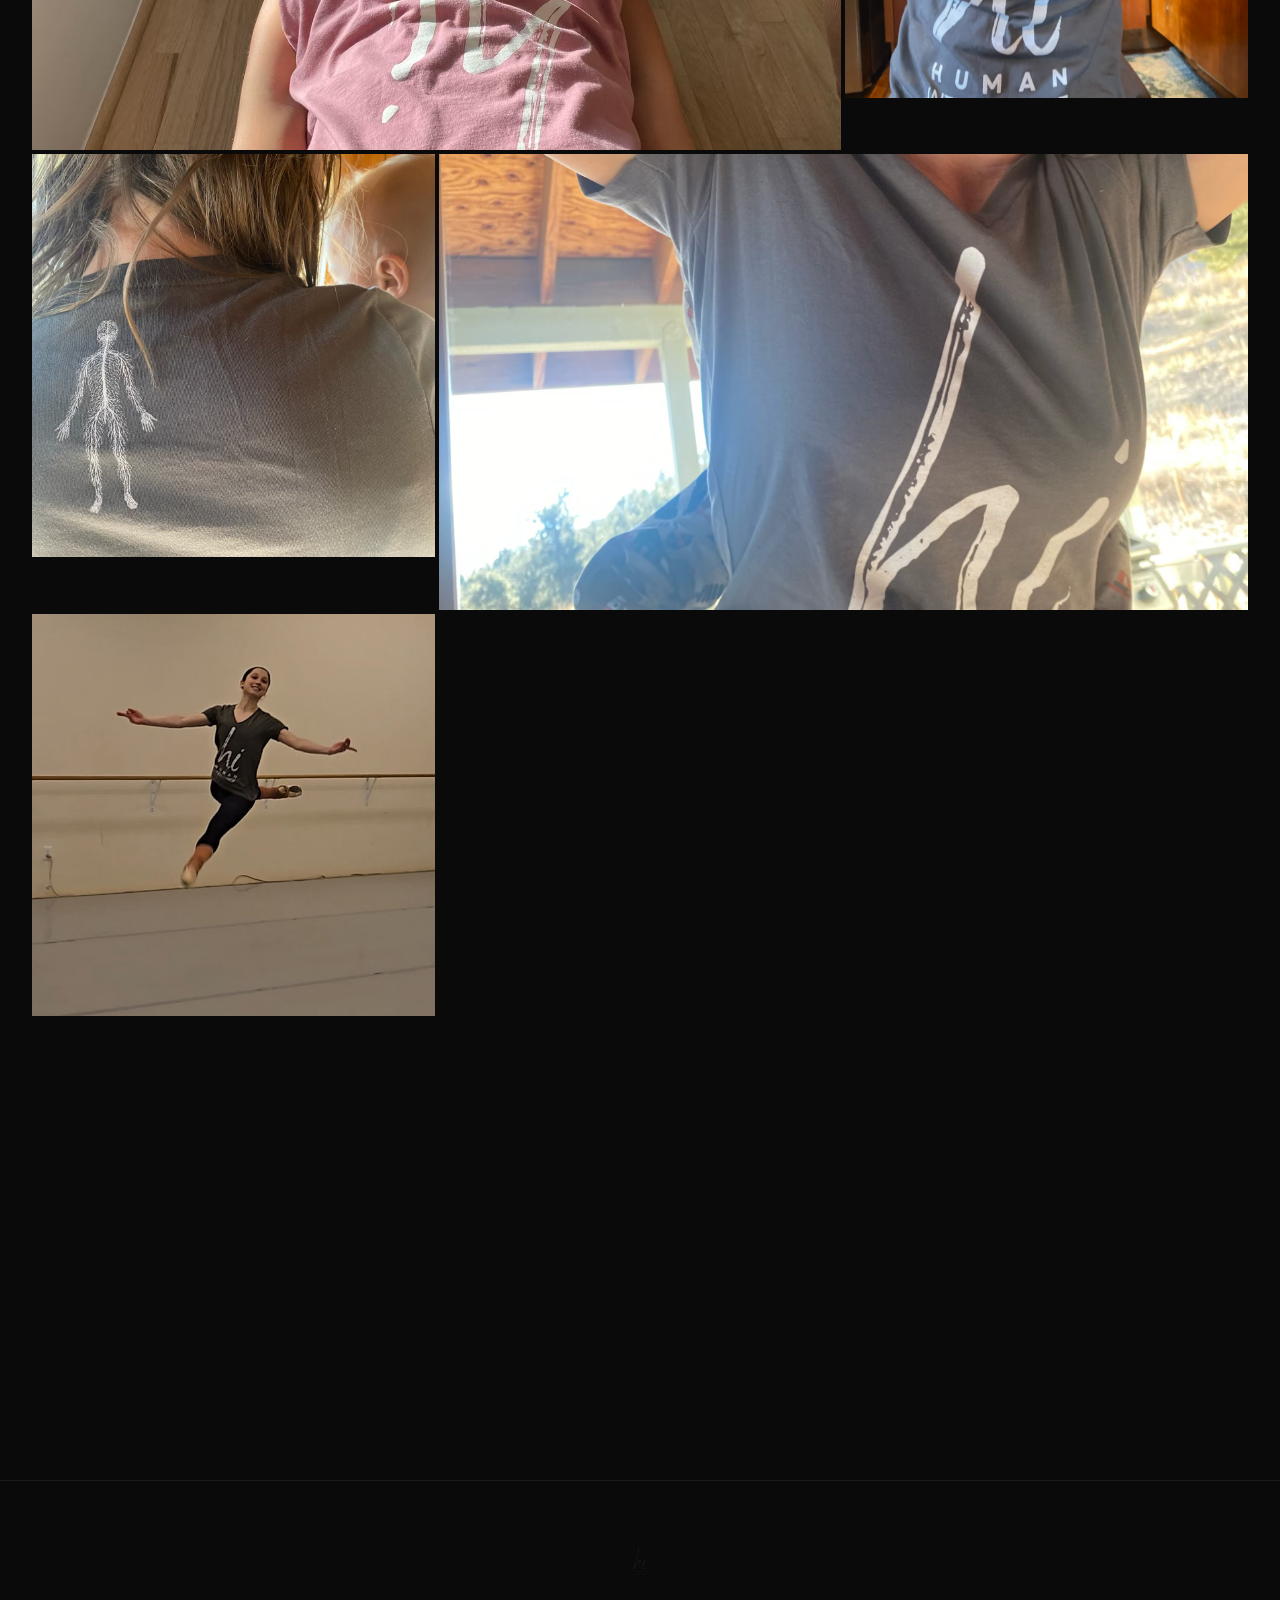
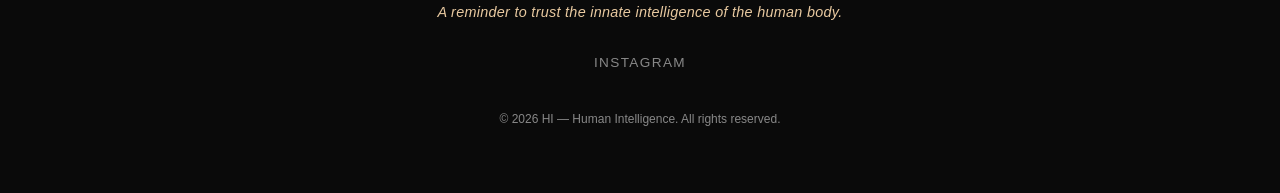
==== commit 96e33c2f: "Add checkout button on product pages, remove photo below Our Story\n\n- Show checkout button on prod" ====
--- a/index.html
+++ b/index.html
@@ -31,10 +31,6 @@
     </p>
     <a href="about.html" class="cta cta-warm">Our Story</a>
   </section>
-
-  <div class="full-bleed fade-in">
-    <img src="images/photo-13.jpg" alt="HI in motion">
-  </div>
 
   <section class="gallery">
     <h2 class="gallery-heading fade-in">Humans Being Human</h2>
--- a/style.css
+++ b/style.css
@@ -901,6 +901,18 @@
   border-color: var(--warm);
 }
 
+.checkout-btn {
+  margin-top: 0.75rem;
+  width: 100%;
+  text-align: center;
+  padding: 1rem 2rem;
+  font-size: 0.85rem;
+  letter-spacing: 0.14em;
+  text-transform: uppercase;
+  font-weight: 600;
+  border-radius: 3px;
+}
+
 .back-link {
   margin-top: 2rem;
   font-size: 0.75rem;
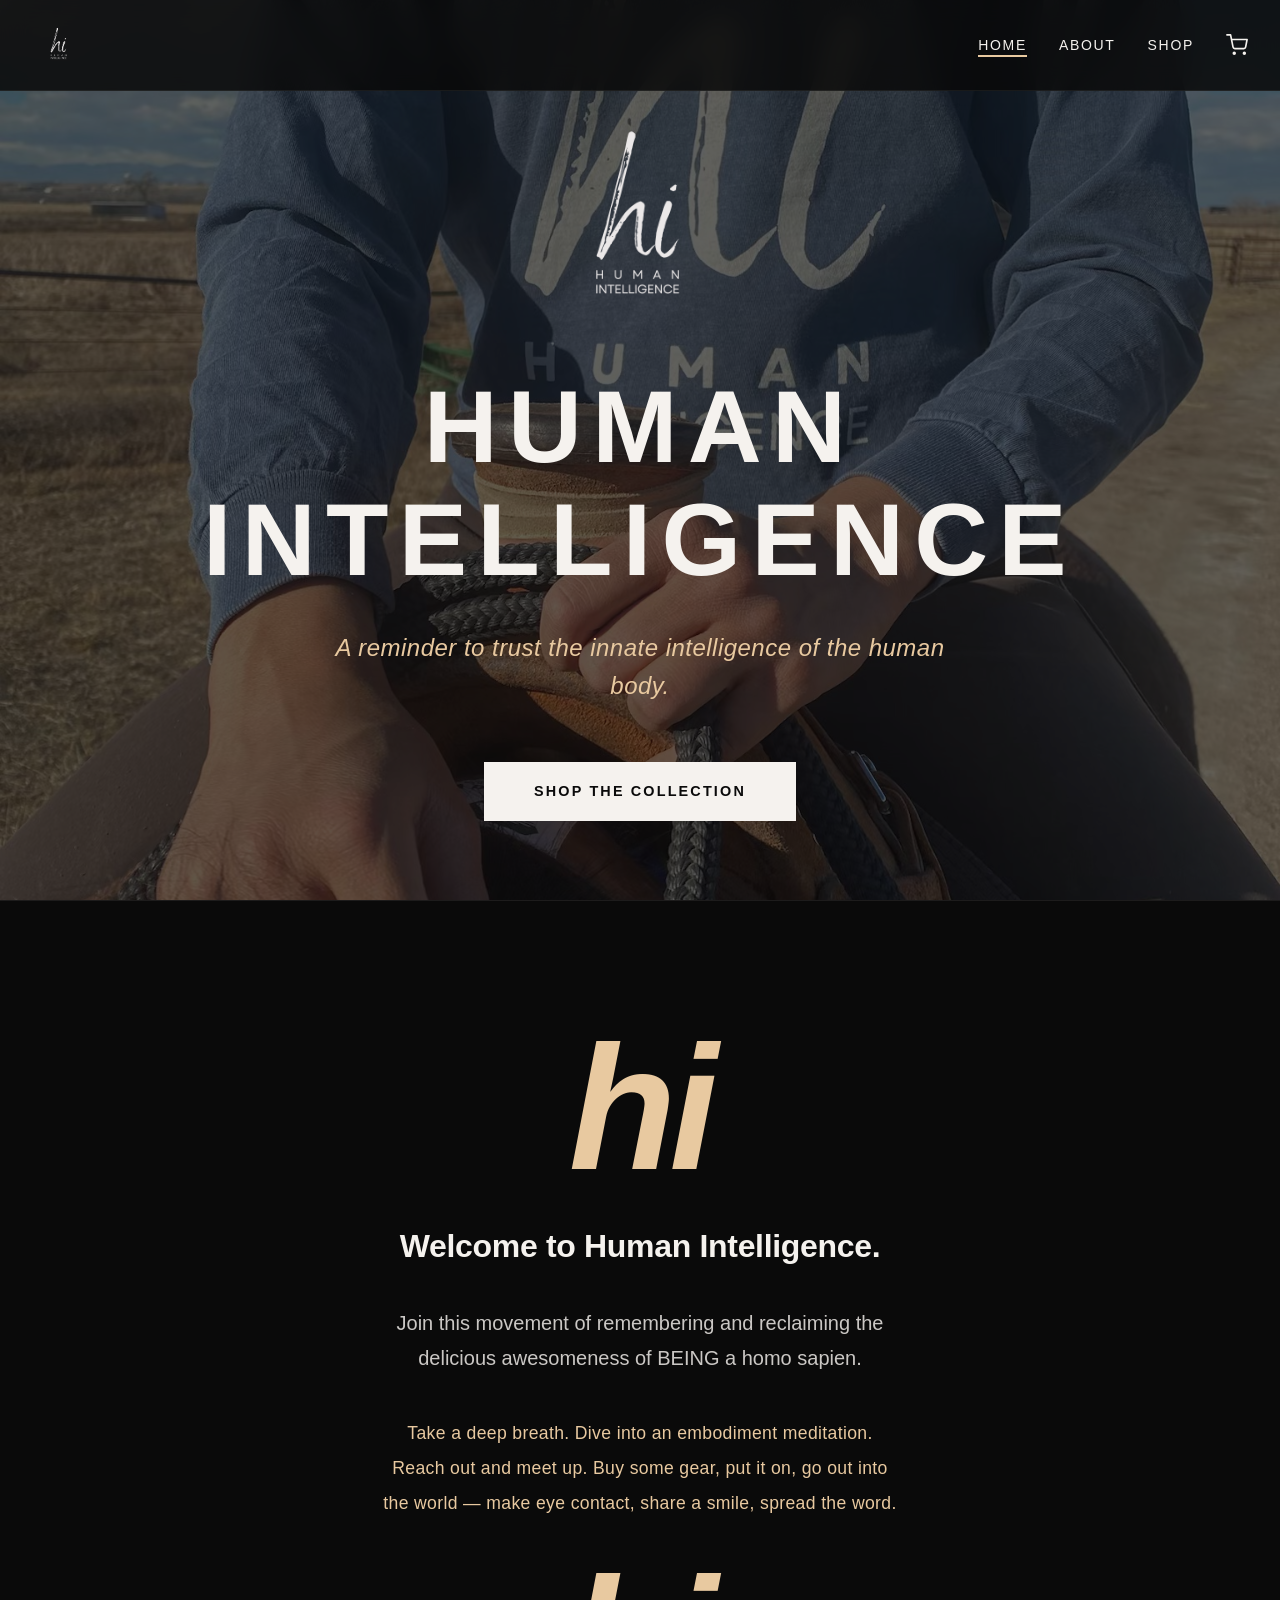
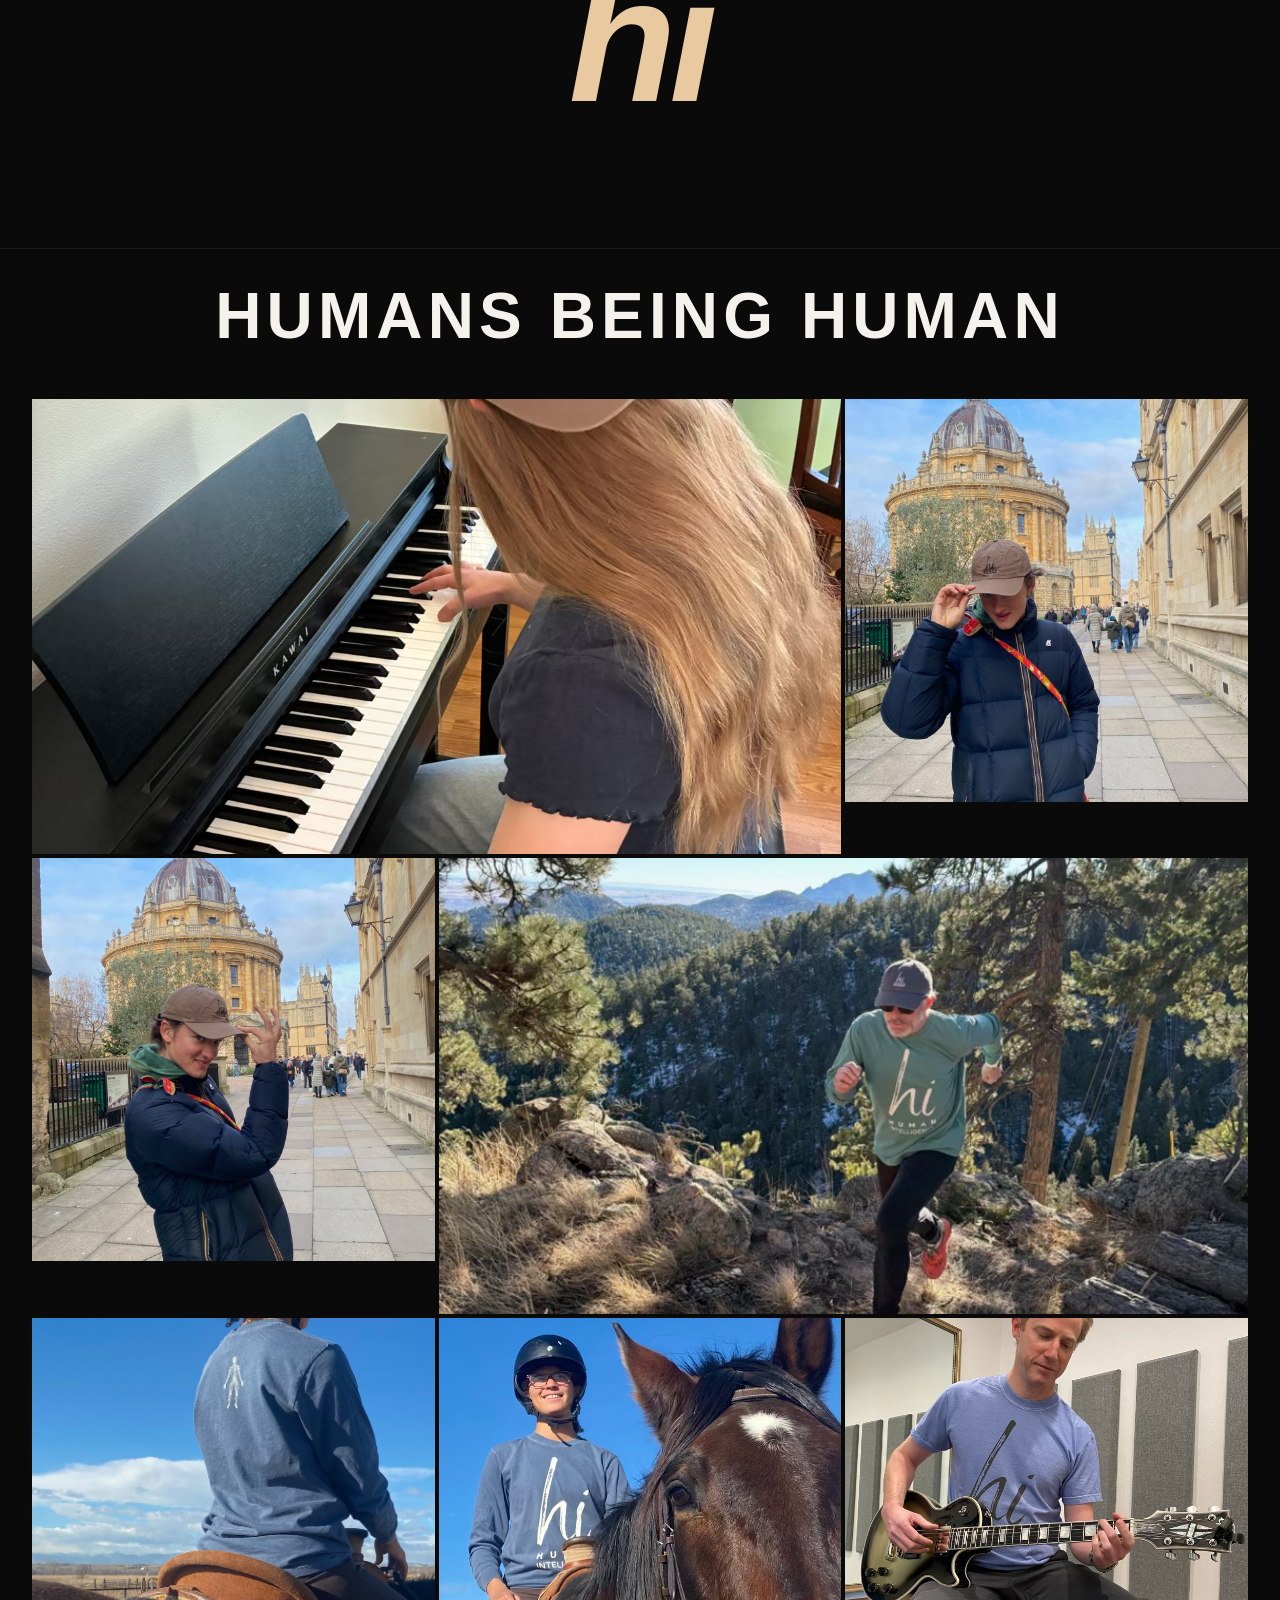
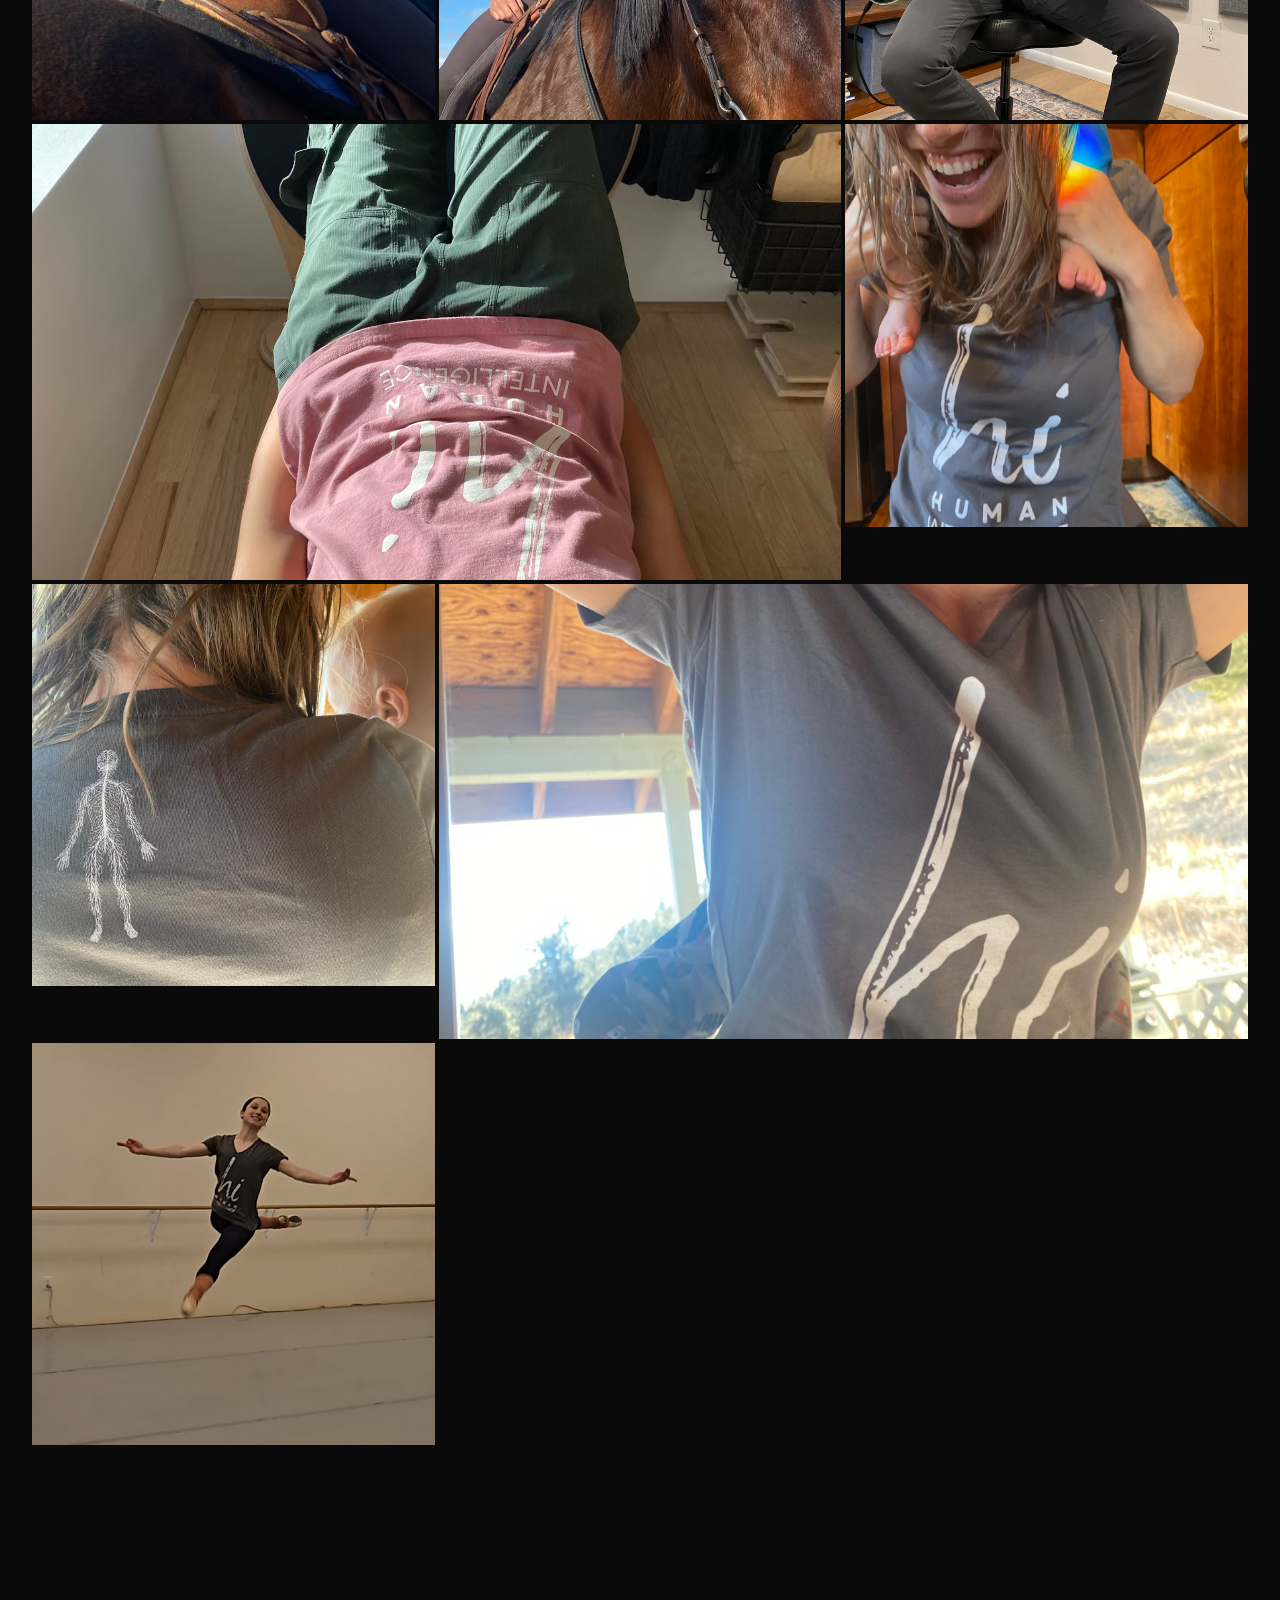
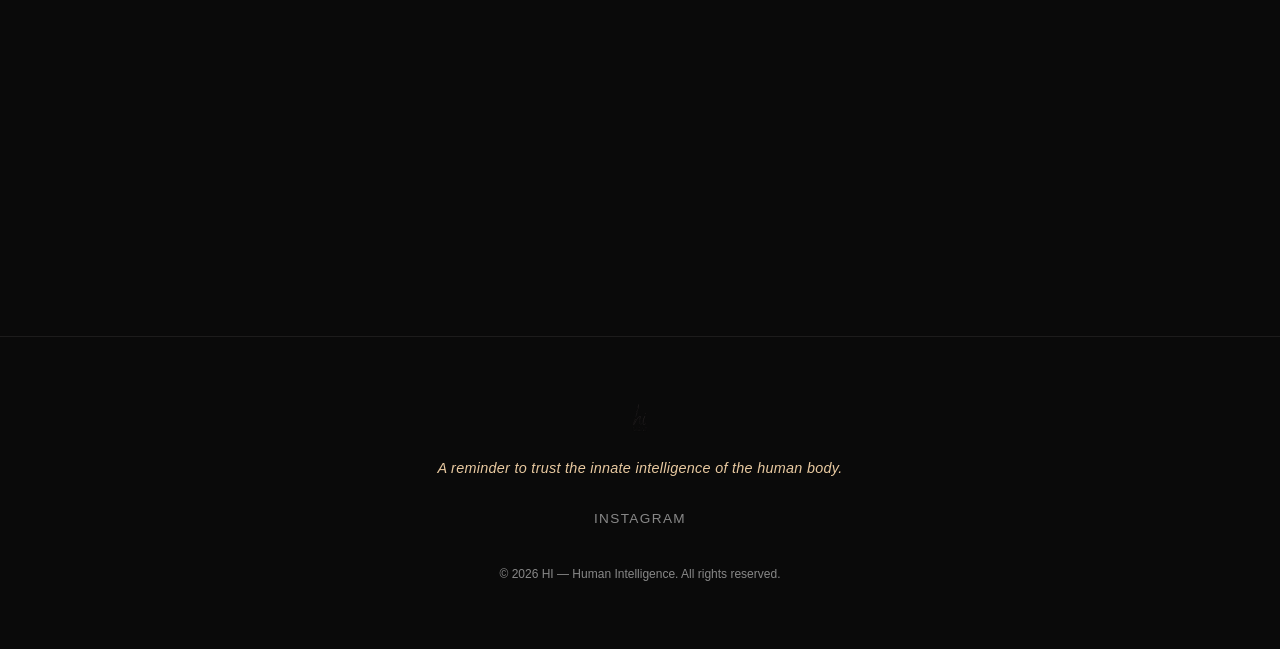
==== commit af93cac3: "Add manifesto/phases docs, rename photos with subject names, add gallery captions, weave manifesto i" ====
--- a/index.html
+++ b/index.html
@@ -11,7 +11,7 @@
 
   <section class="hero">
     <div class="hero-bg">
-      <img src="images/photo-10.jpg" alt="HI lifestyle">
+      <img src="images/lucie-platteville-3.jpg" alt="Lucie, a real human, horsing around in Platteville, CO">
     </div>
     <div class="hero-content">
       <img src="images/logo-2.png" alt="HI logo" class="hero-logo">
@@ -21,63 +21,74 @@
     </div>
   </section>
 
-  <section class="brand-intro fade-in">
-    <div class="divider"></div>
-    <h2>Wear the Reminder</h2>
-    <p>
-      HI is a counter-signal to the noise. Not anti-tech — pro-human.
-      Your body already carries intelligence: in your skin, your breath, your rhythm.
-      These clothes are a daily reminder to trust what's already there.
-    </p>
-    <a href="about.html" class="cta cta-warm">Our Story</a>
+  <section class="manifesto fade-in">
+    <div class="manifesto-inner">
+      <span class="manifesto-hi">hi</span>
+      <p class="manifesto-welcome">Welcome to Human Intelligence.</p>
+      <p class="manifesto-body">Join this movement of remembering and reclaiming the delicious awesomeness of BEING a homo sapien.</p>
+      <p class="manifesto-steps">Take a deep breath. Dive into an embodiment meditation. Reach out and meet up. Buy some gear, put it on, go out into the world — make eye contact, share a smile, spread the word.</p>
+      <span class="manifesto-hi">hi</span>
+    </div>
   </section>
 
   <section class="gallery">
     <h2 class="gallery-heading fade-in">Humans Being Human</h2>
     <div class="gallery-grid">
       <div class="gallery-item gallery-feature">
-        <img src="images/photo-01.jpg" alt="HI lifestyle" loading="lazy">
+        <img src="images/piano-boulder.jpg" alt="Incognito human playing piano, Boulder CO" loading="lazy">
+        <div class="gallery-caption">Incognito human playing piano in Boulder, CO.</div>
       </div>
       <div class="gallery-item">
-        <img src="images/photo-02.jpg" alt="HI lifestyle" loading="lazy">
+        <img src="images/jethro-oxford-1.jpg" alt="Jethro being human in Oxford, UK" loading="lazy">
+        <div class="gallery-caption">Jethro being human in Oxford, United Kingdom.</div>
       </div>
       <div class="gallery-item">
-        <img src="images/photo-03.jpg" alt="HI lifestyle" loading="lazy">
+        <img src="images/jethro-oxford-2.jpg" alt="Jethro being human in Oxford, UK" loading="lazy">
+        <div class="gallery-caption">Jethro being human in Oxford, United Kingdom.</div>
       </div>
       <div class="gallery-item gallery-feature">
-        <img src="images/photo-06.jpg" alt="HI lifestyle" loading="lazy">
+        <img src="images/jean-trail-running-co.jpg" alt="Jean trail running in Colorado" loading="lazy">
+        <div class="gallery-caption">Jean, trail running in the wild, CO.</div>
       </div>
       <div class="gallery-item">
-        <img src="images/photo-08.jpg" alt="HI lifestyle" loading="lazy">
+        <img src="images/lucie-platteville-1.jpg" alt="Lucie horsing around in Platteville, CO" loading="lazy">
+        <div class="gallery-caption">Lucie, horsing around in Platteville, CO.</div>
       </div>
       <div class="gallery-item">
-        <img src="images/photo-09.jpg" alt="HI lifestyle" loading="lazy">
+        <img src="images/lucie-platteville-2.jpg" alt="Lucie horsing around in Platteville, CO" loading="lazy">
+        <div class="gallery-caption">Lucie, horsing around in Platteville, CO.</div>
       </div>
       <div class="gallery-item">
         <img src="images/photo-12.jpg" alt="HI lifestyle" loading="lazy">
       </div>
       <div class="gallery-item gallery-feature">
-        <img src="images/photo-16.jpg" alt="HI lifestyle" loading="lazy">
+        <img src="images/lucie-pilates-boulder-2.jpg" alt="Lucie doing Reformer Pilates in Boulder, CO" loading="lazy">
+        <div class="gallery-caption">Lucie, Reformer Pilates in Boulder, CO.</div>
       </div>
       <div class="gallery-item">
-        <img src="images/photo-17.jpg" alt="HI lifestyle" loading="lazy">
+        <img src="images/cecelia-herbie-foothills-1.jpg" alt="Cecelia and Herbie in the foothills of Colorado" loading="lazy">
+        <div class="gallery-caption">Cecelia and Herbie in the foothills of Colorado.</div>
       </div>
       <div class="gallery-item">
-        <img src="images/photo-19.jpg" alt="HI lifestyle" loading="lazy">
+        <img src="images/cecelia-herbie-foothills-2.jpg" alt="Cecelia and Herbie in the foothills of Colorado" loading="lazy">
+        <div class="gallery-caption">Cecelia and Herbie in the foothills of Colorado.</div>
       </div>
       <div class="gallery-item gallery-feature">
-        <img src="images/photo-22.jpg" alt="HI lifestyle" loading="lazy">
+        <img src="images/cecelia-herbie-foothills-3.jpg" alt="Cecelia and Herbie in the foothills of Colorado" loading="lazy">
+        <div class="gallery-caption">Cecelia and Herbie in the foothills of Colorado.</div>
       </div>
       <div class="gallery-item">
-        <img src="images/photo-23.jpg" alt="HI lifestyle" loading="lazy">
+        <img src="images/samantha-flying-boulder.jpg" alt="Samantha, a flying human, in Boulder CO" loading="lazy">
+        <div class="gallery-caption">Samantha, a flying human, in Boulder, CO.</div>
       </div>
     </div>
   </section>
 
   <section class="brand-intro fade-in">
-    <h2>Trust Your Body</h2>
-    <p>Movement. Breath. Rhythm. Intelligence you already have.</p>
-    <a href="shop.html" class="cta">Shop Now</a>
+    <div class="divider"></div>
+    <h2>Wear It. Live It.</h2>
+    <p>The gear is the handshake. Put it on, step outside, and meet your species.</p>
+    <a href="shop.html" class="cta cta-warm">Shop the Collection</a>
   </section>
 
   <script src="nav.js" defer></script>
--- a/style.css
+++ b/style.css
@@ -330,6 +330,28 @@
   filter: brightness(1.1);
 }
 
+.gallery-caption {
+  position: absolute;
+  bottom: 0;
+  left: 0;
+  right: 0;
+  padding: 2rem 1rem 0.85rem;
+  background: linear-gradient(transparent, rgba(10, 10, 10, 0.82));
+  color: var(--white);
+  font-size: 0.78rem;
+  letter-spacing: 0.03em;
+  line-height: 1.4;
+  opacity: 0;
+  transform: translateY(6px);
+  transition: opacity 0.35s ease, transform 0.35s ease;
+  pointer-events: none;
+}
+
+.gallery-item:hover .gallery-caption {
+  opacity: 1;
+  transform: translateY(0);
+}
+
 /* Feature rows — larger images that breathe */
 .gallery-feature {
   grid-column: span 2;
@@ -630,6 +652,59 @@
   font-size: 0.75rem;
   color: var(--grey);
   margin-top: 1rem;
+}
+
+/* --- Manifesto Section (Home) --- */
+
+.manifesto {
+  padding: 8rem 2rem;
+  text-align: center;
+  display: flex;
+  justify-content: center;
+  border-top: 1px solid rgba(245, 242, 238, 0.08);
+  border-bottom: 1px solid rgba(245, 242, 238, 0.08);
+}
+
+.manifesto-inner {
+  max-width: 640px;
+  display: flex;
+  flex-direction: column;
+  align-items: center;
+  gap: 2.5rem;
+}
+
+.manifesto-hi {
+  display: block;
+  font-size: clamp(5rem, 14vw, 11rem);
+  font-weight: 700;
+  font-style: italic;
+  line-height: 0.9;
+  letter-spacing: -0.04em;
+  color: var(--warm);
+}
+
+.manifesto-welcome {
+  font-size: clamp(1.4rem, 3vw, 2rem);
+  font-weight: 600;
+  letter-spacing: -0.01em;
+  line-height: 1.2;
+  color: var(--white);
+  max-width: 100%;
+}
+
+.manifesto-body {
+  font-size: clamp(1rem, 1.8vw, 1.25rem);
+  color: rgba(245, 242, 238, 0.82);
+  max-width: 560px;
+  line-height: 1.75;
+}
+
+.manifesto-steps {
+  font-size: clamp(0.9rem, 1.5vw, 1.1rem);
+  color: var(--warm);
+  line-height: 2;
+  letter-spacing: 0.02em;
+  max-width: 520px;
 }
 
 /* --- Scroll Fade-in Animation --- */
